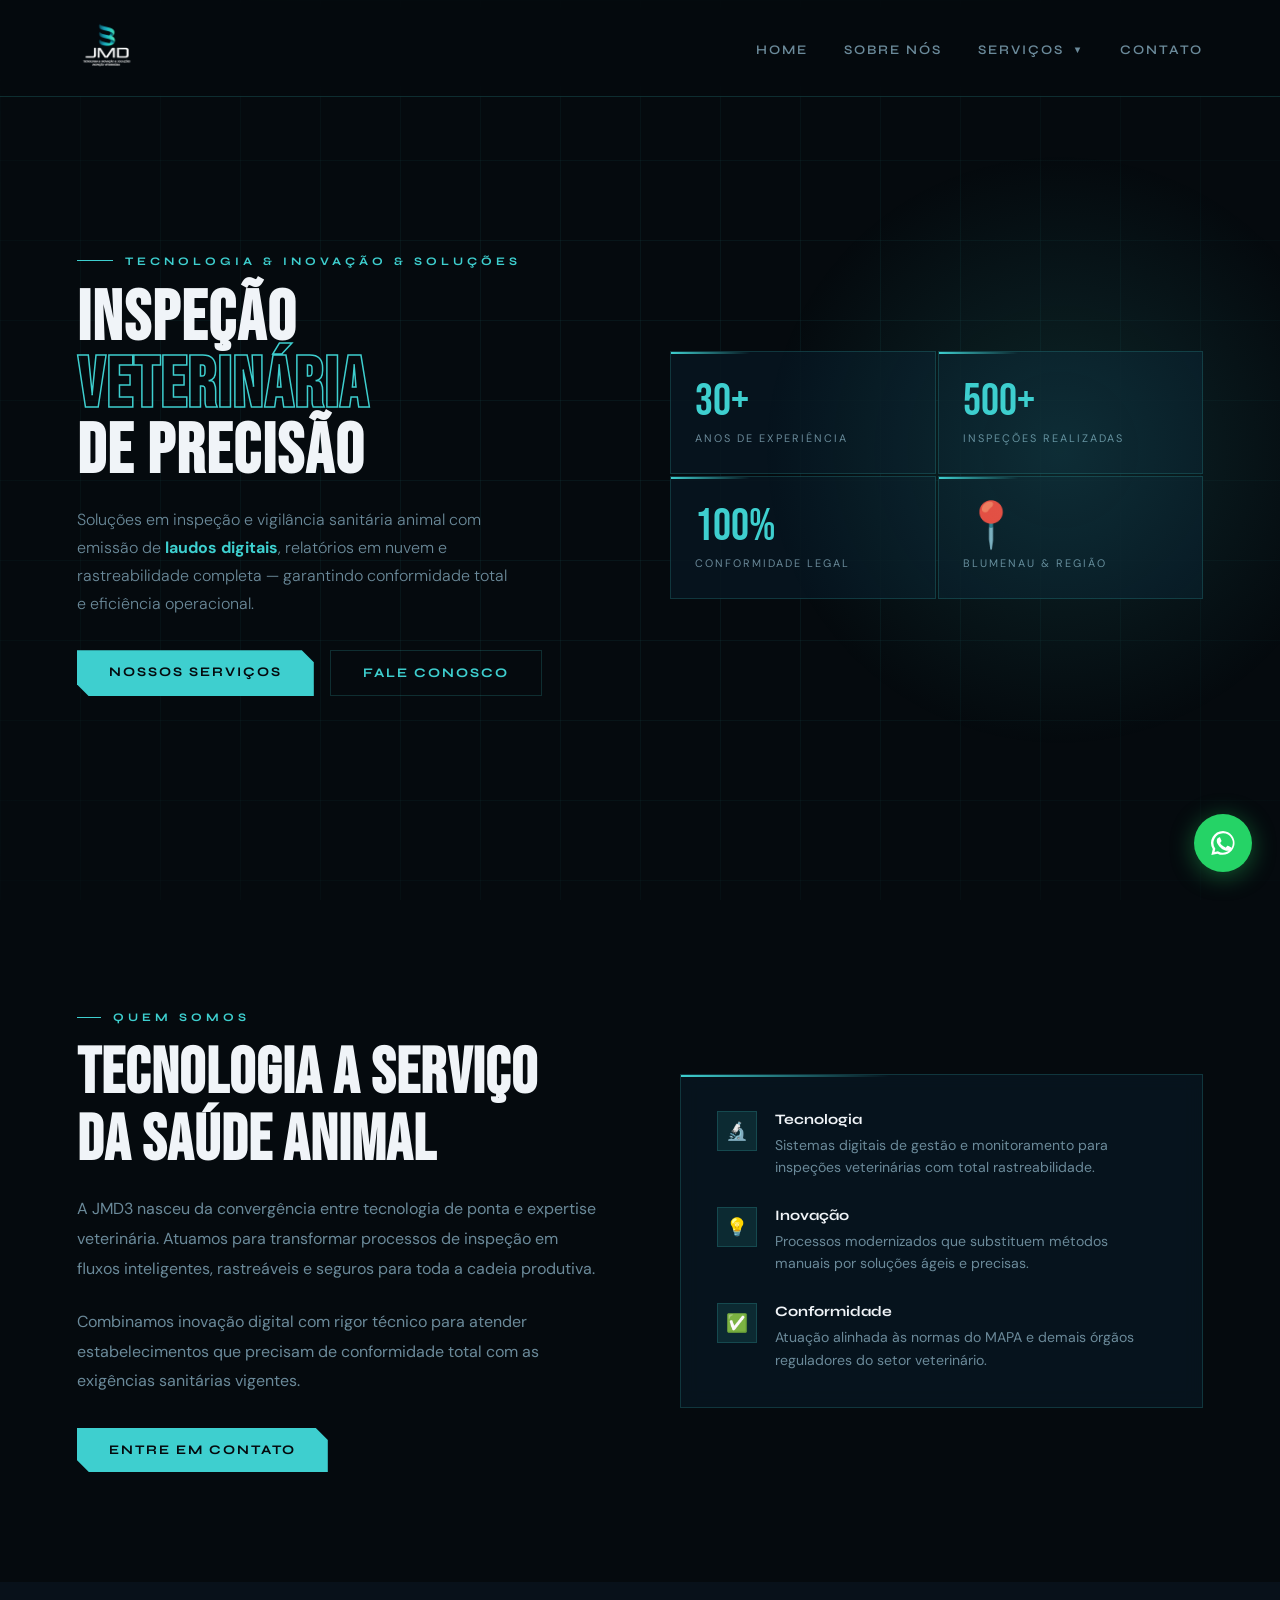
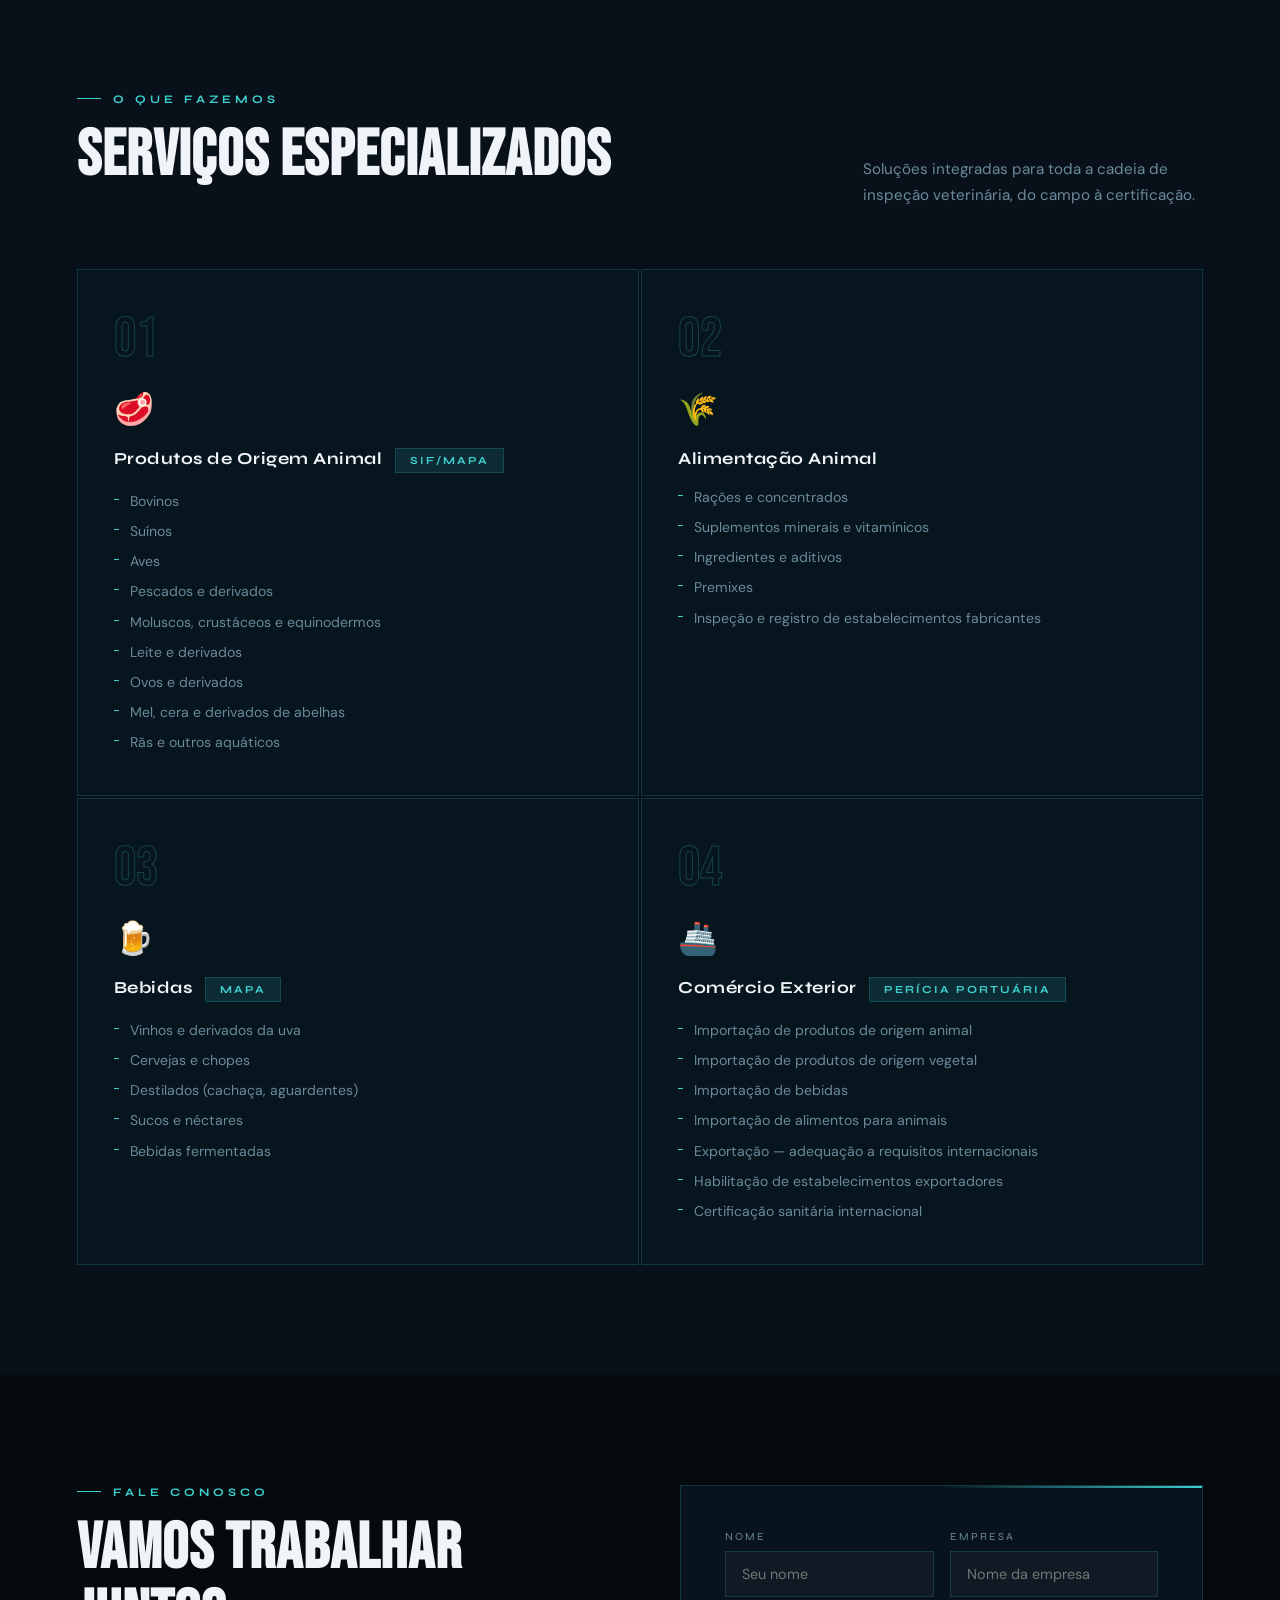
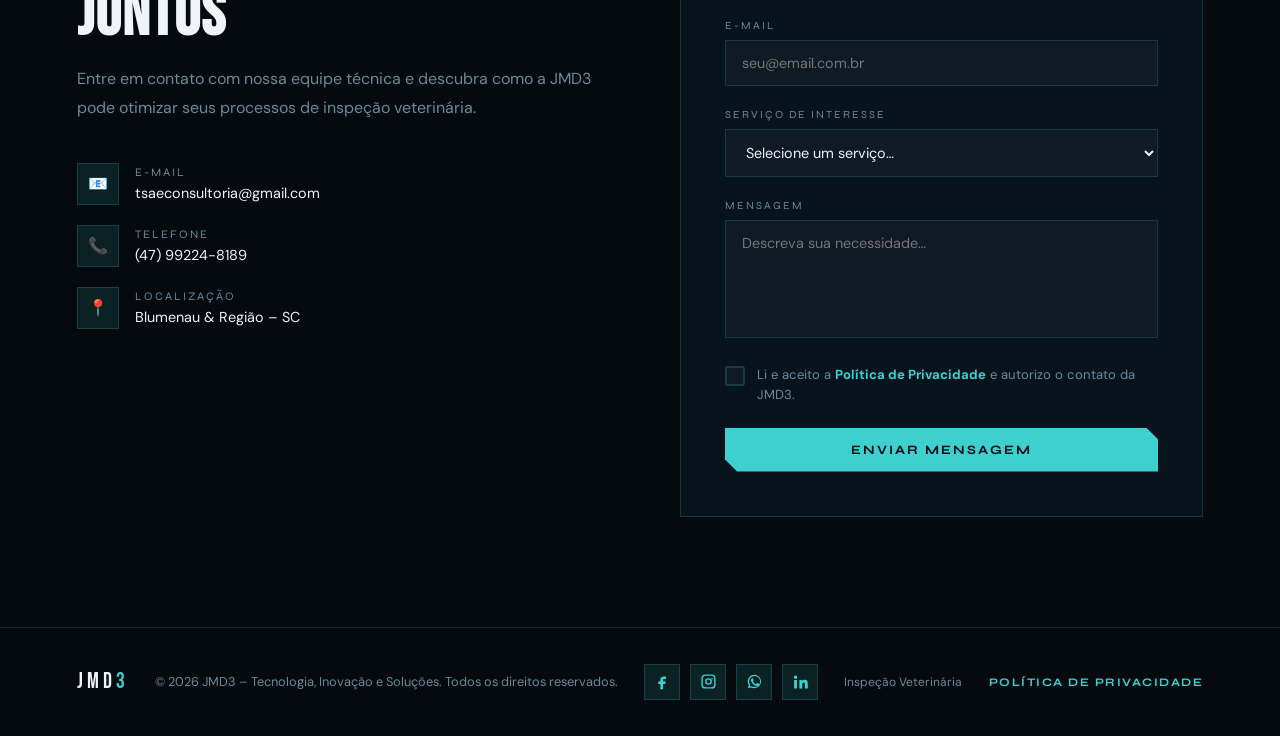
==== index.html @ d53e9da6 "Add files via upload" ====
<!DOCTYPE html>

<html lang="pt-BR">
<head>
  <meta charset="UTF-8" />
  <meta name="description" content="JMD3 em Blumenau/SC: inspeção veterinária, conformidade MAPA/SIF, alimentação animal, bebidas, comércio exterior e laudos técnicos com rastreabilidade."/>
    <meta name="robots" content="index, follow"/>
<meta name="viewport" content="width=device-width, initial-scale=1.0"/>
  <meta property="og:type" content="website"/>
  <meta property="og:title" content="JMD3 – Tecnologia & Inspeção Veterinária | Blumenau/SC"/>
  <meta property="og:description" content="JMD3 em Blumenau/SC: inspeção veterinária, conformidade MAPA/SIF, alimentação animal, bebidas, comércio exterior e laudos técnicos com rastreabilidade."/>
  <meta property="og:locale" content="pt_BR"/>
  <meta property="og:site_name" content="JMD3"/>
  <meta property="og:image" content="https://jmd-3.vercel.app/logo-jmd3.webp"/>
  <meta property="og:url" content="https://jmd-3.vercel.app/"/>
    <link rel="canonical" href="https://jmd-3.vercel.app/"/>
  <link rel="icon" type="image/x-icon" href="ICON.ico">
  <title>JMD3 – Tecnologia & Inspeção Veterinária | Blumenau/SC</title>
  <link href="https://fonts.googleapis.com/css2?family=Bebas+Neue&family=Syne:wght@400;600;700;800&family=DM+Sans:ital,wght@0,300;0,400;0,500;1,300&display=swap" rel="stylesheet"/>
  <style>
    *, *::before, *::after { box-sizing: border-box; margin: 0; padding: 0; }


:root {
  --bg: #050A0E;
  --bg2: #08111A;
  --teal: #3ECFCF;
  --teal2: #2AADB5;
  --teal-dim: rgba(62,207,207,0.12);
  --white: #F0F4F8;
  --muted: #6B8A9A;
  --border: rgba(62,207,207,0.18);
  --card: rgba(8,22,32,0.85);
  --error: #FF6B6B;
  --success: #25D366;
}

html { scroll-behavior: smooth; }

body {
  background: var(--bg);
  color: var(--white);
  font-family: 'DM Sans', sans-serif;
  overflow-x: hidden;
}

/* ── SCROLLBAR ── */
::-webkit-scrollbar { width: 5px; }
::-webkit-scrollbar-track { background: var(--bg); }
::-webkit-scrollbar-thumb { background: var(--teal2); border-radius: 10px; }

/* ── NAV ── */
nav {
  position: fixed; top: 0; width: 100%; z-index: 100;
  display: flex; align-items: center; justify-content: space-between;
  padding: 18px 6vw;
  background: rgba(5,10,14,0.75);
  backdrop-filter: blur(14px);
  border-bottom: 1px solid var(--border);
}

.nav-logo {
  font-family: 'Bebas Neue', sans-serif;
  font-size: 1.9rem;
  letter-spacing: 4px;
  color: var(--white);
}
.nav-logo span { color: var(--teal); }

.nav-links { display: flex; gap: 36px; list-style: none; }
.nav-links a {
  font-family: 'Syne', sans-serif;
  font-size: 0.82rem;
  font-weight: 600;
  letter-spacing: 2px;
  text-transform: uppercase;
  color: var(--muted);
  text-decoration: none;
  transition: color .25s;
}
.nav-links a:hover { color: var(--teal); }

/* ── DROPDOWN ── */
.nav-item { position: relative; }

.nav-item .dropdown {
  display: none;
  position: absolute;
  top: calc(100% + 18px);
  left: 50%;
  transform: translateX(-50%);
  background: rgba(5,10,14,0.97);
  backdrop-filter: blur(16px);
  border: 1px solid var(--border);
  min-width: 280px;
  z-index: 200;
  padding: 8px 0;
}
.nav-item .dropdown::before {
  content: '';
  position: absolute;
  top: -5px; left: 50%;
  transform: translateX(-50%) rotate(45deg);
  width: 10px; height: 10px;
  background: rgba(5,10,14,0.97);
  border-left: 1px solid var(--border);
  border-top: 1px solid var(--border);
}
.nav-item .dropdown.open { display: block; }

.dropdown a {
  display: block;
  padding: 11px 22px;
  font-family: 'DM Sans', sans-serif;
  font-size: 0.88rem;
  font-weight: 400;
  letter-spacing: 0;
  text-transform: none;
  color: var(--muted);
  white-space: nowrap;
  transition: color .2s, background .2s;
  border-left: 2px solid transparent;
}
.dropdown a:hover {
  color: var(--teal);
  background: var(--teal-dim);
  border-left-color: var(--teal);
}

.nav-arrow {
  display: inline-block;
  margin-left: 4px;
  font-size: 0.6rem;
  vertical-align: middle;
  transition: transform .25s;
}
.nav-arrow.open { transform: rotate(180deg); }

.hamburger { display: none; }

/* ── HERO ── */
#hero {
  min-height: 100vh;
  display: grid;
  grid-template-columns: 1fr 1fr;
  align-items: center;
  gap: 60px;
  padding: 110px 6vw 60px;
  position: relative;
  overflow: hidden;
}

.hero-left { display: flex; flex-direction: column; justify-content: center; }
.hero-right {
  display: flex; flex-direction: column; justify-content: center; align-items: flex-start;
  gap: 32px;
}

/* grid lines background */
#hero::before {
  content: '';
  position: absolute; inset: 0;
  background-image:
    linear-gradient(var(--border) 1px, transparent 1px),
    linear-gradient(90deg, var(--border) 1px, transparent 1px);
  background-size: 80px 80px;
  mask-image: radial-gradient(ellipse 80% 80% at 50% 50%, black 30%, transparent 100%);
  opacity: .35;
  pointer-events: none;
}

/* glowing orb */
#hero::after {
  content: '';
  position: absolute;
  width: 600px; height: 600px;
  right: -80px; top: 50%; transform: translateY(-50%);
  background: radial-gradient(circle, rgba(62,207,207,0.14) 0%, transparent 70%);
  border-radius: 50%;
  pointer-events: none;
}

.hero-tag {
  font-family: 'Syne', sans-serif;
  font-size: 0.72rem;
  font-weight: 700;
  letter-spacing: 4px;
  text-transform: uppercase;
  color: var(--teal);
  margin-bottom: 18px;
  display: flex; align-items: center; gap: 12px;
  animation: fadeUp .8s ease both;
}
.hero-tag::before { content: ''; width: 36px; height: 1px; background: var(--teal); }

.hero-title {
  font-family: 'Bebas Neue', sans-serif;
  font-size: clamp(3rem, 5.5vw, 6rem);
  line-height: .95;
  letter-spacing: 2px;
  animation: fadeUp .8s .15s ease both;
}
.hero-title em { font-style: normal; -webkit-text-stroke: 1.5px var(--teal); color: transparent; }

.hero-sub {
  margin-top: 20px;
  font-size: 1rem;
  font-weight: 300;
  color: var(--muted);
  max-width: 440px;
  line-height: 1.75;
  animation: fadeUp .8s .3s ease both;
}

.hero-cta {
  margin-top: 32px;
  display: flex; gap: 16px; flex-wrap: wrap;
  animation: fadeUp .8s .45s ease both;
}

.btn-primary {
  padding: 14px 32px;
  background: var(--teal);
  color: #050A0E;
  font-family: 'Syne', sans-serif;
  font-weight: 700;
  font-size: 0.82rem;
  letter-spacing: 2px;
  text-transform: uppercase;
  text-decoration: none;
  border: none; cursor: pointer;
  clip-path: polygon(0 0, calc(100% - 12px) 0, 100% 12px, 100% 100%, 12px 100%, 0 calc(100% - 12px));
  transition: background .25s, transform .2s;
}
.btn-primary:hover { background: var(--teal2); transform: translateY(-2px); }
.btn-primary:disabled { background: var(--muted); cursor: not-allowed; opacity: 0.6; }

.btn-ghost {
  padding: 14px 32px;
  background: transparent;
  color: var(--teal);
  font-family: 'Syne', sans-serif;
  font-weight: 700;
  font-size: 0.82rem;
  letter-spacing: 2px;
  text-transform: uppercase;
  text-decoration: none;
  border: 1px solid var(--border);
  cursor: pointer;
  transition: border-color .25s, color .25s;
}
.btn-ghost:hover { border-color: var(--teal); }

/* stats grid — right side of hero */
.hero-stats {
  display: grid;
  grid-template-columns: 1fr 1fr;
  gap: 2px;
  width: 100%;
  animation: fadeUp .8s .5s ease both;
}
.stat-item {
  background: var(--card);
  border: 1px solid var(--border);
  padding: 28px 24px;
  position: relative;
}
.stat-item::before {
  content: '';
  position: absolute; top: 0; left: 0;
  width: 30%; height: 2px;
  background: linear-gradient(90deg, var(--teal), transparent);
}
.stat-num {
  font-family: 'Bebas Neue', sans-serif;
  font-size: 2.8rem;
  color: var(--teal);
  line-height: 1;
}
.stat-label {
  font-size: 0.68rem;
  letter-spacing: 2px;
  text-transform: uppercase;
  color: var(--muted);
  margin-top: 6px;
}

/* ── SECTION COMMON ── */
section { padding: 110px 6vw; }
.section-tag {
  font-family: 'Syne', sans-serif;
  font-size: 0.72rem;
  font-weight: 700;
  letter-spacing: 4px;
  text-transform: uppercase;
  color: var(--teal);
  margin-bottom: 16px;
  display: flex; align-items: center; gap: 12px;
}
.section-tag::before {
  content: '';
  width: 24px; height: 1px;
  background: var(--teal);
}
.section-title {
  font-family: 'Bebas Neue', sans-serif;
  font-size: clamp(2.4rem, 5vw, 4rem);
  letter-spacing: 1px;
  line-height: 1.05;
  margin-bottom: 20px;
}

/* ── ABOUT ── */
#sobre {
  display: grid;
  grid-template-columns: 1fr 1fr;
  gap: 80px;
  align-items: center;
}


.about-desc {
  color: var(--muted);
  line-height: 1.85;
  font-size: 1rem;
  margin-bottom: 24px;
}

.about-right {
  position: relative;
}

.about-card {
  background: var(--card);
  border: 1px solid var(--border);
  padding: 36px;
  position: relative;
  backdrop-filter: blur(10px);
}
.about-card::before {
  content: '';
  position: absolute; top: 0; left: 0;
  width: 40%; height: 2px;
  background: linear-gradient(90deg, var(--teal), transparent);
}

.pillar {
  display: flex; gap: 18px; align-items: flex-start;
  margin-bottom: 28px;
}
.pillar:last-child { margin-bottom: 0; }
.pillar-icon {
  width: 40px; height: 40px;
  background: var(--teal-dim);
  border: 1px solid var(--border);
  display: flex; align-items: center; justify-content: center;
  flex-shrink: 0;
  font-size: 1.1rem;
}
.pillar-text h4 {
  font-family: 'Syne', sans-serif;
  font-weight: 700;
  font-size: 0.9rem;
  margin-bottom: 6px;
}
.pillar-text p {
  color: var(--muted);
  font-size: 0.88rem;
  line-height: 1.6;
}

/* ── SERVICES ── */
#servicos { background: var(--bg2); }

.services-header {
  display: flex; justify-content: space-between; align-items: flex-end;
  margin-bottom: 60px; flex-wrap: wrap; gap: 20px;
}

.services-header p {
  color: var(--muted);
  max-width: 360px;
  font-size: 0.95rem;
  line-height: 1.7;
}

.services-grid {
  display: grid;
  grid-template-columns: repeat(2, 1fr);
  gap: 2px;
}

.svc-list {
  list-style: none;
  margin-top: 18px;
  display: flex;
  flex-direction: column;
  gap: 9px;
}
.svc-list li {
  color: var(--muted);
  font-size: 0.88rem;
  line-height: 1.5;
  padding-left: 16px;
  position: relative;
}
.svc-list li::before {
  content: '';
  position: absolute; left: 0; top: 8px;
  width: 5px; height: 1px;
  background: var(--teal);
}

.service-card {
  background: var(--card);
  border: 1px solid var(--border);
  padding: 42px 36px;
  position: relative;
  overflow: hidden;
  transition: border-color .3s, transform .3s;
  cursor: default;
}
.service-card::after {
  content: '';
  position: absolute; bottom: 0; left: 0;
  width: 100%; height: 2px;
  background: linear-gradient(90deg, var(--teal), transparent);
  transform: scaleX(0);
  transform-origin: left;
  transition: transform .4s ease;
}
.service-card:hover { border-color: rgba(62,207,207,0.4); transform: translateY(-4px); }
.service-card:hover::after { transform: scaleX(1); }

.service-num {
  font-family: 'Bebas Neue', sans-serif;
  font-size: 3.5rem;
  color: var(--teal-dim);
  line-height: 1;
  margin-bottom: 20px;
  -webkit-text-stroke: 1px rgba(62,207,207,0.25);
  color: transparent;
}

.service-icon {
  font-size: 2rem;
  margin-bottom: 18px;
}

.service-card h3 {
  font-family: 'Syne', sans-serif;
  font-weight: 700;
  font-size: 1.05rem;
  margin-bottom: 14px;
  letter-spacing: .5px;
}
.service-card p {
  color: var(--muted);
  font-size: 0.88rem;
  line-height: 1.7;
}

.service-tag {
  display: inline-block;
  margin-top: 20px;
  padding: 5px 14px;
  background: var(--teal-dim);
  border: 1px solid var(--border);
  font-family: 'Syne', sans-serif;
  font-size: 0.68rem;
  letter-spacing: 2px;
  text-transform: uppercase;
  color: var(--teal);
}

/* ── CONTACT ── */
#contato {
  display: grid;
  grid-template-columns: 1fr 1fr;
  gap: 80px;
  align-items: start;
}

.contact-info h2 { margin-bottom: 16px; }
.contact-info p {
  color: var(--muted);
  line-height: 1.8;
  margin-bottom: 40px;
}

.contact-item {
  display: flex; gap: 16px; align-items: center;
  margin-bottom: 20px;
}
.contact-icon {
  width: 42px; height: 42px;
  background: var(--teal-dim);
  border: 1px solid var(--border);
  display: flex; align-items: center; justify-content: center;
  font-size: 1rem;
  flex-shrink: 0;
}
.contact-item-text span {
  display: block;
  font-size: 0.72rem;
  letter-spacing: 2px;
  text-transform: uppercase;
  color: var(--muted);
  margin-bottom: 3px;
  font-family: 'Syne', sans-serif;
}
.contact-item-text strong {
  font-size: 0.9rem;
  font-weight: 400;
}

/* form */
.contact-form {
  background: var(--card);
  border: 1px solid var(--border);
  padding: 44px;
  position: relative;
}
.contact-form::before {
  content: '';
  position: absolute; top: 0; right: 0;
  width: 50%; height: 2px;
  background: linear-gradient(270deg, var(--teal), transparent);
}

.form-row { margin-bottom: 22px; }
.form-row label {
  display: block;
  font-family: 'Syne', sans-serif;
  font-size: 0.68rem;
  letter-spacing: 2px;
  text-transform: uppercase;
  color: var(--muted);
  margin-bottom: 8px;
}
.form-row input,
.form-row textarea,
.form-row select {
  width: 100%;
  background: rgba(255,255,255,0.03);
  border: 1px solid var(--border);
  color: var(--white);
  font-family: 'DM Sans', sans-serif;
  font-size: 0.9rem;
  padding: 13px 16px;
  outline: none;
  transition: border-color .25s;
  resize: none;
}
.form-row input:focus,
.form-row textarea:focus,
.form-row select:focus { border-color: var(--teal); }
.form-row select option { background: #0d1f2d; }

.form-grid { display: grid; grid-template-columns: 1fr 1fr; gap: 16px; }

/* ── PRIVACY CONSENT ── */
.privacy-consent { margin: 4px 0 22px; }
.privacy-consent label { 
  display: flex; 
  align-items: flex-start; 
  gap: 12px; 
  color: var(--muted); 
  font-size: 0.82rem; 
  line-height: 1.55; 
  cursor: pointer;
  transition: color .25s;
}
.privacy-consent label:hover { color: var(--white); }

/* Custom checkbox styling */
.privacy-consent input[type="checkbox"] { 
  appearance: none;
  -webkit-appearance: none;
  width: 20px; 
  min-width: 20px; 
  height: 20px; 
  margin-top: 1px;
  background: rgba(255,255,255,0.03);
  border: 2px solid var(--border);
  border-radius: 3px;
  cursor: pointer;
  transition: all .25s ease;
  flex-shrink: 0;
  display: flex;
  align-items: center;
  justify-content: center;
}

.privacy-consent input[type="checkbox"]:hover {
  border-color: var(--teal);
  background: rgba(62,207,207,0.08);
}

.privacy-consent input[type="checkbox"]:checked {
  background: var(--teal);
  border-color: var(--teal);
  box-shadow: inset 0 0 0 3px var(--bg);
}

.privacy-consent input[type="checkbox"]:checked::after {
  content: '✓';
  color: var(--bg);
  font-weight: bold;
  font-size: 0.85rem;
}

.privacy-consent input[type="checkbox"]:focus {
  outline: 2px solid var(--teal);
  outline-offset: 2px;
}

.privacy-consent input[type="checkbox"].error {
  border-color: var(--error);
  background: rgba(255,107,107,0.1);
  animation: shake .4s ease;
}

.privacy-consent a { 
  color: var(--teal); 
  text-decoration: none; 
  font-weight: 700;
  transition: color .25s;
}
.privacy-consent a:hover { 
  color: var(--teal2); 
  text-decoration: underline;
}

/* Privacy error message */
.privacy-error {
  display: flex;
  align-items: center;
  gap: 8px;
  padding: 12px 14px;
  background: rgba(255,107,107,0.15);
  border: 1px solid var(--error);
  border-radius: 4px;
  color: var(--error);
  font-size: 0.82rem;
  margin-top: 8px;
  animation: slideDown .3s ease;
}

.privacy-error::before {
  content: '⚠';
  font-weight: bold;
  font-size: 1rem;
}

.privacy-success {
  display: flex;
  align-items: center;
  gap: 8px;
  padding: 12px 14px;
  background: rgba(37,211,102,0.15);
  border: 1px solid var(--success);
  border-radius: 4px;
  color: var(--success);
  font-size: 0.82rem;
  margin-top: 8px;
  animation: slideDown .3s ease;
}

.privacy-success::before {
  content: '✓';
  font-weight: bold;
  font-size: 1rem;
}

/* Form submit button state */
.btn-primary[type="submit"]:disabled {
  opacity: 0.6;
  cursor: not-allowed;
}

/* ── FOOTER ── */
footer {
  padding: 36px 6vw;
  border-top: 1px solid var(--border);
  display: flex; align-items: center; justify-content: space-between;
  flex-wrap: wrap; gap: 16px;
}
.footer-logo {
  font-family: 'Bebas Neue', sans-serif;
  font-size: 1.4rem;
  letter-spacing: 4px;
}
.footer-logo span { color: var(--teal); }
footer p {
  color: var(--muted);
  font-size: 0.8rem;
}
.footer-links { display: flex; align-items: center; gap: 14px; flex-wrap: wrap; }
.footer-links a { color: var(--teal); font-family: 'Syne', sans-serif; font-size: 0.72rem; font-weight: 700; letter-spacing: 1.5px; text-transform: uppercase; text-decoration: none; transition: color .25s; }
.footer-links a:hover { color: var(--teal2); }

/* ── ANIMATIONS ── */
@keyframes fadeUp {
  from { opacity: 0; transform: translateY(28px); }
  to   { opacity: 1; transform: translateY(0); }
}

@keyframes shake {
  0%, 100% { transform: translateX(0); }
  25% { transform: translateX(-5px); }
  75% { transform: translateX(5px); }
}

@keyframes slideDown {
  from { opacity: 0; transform: translateY(-10px); }
  to { opacity: 1; transform: translateY(0); }
}

.reveal {
  opacity: 0;
  transform: translateY(32px);
  transition: opacity .7s ease, transform .7s ease;
}
.reveal.visible {
  opacity: 1;
  transform: translateY(0);
}

/* ── RESPONSIVE ── */
@media (max-width: 900px) {
  #sobre, #contato { grid-template-columns: 1fr; gap: 48px; }
  .hero-stats { flex-wrap: wrap; gap: 28px; position: static; margin-top: 56px; }
  nav { padding: 16px 5vw; }
  .nav-links { gap: 20px; }
  .form-grid { grid-template-columns: 1fr; }
  .services-grid { grid-template-columns: 1fr; }
}
@media (max-width: 600px) {
  .nav-links { display: none; }
  .nav-links.open {
    display: flex;
    flex-direction: column;
    position: fixed;
    top: 62px; left: 0; right: 0;
    background: rgba(5,10,14,0.97);
    backdrop-filter: blur(16px);
    padding: 28px 6vw 36px;
    gap: 24px;
    border-bottom: 1px solid var(--border);
    z-index: 99;
  }
  .nav-links.open a { font-size: 1rem; }
  /* Mobile dropdown */
  .nav-links.open .dropdown.open {
    display: block;
    position: static;
    transform: none;
    border: none;
    border-top: 1px solid var(--border);
    backdrop-filter: none;
    background: transparent;
    min-width: unset;
    padding: 4px 0 0 16px;
    margin-top: 8px;
  }
  .nav-links.open .dropdown::before { display: none; }
  .nav-links.open .dropdown a { padding: 9px 8px; font-size: 0.88rem; border-left: none; }
  .hamburger {
    display: flex;
    flex-direction: column;
    gap: 5px;
    cursor: pointer;
    padding: 4px;
  }
  .hamburger span {
    display: block;
    width: 24px; height: 2px;
    background: var(--white);
    transition: all .3s;
  }
  .hamburger.open span:nth-child(1) { transform: translateY(7px) rotate(45deg); }
  .hamburger.open span:nth-child(2) { opacity: 0; }
  .hamburger.open span:nth-child(3) { transform: translateY(-7px) rotate(-45deg); }
  section { padding: 80px 5vw; }
  .contact-form { padding: 28px 20px; }
  .services-header { flex-direction: column; }
}
/* ── WHATSAPP BUTTON ── */
.whatsapp-btn {
  position: fixed;
  bottom: 28px; right: 28px;
  z-index: 999;
  width: 58px; height: 58px;
  background: #25D366;
  border-radius: 50%;
  display: flex; align-items: center; justify-content: center;
  box-shadow: 0 4px 24px rgba(37,211,102,0.4);
  cursor: pointer;
  text-decoration: none;
  transition: transform .25s, box-shadow .25s;
  animation: pulse-wa 2.5s infinite;
}
.whatsapp-btn:hover {
  transform: scale(1.1);
  box-shadow: 0 6px 32px rgba(37,211,102,0.6);
}
.whatsapp-btn svg {
  width: 30px; height: 30px;
  fill: #fff;
}
@keyframes pulse-wa {
  0%, 100% { box-shadow: 0 4px 24px rgba(37,211,102,0.4); }
  50%       { box-shadow: 0 4px 36px rgba(37,211,102,0.7); }
}

/* ── DESKTOP ENFORCED ── */
@media (min-width: 901px) {
  #hero { grid-template-columns: 1fr 1fr !important; }
  .hero-stats { grid-template-columns: 1fr 1fr !important; position: static !important; }
  .content-grid { grid-template-columns: 2fr 1fr !important; }
  .items-grid { grid-template-columns: repeat(2, 1fr) !important; }
  .contact-section { grid-template-columns: 1fr 1fr !important; }
  .map-strip { grid-template-columns: 1fr 1fr !important; }
  #sobre { grid-template-columns: 1fr 1fr !important; }
  #contato { grid-template-columns: 1fr 1fr !important; }
  .services-grid { grid-template-columns: repeat(2, 1fr) !important; }
  .nav-links { display: flex !important; }
  .hamburger { display: none !important; }
  .form-grid { grid-template-columns: 1fr 1fr !important; }
  .sidebar { position: sticky !important; top: 100px !important; }
}

/* ── NAV CLEARANCE ── */
html { scroll-padding-top: 80px; }
body { padding-top: 0; }

@media (max-width: 600px) {
  #hero {
    grid-template-columns: 1fr !important;
    padding-top: 100px !important;
    padding-bottom: 60px !important;
    gap: 40px !important;
  }
  .hero-stats {
    grid-template-columns: 1fr 1fr !important;
    position: static !important;
    margin-top: 0 !important;
  }
  .page-hero {
    padding-top: 100px !important;
    min-height: auto !important;
  }
}

/* Logo image fix */
.nav-logo img {
  height: 48px;
  width: auto;
  object-fit: contain;
  display: block;
}

  
/* SOCIAL LINKS */
.social-links { display: flex; align-items: center; gap: 10px; flex-wrap: wrap; }
.social-links a { width: 36px; height: 36px; display: inline-flex; align-items: center; justify-content: center; background: var(--teal-dim); border: 1px solid var(--border); color: var(--teal); text-decoration: none; transition: border-color .25s, color .25s, transform .2s; }
.social-links a:hover { border-color: var(--teal); color: var(--white); transform: translateY(-2px); }
.social-links svg { width: 17px; height: 17px; fill: currentColor; }
.social-panel { margin-top: 28px; }
.social-panel-title { display: block; font-family: 'Syne', sans-serif; font-size: 0.68rem; letter-spacing: 2px; text-transform: uppercase; color: var(--muted); margin-bottom: 12px; }
.social-links-large a { width: 42px; height: 42px; }
.social-links-large svg { width: 19px; height: 19px; }

</style>
</head>
<body>

<!-- NAV -->

<nav>
  <a href="index.html" class="nav-logo"><img src="logo-jmd3.webp" alt="JMD3" style="height: 60px; width: auto; object-fit: contain; display: block;"/></a>
  <ul class="nav-links" id="navLinks">
    <li class="nav-item"><a href="#hero" onclick="closeMenu()">Home</a></li>
    <li class="nav-item"><a href="sobre.html" onclick="closeMenu()">Sobre Nós</a></li>
    <li class="nav-item">
      <a href="#servicos" onclick="toggleDropdown(event)">Serviços <span class="nav-arrow" id="navArrow">▼</span></a>
      <div class="dropdown" id="servDropdown">
        <a href="servico-produtos-origem-animal.html">Produtos de Origem Animal</a>
        <a href="servico-alimentacao-animal.html">Alimentação Animal</a>
        <a href="servico-bebidas.html">Bebidas (MAPA)</a>
        <a href="servico-comercio-exterior.html">Comércio Exterior — Perícia Portuária</a>
      </div>
    </li>
    <li class="nav-item"><a href="contato.html" onclick="closeMenu()">Contato</a></li>
  </ul>
  <button class="hamburger" id="hamburger" type="button" aria-label="Abrir menu" aria-expanded="false" aria-controls="navLinks" onclick="toggleMenu()">
    <span></span><span></span><span></span>
  </button>
</nav>

<!-- HERO -->

<section id="hero">
  <div class="hero-left">
    <div class="hero-tag">Tecnologia &amp; Inovação &amp; Soluções</div>
    <h1 class="hero-title">
      Inspeção<br><em>Veterinária</em><br>de Precisão
    </h1>
    <p class="hero-sub">
      Soluções em inspeção e vigilância sanitária animal com emissão de <strong style="color:var(--teal)">laudos digitais</strong>, relatórios em nuvem e rastreabilidade completa — garantindo conformidade total e eficiência operacional.
    </p>
    <div class="hero-cta">
      <a href="#servicos" class="btn-primary">Nossos Serviços</a>
      <a href="contato.html" class="btn-ghost">Fale Conosco</a>
    </div>
  </div>

  <div class="hero-right">
    <div class="hero-stats">
      <div class="stat-item">
        <div class="stat-num">30+</div>
        <div class="stat-label">Anos de Experiência</div>
      </div>
      <div class="stat-item">
        <div class="stat-num">500+</div>
        <div class="stat-label">Inspeções Realizadas</div>
      </div>
      <div class="stat-item">
        <div class="stat-num">100%</div>
        <div class="stat-label">Conformidade Legal</div>
      </div>
      <div class="stat-item">
        <div class="stat-num">📍</div>
        <div class="stat-label">Blumenau & Região</div>
      </div>
    </div>
  </div>
</section>

<!-- SOBRE -->

<section id="sobre">
  <div class="about-left reveal">
    <div class="section-tag">Quem Somos</div>
    <h2 class="section-title">Tecnologia a Serviço da Saúde Animal</h2>
    <p class="about-desc">
      A JMD3 nasceu da convergência entre tecnologia de ponta e expertise veterinária. Atuamos para transformar processos de inspeção em fluxos inteligentes, rastreáveis e seguros para toda a cadeia produtiva.
    </p>
    <p class="about-desc">
      Combinamos inovação digital com rigor técnico para atender estabelecimentos que precisam de conformidade total com as exigências sanitárias vigentes.
    </p>
    <a href="#contato" class="btn-primary" style="display:inline-block; margin-top: 8px;">Entre em Contato</a>
  </div>

  <div class="about-right reveal">
    <div class="about-card">
      <div class="pillar">
        <div class="pillar-icon">🔬</div>
        <div class="pillar-text">
          <h4>Tecnologia</h4>
          <p>Sistemas digitais de gestão e monitoramento para inspeções veterinárias com total rastreabilidade.</p>
        </div>
      </div>
      <div class="pillar">
        <div class="pillar-icon">💡</div>
        <div class="pillar-text">
          <h4>Inovação</h4>
          <p>Processos modernizados que substituem métodos manuais por soluções ágeis e precisas.</p>
        </div>
      </div>
      <div class="pillar">
        <div class="pillar-icon">✅</div>
        <div class="pillar-text">
          <h4>Conformidade</h4>
          <p>Atuação alinhada às normas do MAPA e demais órgãos reguladores do setor veterinário.</p>
        </div>
      </div>
    </div>
  </div>
</section>

<!-- SERVIÇOS -->

<section id="servicos">
  <div class="services-header">
    <div class="services-header-left reveal">
      <div class="section-tag">O Que Fazemos</div>
      <h2 class="section-title">Serviços Especializados</h2>
    </div>
    <p class="reveal" style="color: var(--muted); max-width: 340px; font-size: .95rem; line-height: 1.7;">
      Soluções integradas para toda a cadeia de inspeção veterinária, do campo à certificação.
    </p>
  </div>

  <div class="services-grid">


<!-- 01 -->
<div class="service-card reveal">
  <div class="service-num">01</div>
  <div class="service-icon">🥩</div>
  <h3>Produtos de Origem Animal <span class="service-tag" style="margin:0 0 0 8px;">SIF/MAPA</span></h3>
  <ul class="svc-list">
    <li>Bovinos</li>
    <li>Suínos</li>
    <li>Aves</li>
    <li>Pescados e derivados</li>
    <li>Moluscos, crustáceos e equinodermos</li>
    <li>Leite e derivados</li>
    <li>Ovos e derivados</li>
    <li>Mel, cera e derivados de abelhas</li>
    <li>Rãs e outros aquáticos</li>
  </ul>
</div>

<!-- 02 -->
<div class="service-card reveal">
  <div class="service-num">02</div>
  <div class="service-icon">🌾</div>
  <h3>Alimentação Animal</h3>
  <ul class="svc-list">
    <li>Rações e concentrados</li>
    <li>Suplementos minerais e vitamínicos</li>
    <li>Ingredientes e aditivos</li>
    <li>Premixes</li>
    <li>Inspeção e registro de estabelecimentos fabricantes</li>
  </ul>
</div>

<!-- 03 -->
<div class="service-card reveal">
  <div class="service-num">03</div>
  <div class="service-icon">🍺</div>
  <h3>Bebidas <span class="service-tag" style="margin:0 0 0 8px;">MAPA</span></h3>
  <ul class="svc-list">
    <li>Vinhos e derivados da uva</li>
    <li>Cervejas e chopes</li>
    <li>Destilados (cachaça, aguardentes)</li>
    <li>Sucos e néctares</li>
    <li>Bebidas fermentadas</li>
  </ul>
</div>

<!-- 04 -->
<div class="service-card reveal">
  <div class="service-num">04</div>
  <div class="service-icon">🚢</div>
  <h3>Comércio Exterior <span class="service-tag" style="margin:0 0 0 8px;">Perícia Portuária</span></h3>
  <ul class="svc-list">
    <li>Importação de produtos de origem animal</li>
    <li>Importação de produtos de origem vegetal</li>
    <li>Importação de bebidas</li>
    <li>Importação de alimentos para animais</li>
    <li>Exportação — adequação a requisitos internacionais</li>
    <li>Habilitação de estabelecimentos exportadores</li>
    <li>Certificação sanitária internacional</li>
  </ul>
</div>


  </div>
</section>

<!-- CONTATO -->

<section id="contato">
  <div class="contact-info reveal">
    <div class="section-tag">Fale Conosco</div>
    <h2 class="section-title">Vamos Trabalhar Juntos</h2>
    <p>Entre em contato com nossa equipe técnica e descubra como a JMD3 pode otimizar seus processos de inspeção veterinária.</p>


<div class="contact-item">
  <div class="contact-icon">📧</div>
  <div class="contact-item-text">
    <span>E-mail</span>
    <strong>tsaeconsultoria@gmail.com</strong>
  </div>
</div>
<div class="contact-item">
  <div class="contact-icon">📞</div>
  <div class="contact-item-text">
    <span>Telefone</span>
    <strong>(47) 99224-8189</strong>
  </div>
</div>
<div class="contact-item">
  <div class="contact-icon">📍</div>
  <div class="contact-item-text">
    <span>Localização</span>
    <strong>Blumenau &amp; Região – SC</strong>
  </div>
</div>


  </div>

  <div class="contact-form reveal">
    <form id="formHome" onsubmit="enviarFormularioHome(event)">
      <div class="form-grid">
        <div class="form-row">
          <label for="nomeHome">Nome</label>
          <input type="text" id="nomeHome" name="nome" placeholder="Seu nome" required />
        </div>
        <div class="form-row">
          <label for="empresaHome">Empresa</label>
          <input type="text" id="empresaHome" name="empresa" placeholder="Nome da empresa" required />
        </div>
      </div>
      <div class="form-row">
        <label for="emailHome">E-mail</label>
        <input type="email" id="emailHome" name="email" placeholder="seu@email.com.br" required />
      </div>
      <div class="form-row">
        <label for="servicoHome">Serviço de Interesse</label>
        <select id="servicoHome" name="servico" required>
          <option value="">Selecione um serviço…</option>
          <option>Produtos de Origem Animal (SIF/MAPA)</option>
          <option>Alimentação Animal</option>
          <option>Bebidas (MAPA)</option>
          <option>Comércio Exterior — Perícia Portuária</option>
        </select>
      </div>
      <div class="form-row">
        <label for="mensagemHome">Mensagem</label>
        <textarea id="mensagemHome" name="mensagem" rows="5" placeholder="Descreva sua necessidade…" required></textarea>
      </div>
      <div class="privacy-consent">
        <label for="aceitePrivacidadeHome">
          <input type="checkbox" id="aceitePrivacidadeHome" name="aceite" required />
          <span>Li e aceito a <a href="privacidade.html" target="_blank" rel="noopener">Política de Privacidade</a> e autorizo o contato da JMD3.</span>
        </label>
        <div id="privacyErrorHome"></div>
      </div>
      <button type="submit" class="btn-primary" style="width:100%; text-align:center; font-size:.8rem;">Enviar Mensagem</button>
    </form>
  </div>
</section>

<!-- FOOTER -->

<footer>
  <div class="footer-logo">JMD<span>3</span></div>
  <p>© 2026 JMD3 – Tecnologia, Inovação e Soluções. Todos os direitos reservados.</p>
  <div class="social-links" aria-label="Redes sociais da JMD3">
  <a href="#" aria-label="Facebook da JMD3" title="Facebook"><svg viewBox="0 0 24 24"><path d="M14 8.5h3V5h-3c-3.1 0-5 1.9-5 5v2H6v3.6h3V23h3.8v-7.4H16l.6-3.6h-3.8v-1.7c0-1 .4-1.8 1.2-1.8Z"/></svg></a>
  <a href="#" aria-label="Instagram da JMD3" title="Instagram"><svg viewBox="0 0 24 24"><path d="M7.5 2h9A5.5 5.5 0 0 1 22 7.5v9a5.5 5.5 0 0 1-5.5 5.5h-9A5.5 5.5 0 0 1 2 16.5v-9A5.5 5.5 0 0 1 7.5 2Zm0 2A3.5 3.5 0 0 0 4 7.5v9A3.5 3.5 0 0 0 7.5 20h9a3.5 3.5 0 0 0 3.5-3.5v-9A3.5 3.5 0 0 0 16.5 4h-9Zm4.5 3.3a4.7 4.7 0 1 1 0 9.4 4.7 4.7 0 0 1 0-9.4Zm0 2A2.7 2.7 0 1 0 12 14.7 2.7 2.7 0 0 0 12 9.3Zm5-2.5a1.1 1.1 0 1 1 0 2.2 1.1 1.1 0 0 1 0-2.2Z"/></svg></a>
  <a href="https://wa.me/5547992248189" target="_blank" rel="noopener" aria-label="WhatsApp da JMD3" title="WhatsApp"><svg viewBox="0 0 32 32"><path d="M16.02 3.2A12.73 12.73 0 0 0 5.1 22.48L3.6 28.8l6.45-1.43A12.72 12.72 0 1 0 16.02 3.2Zm0 2.34a10.38 10.38 0 0 1 8.8 15.9 10.39 10.39 0 0 1-13.76 3.6l-.45-.24-3.62.8.83-3.55-.27-.47A10.39 10.39 0 0 1 16.02 5.54Zm-4.4 4.73c-.25 0-.66.1-1 .47-.35.37-1.32 1.29-1.32 3.14 0 1.85 1.35 3.64 1.54 3.89.19.25 2.6 4.16 6.43 5.66 3.18 1.25 3.83.8 4.52.75.7-.06 2.24-.92 2.55-1.8.32-.88.32-1.64.22-1.8-.1-.16-.35-.25-.73-.44-.38-.19-2.24-1.1-2.58-1.23-.35-.13-.6-.19-.85.19-.25.38-.97 1.23-1.2 1.48-.22.25-.44.28-.82.1-.38-.2-1.6-.6-3.05-1.9-1.13-1-1.9-2.25-2.12-2.63-.22-.38-.02-.58.17-.77.17-.17.38-.44.57-.66.19-.22.25-.38.38-.63.13-.25.06-.47-.03-.66-.1-.19-.85-2.05-1.16-2.8-.31-.74-.62-.64-.85-.65h-.73Z"/></svg></a>
  <a href="#" aria-label="LinkedIn da JMD3" title="LinkedIn"><svg viewBox="0 0 24 24"><path d="M4.98 3.5A2.5 2.5 0 1 1 5 8.5a2.5 2.5 0 0 1-.02-5ZM3 10h4v12H3V10Zm7 0h3.8v1.6h.1c.5-1 1.8-1.9 3.7-1.9 4 0 4.7 2.6 4.7 6V22h-4v-5.6c0-1.3 0-3-1.8-3s-2.1 1.4-2.1 2.9V22h-4V10Z"/></svg></a>
</div>
  <p style="color: var(--muted); font-size: .75rem;">Inspeção Veterinária</p>
  <div class="footer-links"><a href="privacidade.html">Política de Privacidade</a></div>
</footer>

<!-- WHATSAPP -->

<a class="whatsapp-btn" href="https://wa.me/5547992248189" target="_blank" rel="noopener" title="Fale conosco no WhatsApp" aria-label="Fale conosco no WhatsApp">
  <svg viewBox="0 0 32 32" aria-hidden="true" xmlns="http://www.w3.org/2000/svg">
    <path d="M16.02 3.2A12.73 12.73 0 0 0 5.1 22.48L3.6 28.8l6.45-1.43A12.72 12.72 0 1 0 16.02 3.2Zm0 2.34a10.38 10.38 0 0 1 8.8 15.9 10.39 10.39 0 0 1-13.76 3.6l-.45-.24-3.62.8.83-3.55-.27-.47A10.39 10.39 0 0 1 16.02 5.54Zm-4.4 4.73c-.25 0-.66.1-1 .47-.35.37-1.32 1.29-1.32 3.14 0 1.85 1.35 3.64 1.54 3.89.19.25 2.6 4.16 6.43 5.66 3.18 1.25 3.83.8 4.52.75.7-.06 2.24-.92 2.55-1.8.32-.88.32-1.64.22-1.8-.1-.16-.35-.25-.73-.44-.38-.19-2.24-1.1-2.58-1.23-.35-.13-.6-.19-.85.19-.25.38-.97 1.23-1.2 1.48-.22.25-.44.28-.82.1-.38-.2-1.6-.6-3.05-1.9-1.13-1-1.9-2.25-2.12-2.63-.22-.38-.02-.58.17-.77.17-.17.38-.44.57-.66.19-.22.25-.38.38-.63.13-.25.06-.47-.03-.66-.1-.19-.85-2.05-1.16-2.8-.31-.74-.62-.64-.85-.65h-.73Z"/>
  </svg>
</a>

<!-- SCRIPTS -->

<script>
function toggleMenu() {
  const navLinks = document.getElementById('navLinks');
  const hamburger = document.getElementById('hamburger');
  navLinks.classList.toggle('open');
  hamburger.classList.toggle('open');
  hamburger.setAttribute('aria-expanded', navLinks.classList.contains('open') ? 'true' : 'false');
}

function closeMenu() {
  const navLinks = document.getElementById('navLinks');
  const hamburger = document.getElementById('hamburger');
  navLinks.classList.remove('open');
  hamburger.classList.remove('open');
  hamburger.setAttribute('aria-expanded', 'false');
}

function toggleDropdown(event) {
  event.preventDefault();
  const item = event.target.closest('.nav-item');
  const dropdown = item.querySelector('.dropdown');
  const arrow = item.querySelector('.nav-arrow');
  dropdown.classList.toggle('open');
  arrow.classList.toggle('open');
}

document.addEventListener('click', function(event) {
  if (!event.target.closest('.nav-item')) {
    const dropdown = document.getElementById('servDropdown');
    const arrow = document.getElementById('navArrow');
    if (dropdown) dropdown.classList.remove('open');
    if (arrow) arrow.classList.remove('open');
  }
});

const observerOptions = { threshold: 0.1, rootMargin: '0px 0px -50px 0px' };
const observer = new IntersectionObserver(function(entries) {
  entries.forEach(entry => {
    if (entry.isIntersecting) {
      entry.target.classList.add('visible');
      observer.unobserve(entry.target);
    }
  });
}, observerOptions);

document.querySelectorAll('.reveal').forEach(el => observer.observe(el));

function enviarFormularioHome(event) {
  event.preventDefault();
  const checkbox = document.getElementById('aceitePrivacidadeHome');
  const errorDiv = document.getElementById('privacyErrorHome');
  const form = document.getElementById('formHome');
  errorDiv.innerHTML = '';
  checkbox.classList.remove('error');

  if (!checkbox.checked) {
    errorDiv.innerHTML = '<div class="privacy-error">Você deve aceitar a Política de Privacidade para enviar o formulário.</div>';
    checkbox.classList.add('error');
    checkbox.focus();
    return false;
  }

  const mensagem = [
    'Olá, equipe JMD3. Gostaria de solicitar atendimento.',
    '',
    'Nome: ' + document.getElementById('nomeHome').value,
    'Empresa: ' + document.getElementById('empresaHome').value,
    'E-mail: ' + document.getElementById('emailHome').value,
    'Serviço: ' + document.getElementById('servicoHome').value,
    'Mensagem: ' + document.getElementById('mensagemHome').value
  ].join('\n');

  errorDiv.innerHTML = '<div class="privacy-success">Abrindo WhatsApp com sua mensagem pronta...</div>';
  window.open('https://wa.me/5547992248189?text=' + encodeURIComponent(mensagem), '_blank', 'noopener');
  setTimeout(() => form.reset(), 500);
  return false;
}

document.addEventListener('DOMContentLoaded', function() {
  const checkbox = document.getElementById('aceitePrivacidadeHome');
  const errorDiv = document.getElementById('privacyErrorHome');
  if (!checkbox) return;
  checkbox.addEventListener('change', function() {
    if (this.checked) {
      this.classList.remove('error');
      errorDiv.innerHTML = '';
    }
  });
});
</script>

</body>
</html>
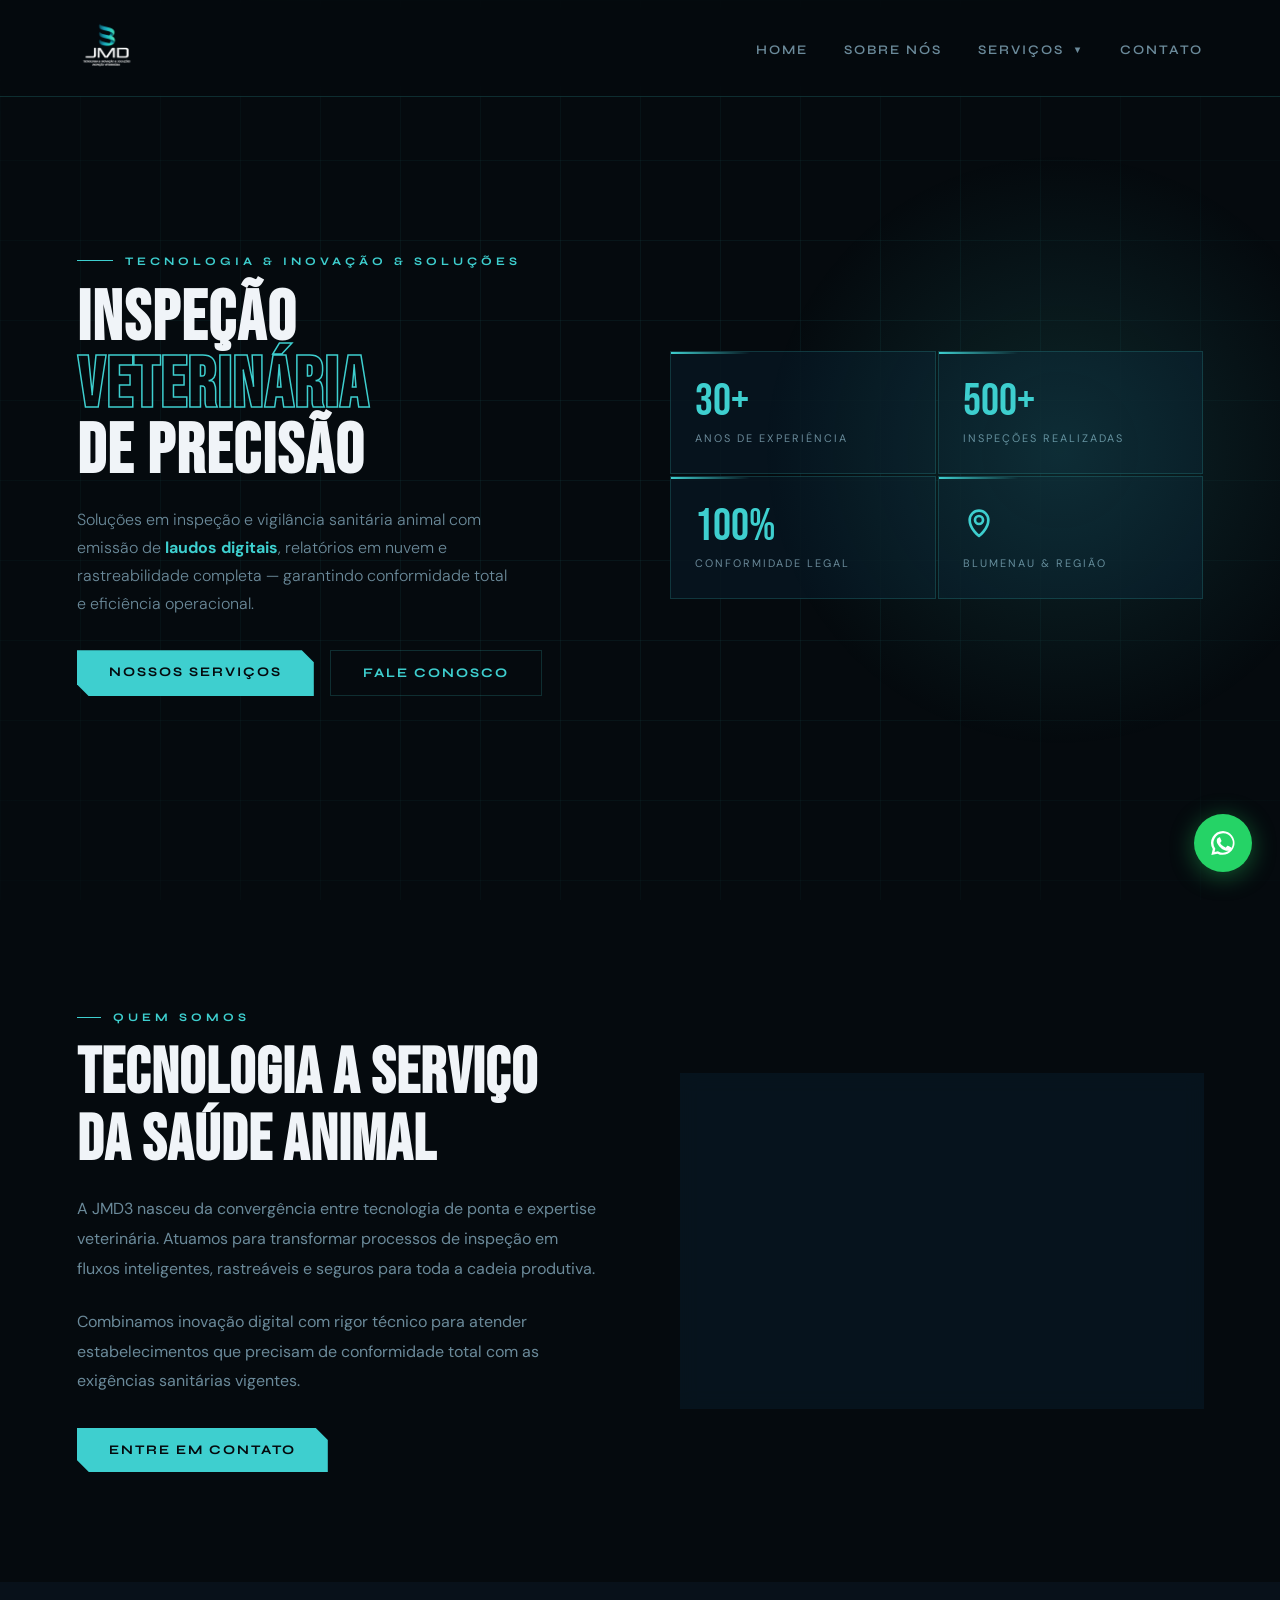
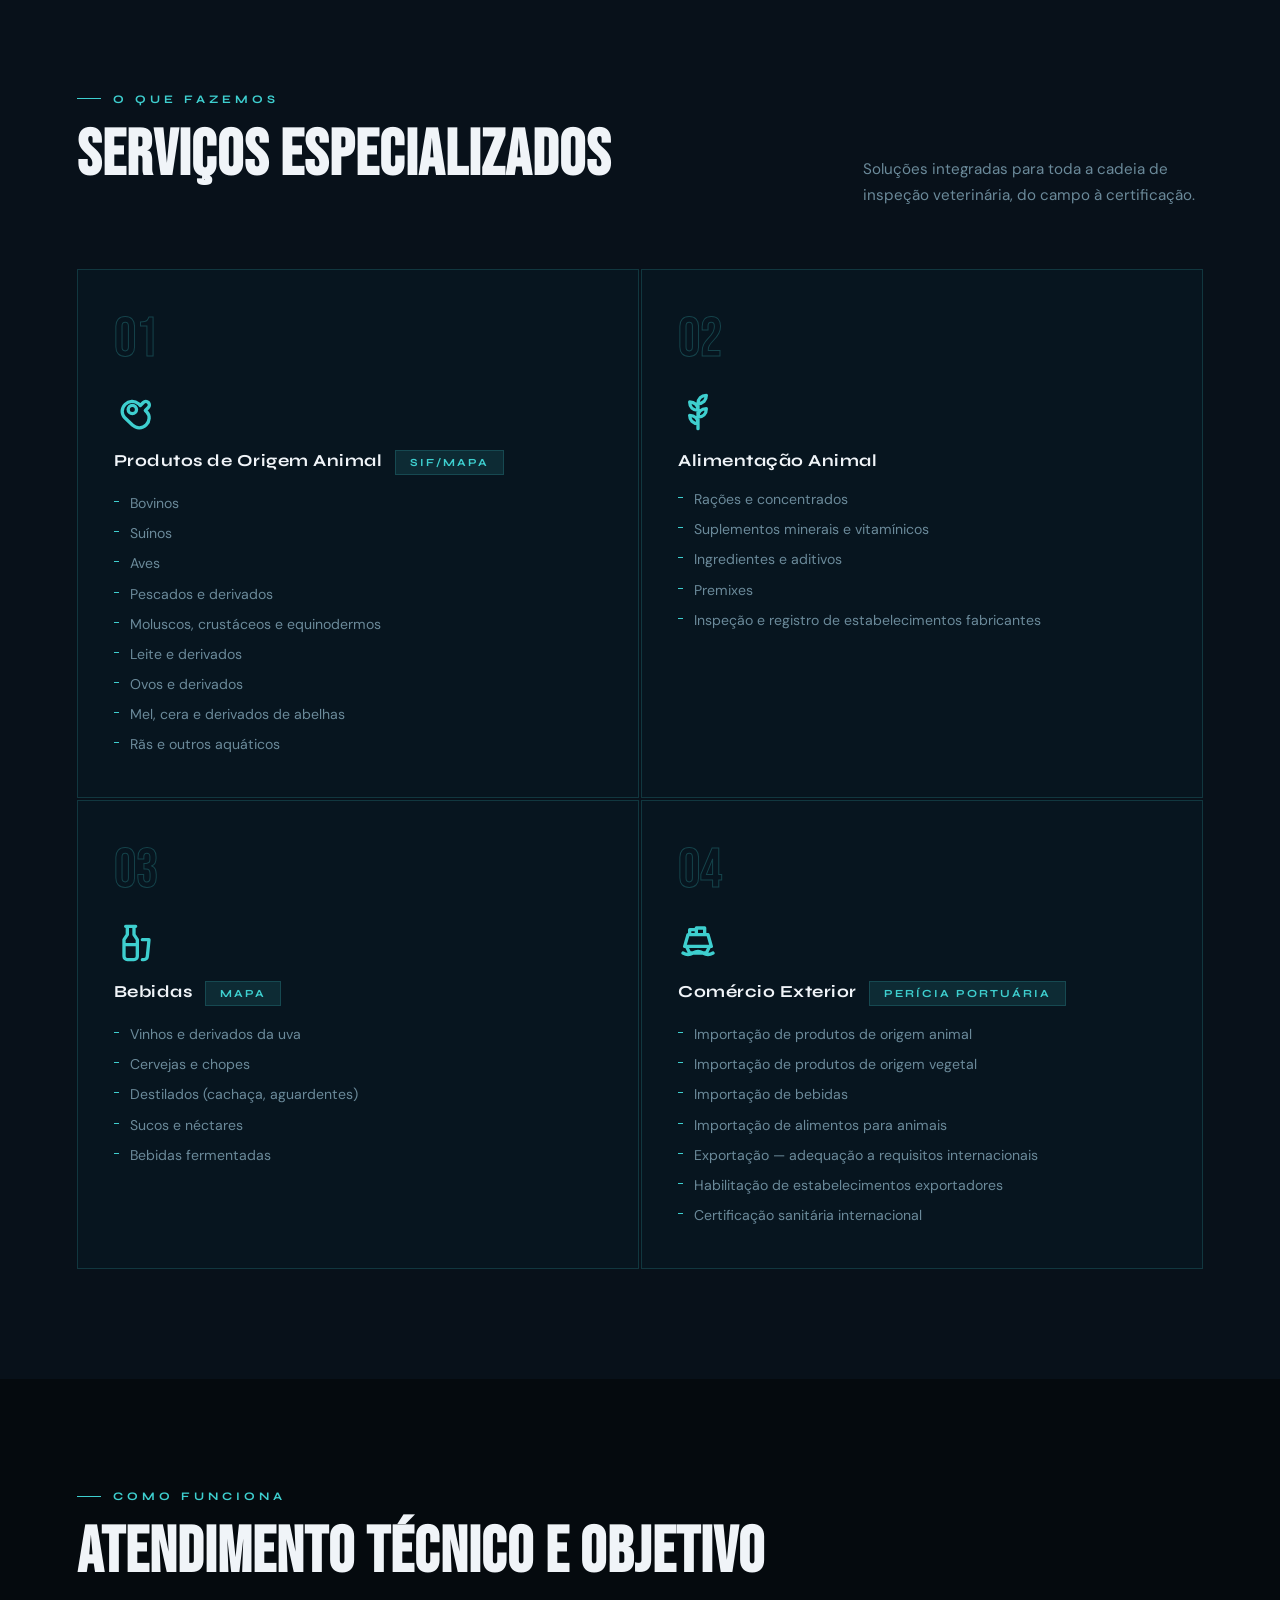
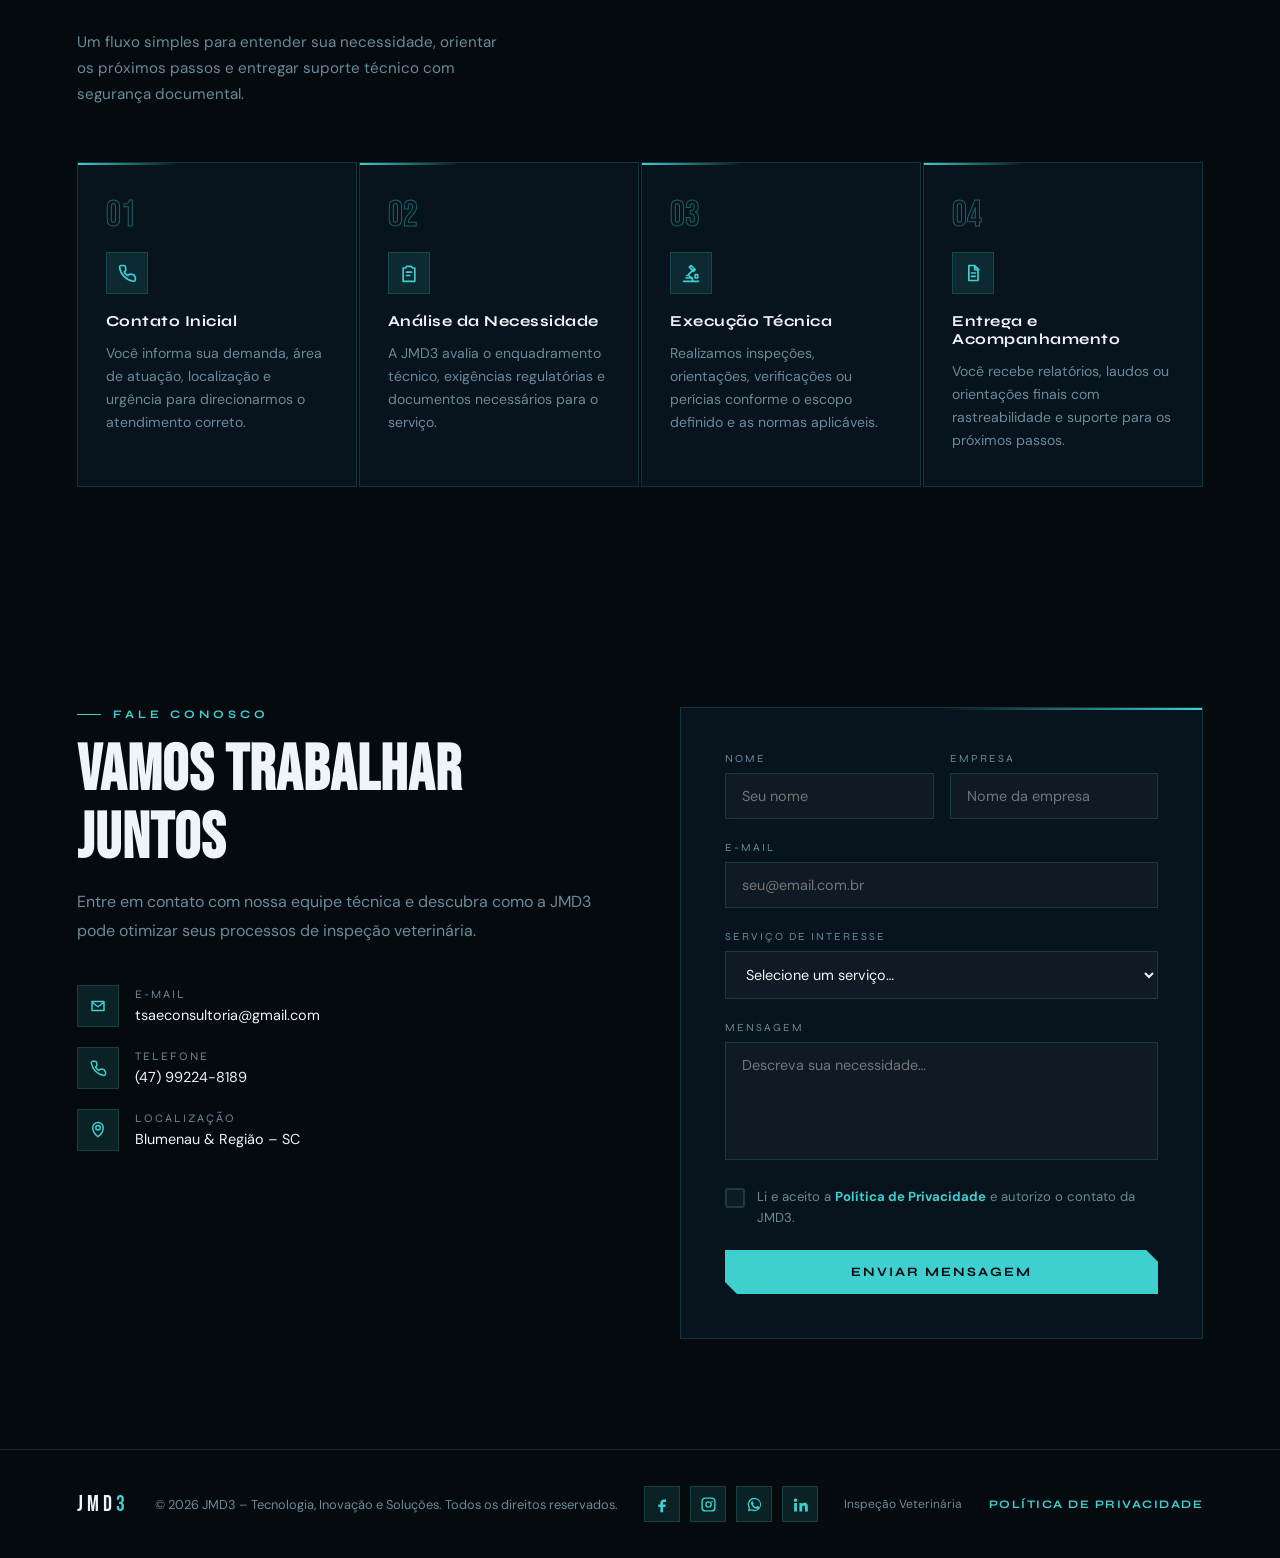
==== commit f2028087: "Add files via upload" ====
--- a/index.html
+++ b/index.html
@@ -17,6 +17,7 @@
   <link rel="icon" type="image/x-icon" href="ICON.ico">
   <title>JMD3 – Tecnologia & Inspeção Veterinária | Blumenau/SC</title>
   <link href="https://fonts.googleapis.com/css2?family=Bebas+Neue&family=Syne:wght@400;600;700;800&family=DM+Sans:ital,wght@0,300;0,400;0,500;1,300&display=swap" rel="stylesheet"/>
+  <link rel="stylesheet" href="jmd3-icons.css"/>
   <style>
     *, *::before, *::after { box-sizing: border-box; margin: 0; padding: 0; }
 
@@ -136,7 +137,7 @@
 }
 .nav-arrow.open { transform: rotate(180deg); }
 
-.hamburger { display: none; }
+.hamburger { display: none; background: transparent; border: 0; color: inherit; }
 
 /* ── HERO ── */
 #hero {
@@ -471,6 +472,90 @@
   letter-spacing: 2px;
   text-transform: uppercase;
   color: var(--teal);
+}
+
+/* ── PROCESS ── */
+#atendimento {
+  background: var(--bg);
+}
+
+.process-header {
+  display: flex;
+  justify-content: space-between;
+  align-items: flex-end;
+  gap: 24px;
+  margin-bottom: 54px;
+  flex-wrap: wrap;
+}
+
+.process-header p {
+  color: var(--muted);
+  max-width: 420px;
+  font-size: 0.95rem;
+  line-height: 1.7;
+}
+
+.process-grid {
+  display: grid;
+  grid-template-columns: repeat(4, 1fr);
+  gap: 2px;
+}
+
+.process-step {
+  background: var(--card);
+  border: 1px solid var(--border);
+  padding: 34px 28px;
+  position: relative;
+  min-height: 235px;
+}
+
+.process-step::before {
+  content: '';
+  position: absolute;
+  top: 0;
+  left: 0;
+  width: 36%;
+  height: 2px;
+  background: linear-gradient(90deg, var(--teal), transparent);
+}
+
+.process-num {
+  font-family: 'Bebas Neue', sans-serif;
+  font-size: 2.3rem;
+  line-height: 1;
+  color: transparent;
+  -webkit-text-stroke: 1px rgba(62,207,207,0.42);
+  margin-bottom: 18px;
+}
+
+.process-icon {
+  width: 42px;
+  height: 42px;
+  background: var(--teal-dim);
+  border: 1px solid var(--border);
+  display: flex;
+  align-items: center;
+  justify-content: center;
+  margin-bottom: 18px;
+  color: var(--teal);
+}
+
+.process-icon .svg-symbol {
+  width: 20px;
+  height: 20px;
+}
+
+.process-step h3 {
+  font-family: 'Syne', sans-serif;
+  font-size: 0.95rem;
+  letter-spacing: .5px;
+  margin-bottom: 12px;
+}
+
+.process-step p {
+  color: var(--muted);
+  font-size: 0.88rem;
+  line-height: 1.65;
 }
 
 /* ── CONTACT ── */
@@ -735,20 +820,25 @@
   .nav-links { gap: 20px; }
   .form-grid { grid-template-columns: 1fr; }
   .services-grid { grid-template-columns: 1fr; }
+  .process-grid { grid-template-columns: repeat(2, 1fr); }
 }
 @media (max-width: 600px) {
+  nav { padding: 16px 5vw; }
+  .nav-logo img { height: 48px !important; }
   .nav-links { display: none; }
   .nav-links.open {
     display: flex;
     flex-direction: column;
     position: fixed;
-    top: 62px; left: 0; right: 0;
+    top: 80px; left: 0; right: 0;
     background: rgba(5,10,14,0.97);
     backdrop-filter: blur(16px);
     padding: 28px 6vw 36px;
     gap: 24px;
     border-bottom: 1px solid var(--border);
     z-index: 99;
+    max-height: calc(100vh - 80px);
+    overflow-y: auto;
   }
   .nav-links.open a { font-size: 1rem; }
   /* Mobile dropdown */
@@ -785,6 +875,9 @@
   section { padding: 80px 5vw; }
   .contact-form { padding: 28px 20px; }
   .services-header { flex-direction: column; }
+  .process-header { align-items: flex-start; margin-bottom: 36px; }
+  .process-grid { grid-template-columns: 1fr; }
+  .process-step { min-height: auto; padding: 28px 22px; }
 }
 /* ── WHATSAPP BUTTON ── */
 .whatsapp-btn {
@@ -871,6 +964,10 @@
 .social-panel-title { display: block; font-family: 'Syne', sans-serif; font-size: 0.68rem; letter-spacing: 2px; text-transform: uppercase; color: var(--muted); margin-bottom: 12px; }
 .social-links-large a { width: 42px; height: 42px; }
 .social-links-large svg { width: 19px; height: 19px; }
+@media (max-width: 600px) {
+  .whatsapp-btn { width: 52px; height: 52px; right: 18px; bottom: 18px; }
+  .whatsapp-btn svg { width: 27px; height: 27px; }
+}
 
 </style>
 </head>
@@ -931,7 +1028,7 @@
         <div class="stat-label">Conformidade Legal</div>
       </div>
       <div class="stat-item">
-        <div class="stat-num">📍</div>
+        <div class="stat-num"><span class="svg-symbol icon-pin" aria-hidden="true"></span></div>
         <div class="stat-label">Blumenau & Região</div>
       </div>
     </div>
@@ -956,21 +1053,21 @@
   <div class="about-right reveal">
     <div class="about-card">
       <div class="pillar">
-        <div class="pillar-icon">🔬</div>
+        <div class="pillar-icon"><span class="svg-symbol icon-microscope" aria-hidden="true"></span></div>
         <div class="pillar-text">
           <h4>Tecnologia</h4>
           <p>Sistemas digitais de gestão e monitoramento para inspeções veterinárias com total rastreabilidade.</p>
         </div>
       </div>
       <div class="pillar">
-        <div class="pillar-icon">💡</div>
+        <div class="pillar-icon"><span class="svg-symbol icon-bulb" aria-hidden="true"></span></div>
         <div class="pillar-text">
           <h4>Inovação</h4>
           <p>Processos modernizados que substituem métodos manuais por soluções ágeis e precisas.</p>
         </div>
       </div>
       <div class="pillar">
-        <div class="pillar-icon">✅</div>
+        <div class="pillar-icon"><span class="svg-symbol icon-shield-check" aria-hidden="true"></span></div>
         <div class="pillar-text">
           <h4>Conformidade</h4>
           <p>Atuação alinhada às normas do MAPA e demais órgãos reguladores do setor veterinário.</p>
@@ -999,7 +1096,7 @@
 <!-- 01 -->
 <div class="service-card reveal">
   <div class="service-num">01</div>
-  <div class="service-icon">🥩</div>
+  <div class="service-icon"><span class="svg-symbol icon-meat" aria-hidden="true"></span></div>
   <h3>Produtos de Origem Animal <span class="service-tag" style="margin:0 0 0 8px;">SIF/MAPA</span></h3>
   <ul class="svc-list">
     <li>Bovinos</li>
@@ -1017,7 +1114,7 @@
 <!-- 02 -->
 <div class="service-card reveal">
   <div class="service-num">02</div>
-  <div class="service-icon">🌾</div>
+  <div class="service-icon"><span class="svg-symbol icon-grain" aria-hidden="true"></span></div>
   <h3>Alimentação Animal</h3>
   <ul class="svc-list">
     <li>Rações e concentrados</li>
@@ -1031,7 +1128,7 @@
 <!-- 03 -->
 <div class="service-card reveal">
   <div class="service-num">03</div>
-  <div class="service-icon">🍺</div>
+  <div class="service-icon"><span class="svg-symbol icon-beverage" aria-hidden="true"></span></div>
   <h3>Bebidas <span class="service-tag" style="margin:0 0 0 8px;">MAPA</span></h3>
   <ul class="svc-list">
     <li>Vinhos e derivados da uva</li>
@@ -1045,7 +1142,7 @@
 <!-- 04 -->
 <div class="service-card reveal">
   <div class="service-num">04</div>
-  <div class="service-icon">🚢</div>
+  <div class="service-icon"><span class="svg-symbol icon-ship" aria-hidden="true"></span></div>
   <h3>Comércio Exterior <span class="service-tag" style="margin:0 0 0 8px;">Perícia Portuária</span></h3>
   <ul class="svc-list">
     <li>Importação de produtos de origem animal</li>
@@ -1062,6 +1159,50 @@
   </div>
 </section>
 
+<!-- ATENDIMENTO -->
+
+<section id="atendimento">
+  <div class="process-header">
+    <div class="process-header-left reveal">
+      <div class="section-tag">Como Funciona</div>
+      <h2 class="section-title">Atendimento Técnico e Objetivo</h2>
+    </div>
+    <p class="reveal">
+      Um fluxo simples para entender sua necessidade, orientar os próximos passos e entregar suporte técnico com segurança documental.
+    </p>
+  </div>
+
+  <div class="process-grid">
+    <div class="process-step reveal">
+      <div class="process-num">01</div>
+      <div class="process-icon"><span class="svg-symbol icon-phone" aria-hidden="true"></span></div>
+      <h3>Contato Inicial</h3>
+      <p>Você informa sua demanda, área de atuação, localização e urgência para direcionarmos o atendimento correto.</p>
+    </div>
+
+    <div class="process-step reveal">
+      <div class="process-num">02</div>
+      <div class="process-icon"><span class="svg-symbol icon-clipboard" aria-hidden="true"></span></div>
+      <h3>Análise da Necessidade</h3>
+      <p>A JMD3 avalia o enquadramento técnico, exigências regulatórias e documentos necessários para o serviço.</p>
+    </div>
+
+    <div class="process-step reveal">
+      <div class="process-num">03</div>
+      <div class="process-icon"><span class="svg-symbol icon-microscope" aria-hidden="true"></span></div>
+      <h3>Execução Técnica</h3>
+      <p>Realizamos inspeções, orientações, verificações ou perícias conforme o escopo definido e as normas aplicáveis.</p>
+    </div>
+
+    <div class="process-step reveal">
+      <div class="process-num">04</div>
+      <div class="process-icon"><span class="svg-symbol icon-document" aria-hidden="true"></span></div>
+      <h3>Entrega e Acompanhamento</h3>
+      <p>Você recebe relatórios, laudos ou orientações finais com rastreabilidade e suporte para os próximos passos.</p>
+    </div>
+  </div>
+</section>
+
 <!-- CONTATO -->
 
 <section id="contato">
@@ -1072,21 +1213,21 @@
 
 
 <div class="contact-item">
-  <div class="contact-icon">📧</div>
+  <div class="contact-icon"><span class="svg-symbol icon-mail" aria-hidden="true"></span></div>
   <div class="contact-item-text">
     <span>E-mail</span>
     <strong>tsaeconsultoria@gmail.com</strong>
   </div>
 </div>
 <div class="contact-item">
-  <div class="contact-icon">📞</div>
+  <div class="contact-icon"><span class="svg-symbol icon-phone" aria-hidden="true"></span></div>
   <div class="contact-item-text">
     <span>Telefone</span>
     <strong>(47) 99224-8189</strong>
   </div>
 </div>
 <div class="contact-item">
-  <div class="contact-icon">📍</div>
+  <div class="contact-icon"><span class="svg-symbol icon-pin" aria-hidden="true"></span></div>
   <div class="contact-item-text">
     <span>Localização</span>
     <strong>Blumenau &amp; Região – SC</strong>
@@ -1144,10 +1285,10 @@
   <div class="footer-logo">JMD<span>3</span></div>
   <p>© 2026 JMD3 – Tecnologia, Inovação e Soluções. Todos os direitos reservados.</p>
   <div class="social-links" aria-label="Redes sociais da JMD3">
-  <a href="#" aria-label="Facebook da JMD3" title="Facebook"><svg viewBox="0 0 24 24"><path d="M14 8.5h3V5h-3c-3.1 0-5 1.9-5 5v2H6v3.6h3V23h3.8v-7.4H16l.6-3.6h-3.8v-1.7c0-1 .4-1.8 1.2-1.8Z"/></svg></a>
-  <a href="#" aria-label="Instagram da JMD3" title="Instagram"><svg viewBox="0 0 24 24"><path d="M7.5 2h9A5.5 5.5 0 0 1 22 7.5v9a5.5 5.5 0 0 1-5.5 5.5h-9A5.5 5.5 0 0 1 2 16.5v-9A5.5 5.5 0 0 1 7.5 2Zm0 2A3.5 3.5 0 0 0 4 7.5v9A3.5 3.5 0 0 0 7.5 20h9a3.5 3.5 0 0 0 3.5-3.5v-9A3.5 3.5 0 0 0 16.5 4h-9Zm4.5 3.3a4.7 4.7 0 1 1 0 9.4 4.7 4.7 0 0 1 0-9.4Zm0 2A2.7 2.7 0 1 0 12 14.7 2.7 2.7 0 0 0 12 9.3Zm5-2.5a1.1 1.1 0 1 1 0 2.2 1.1 1.1 0 0 1 0-2.2Z"/></svg></a>
+  <a href="https://www.facebook.com/p/JMD3-Inspe%C3%A7%C3%A3o-Veterin%C3%A1ria-100088308552055/" target="_blank" rel="noopener" aria-label="Facebook da JMD3" title="Facebook"><svg viewBox="0 0 24 24"><path d="M14 8.5h3V5h-3c-3.1 0-5 1.9-5 5v2H6v3.6h3V23h3.8v-7.4H16l.6-3.6h-3.8v-1.7c0-1 .4-1.8 1.2-1.8Z"/></svg></a>
+  <a href="https://www.instagram.com/jmd3insp/" target="_blank" rel="noopener" aria-label="Instagram da JMD3" title="Instagram"><svg viewBox="0 0 24 24"><path d="M7.5 2h9A5.5 5.5 0 0 1 22 7.5v9a5.5 5.5 0 0 1-5.5 5.5h-9A5.5 5.5 0 0 1 2 16.5v-9A5.5 5.5 0 0 1 7.5 2Zm0 2A3.5 3.5 0 0 0 4 7.5v9A3.5 3.5 0 0 0 7.5 20h9a3.5 3.5 0 0 0 3.5-3.5v-9A3.5 3.5 0 0 0 16.5 4h-9Zm4.5 3.3a4.7 4.7 0 1 1 0 9.4 4.7 4.7 0 0 1 0-9.4Zm0 2A2.7 2.7 0 1 0 12 14.7 2.7 2.7 0 0 0 12 9.3Zm5-2.5a1.1 1.1 0 1 1 0 2.2 1.1 1.1 0 0 1 0-2.2Z"/></svg></a>
   <a href="https://wa.me/5547992248189" target="_blank" rel="noopener" aria-label="WhatsApp da JMD3" title="WhatsApp"><svg viewBox="0 0 32 32"><path d="M16.02 3.2A12.73 12.73 0 0 0 5.1 22.48L3.6 28.8l6.45-1.43A12.72 12.72 0 1 0 16.02 3.2Zm0 2.34a10.38 10.38 0 0 1 8.8 15.9 10.39 10.39 0 0 1-13.76 3.6l-.45-.24-3.62.8.83-3.55-.27-.47A10.39 10.39 0 0 1 16.02 5.54Zm-4.4 4.73c-.25 0-.66.1-1 .47-.35.37-1.32 1.29-1.32 3.14 0 1.85 1.35 3.64 1.54 3.89.19.25 2.6 4.16 6.43 5.66 3.18 1.25 3.83.8 4.52.75.7-.06 2.24-.92 2.55-1.8.32-.88.32-1.64.22-1.8-.1-.16-.35-.25-.73-.44-.38-.19-2.24-1.1-2.58-1.23-.35-.13-.6-.19-.85.19-.25.38-.97 1.23-1.2 1.48-.22.25-.44.28-.82.1-.38-.2-1.6-.6-3.05-1.9-1.13-1-1.9-2.25-2.12-2.63-.22-.38-.02-.58.17-.77.17-.17.38-.44.57-.66.19-.22.25-.38.38-.63.13-.25.06-.47-.03-.66-.1-.19-.85-2.05-1.16-2.8-.31-.74-.62-.64-.85-.65h-.73Z"/></svg></a>
-  <a href="#" aria-label="LinkedIn da JMD3" title="LinkedIn"><svg viewBox="0 0 24 24"><path d="M4.98 3.5A2.5 2.5 0 1 1 5 8.5a2.5 2.5 0 0 1-.02-5ZM3 10h4v12H3V10Zm7 0h3.8v1.6h.1c.5-1 1.8-1.9 3.7-1.9 4 0 4.7 2.6 4.7 6V22h-4v-5.6c0-1.3 0-3-1.8-3s-2.1 1.4-2.1 2.9V22h-4V10Z"/></svg></a>
+  <a href="https://www.linkedin.com/in/airson-junior-a565262a3/?originalSubdomain=br" target="_blank" rel="noopener" aria-label="LinkedIn da JMD3" title="LinkedIn"><svg viewBox="0 0 24 24"><path d="M4.98 3.5A2.5 2.5 0 1 1 5 8.5a2.5 2.5 0 0 1-.02-5ZM3 10h4v12H3V10Zm7 0h3.8v1.6h.1c.5-1 1.8-1.9 3.7-1.9 4 0 4.7 2.6 4.7 6V22h-4v-5.6c0-1.3 0-3-1.8-3s-2.1 1.4-2.1 2.9V22h-4V10Z"/></svg></a>
 </div>
   <p style="color: var(--muted); font-size: .75rem;">Inspeção Veterinária</p>
   <div class="footer-links"><a href="privacidade.html">Política de Privacidade</a></div>
@@ -1255,4 +1396,4 @@
 </script>
 
 </body>
-</html>+</html>
--- a/jmd3-icons.css
+++ b/jmd3-icons.css
@@ -0,0 +1,63 @@
+.svg-symbol {
+  display: inline-block;
+  width: 1.15em;
+  height: 1.15em;
+  background: currentColor;
+  color: var(--teal);
+  flex-shrink: 0;
+  vertical-align: middle;
+  -webkit-mask: var(--icon) center / contain no-repeat;
+  mask: var(--icon) center / contain no-repeat;
+}
+
+.service-icon,
+.pillar-icon,
+.contact-icon,
+.pillar-icon-box,
+.cert-icon,
+.mvv-icon {
+  color: var(--teal);
+}
+
+.service-icon .svg-symbol { width: 1.25em; height: 1.25em; }
+.pillar-icon .svg-symbol,
+.pillar-icon-box .svg-symbol,
+.contact-icon .svg-symbol { width: 1.15em; height: 1.15em; }
+.cert-icon .svg-symbol { width: 1.05em; height: 1.05em; }
+.mvv-icon .svg-symbol { width: 1.05em; height: 1.05em; }
+.stat-num .svg-symbol { width: .72em; height: .72em; color: var(--teal); }
+
+.icon-pin { --icon: url("data:image/svg+xml,%3Csvg xmlns='http://www.w3.org/2000/svg' viewBox='0 0 24 24'%3E%3Cpath fill='none' stroke='black' stroke-width='2' stroke-linecap='round' stroke-linejoin='round' d='M12 21s7-5.2 7-12a7 7 0 1 0-14 0c0 6.8 7 12 7 12Z M12 12a3 3 0 1 0 0-6 3 3 0 0 0 0 6Z'/%3E%3C/svg%3E"); }
+.icon-microscope { --icon: url("data:image/svg+xml,%3Csvg xmlns='http://www.w3.org/2000/svg' viewBox='0 0 24 24'%3E%3Cpath fill='none' stroke='black' stroke-width='2' stroke-linecap='round' stroke-linejoin='round' d='M6 18h8 M3 22h18 M14 22a7 7 0 0 0-7-7 M9 14l6-6 M10 5l4 4 M12 3l5 5-2 2-5-5 2-2Z M17 14h3v4h-3z'/%3E%3C/svg%3E"); }
+.icon-bulb { --icon: url("data:image/svg+xml,%3Csvg xmlns='http://www.w3.org/2000/svg' viewBox='0 0 24 24'%3E%3Cpath fill='none' stroke='black' stroke-width='2' stroke-linecap='round' stroke-linejoin='round' d='M9 18h6 M10 22h4 M8 14a6 6 0 1 1 8 0c-1.2 1-1.5 2-1.5 3h-5c0-1-.3-2-1.5-3Z M12 2v2 M4.9 4.9l1.4 1.4 M19.1 4.9l-1.4 1.4'/%3E%3C/svg%3E"); }
+.icon-shield-check { --icon: url("data:image/svg+xml,%3Csvg xmlns='http://www.w3.org/2000/svg' viewBox='0 0 24 24'%3E%3Cpath fill='none' stroke='black' stroke-width='2' stroke-linecap='round' stroke-linejoin='round' d='M12 22s8-4 8-10V5l-8-3-8 3v7c0 6 8 10 8 10Z M8.8 12l2.1 2.1 4.5-4.7'/%3E%3C/svg%3E"); }
+.icon-meat { --icon: url("data:image/svg+xml,%3Csvg xmlns='http://www.w3.org/2000/svg' viewBox='0 0 24 24'%3E%3Cpath fill='none' stroke='black' stroke-width='2' stroke-linecap='round' stroke-linejoin='round' d='M6.5 15.5c-2.2-2.2-2.1-5.8.2-8.1 2.2-2.2 5.6-2.4 8-.4l1.1 1.1 1.8-1.8a2.1 2.1 0 0 1 3 3l-1.8 1.8.9.9c2 2.1 1.8 5.5-.4 7.7-2.3 2.3-5.9 2.4-8.1.2l-4.7-4.4Z M8.5 10.5a2.5 2.5 0 1 0 5 0 2.5 2.5 0 0 0-5 0Z'/%3E%3C/svg%3E"); }
+.icon-grain { --icon: url("data:image/svg+xml,%3Csvg xmlns='http://www.w3.org/2000/svg' viewBox='0 0 24 24'%3E%3Cpath fill='none' stroke='black' stroke-width='2' stroke-linecap='round' stroke-linejoin='round' d='M12 22V7 M12 7c0-3 2-5 5-5 0 3-2 5-5 5Z M12 11c-3 0-5-2-5-5 3 0 5 2 5 5Z M12 15c3 0 5-2 5-5-3 0-5 2-5 5Z M12 19c-3 0-5-2-5-5 3 0 5 2 5 5Z'/%3E%3C/svg%3E"); }
+.icon-beverage { --icon: url("data:image/svg+xml,%3Csvg xmlns='http://www.w3.org/2000/svg' viewBox='0 0 24 24'%3E%3Cpath fill='none' stroke='black' stroke-width='2' stroke-linecap='round' stroke-linejoin='round' d='M7 2h6 M8 2v5l-2 3v10a2 2 0 0 0 2 2h4a2 2 0 0 0 2-2V10l-2-3V2 M6 13h8 M17 10h4l-1 10a2 2 0 0 1-2 2h-1'/%3E%3C/svg%3E"); }
+.icon-ship { --icon: url("data:image/svg+xml,%3Csvg xmlns='http://www.w3.org/2000/svg' viewBox='0 0 24 24'%3E%3Cpath fill='none' stroke='black' stroke-width='2' stroke-linecap='round' stroke-linejoin='round' d='M3 18c2 1.2 4 1.2 6 0s4-1.2 6 0 4 1.2 6 0 M4 14l2-7h12l2 7 M7 7V4h4v3 M11 7V3h5v4 M5 14h14l-2 4H7l-2-4Z'/%3E%3C/svg%3E"); }
+.icon-mail { --icon: url("data:image/svg+xml,%3Csvg xmlns='http://www.w3.org/2000/svg' viewBox='0 0 24 24'%3E%3Cpath fill='none' stroke='black' stroke-width='2' stroke-linecap='round' stroke-linejoin='round' d='M4 6h16v12H4z M4 7l8 6 8-6'/%3E%3C/svg%3E"); }
+.icon-phone { --icon: url("data:image/svg+xml,%3Csvg xmlns='http://www.w3.org/2000/svg' viewBox='0 0 24 24'%3E%3Cpath fill='none' stroke='black' stroke-width='2' stroke-linecap='round' stroke-linejoin='round' d='M22 16.9v3a2 2 0 0 1-2.2 2A19.8 19.8 0 0 1 3.1 5.2 2 2 0 0 1 5.1 3h3a2 2 0 0 1 2 1.7l.5 3a2 2 0 0 1-.6 1.8L8.7 10.8a14 14 0 0 0 4.5 4.5l1.3-1.3a2 2 0 0 1 1.8-.6l3 .5a2 2 0 0 1 1.7 2Z'/%3E%3C/svg%3E"); }
+.icon-globe { --icon: url("data:image/svg+xml,%3Csvg xmlns='http://www.w3.org/2000/svg' viewBox='0 0 24 24'%3E%3Cpath fill='none' stroke='black' stroke-width='2' stroke-linecap='round' stroke-linejoin='round' d='M12 22a10 10 0 1 0 0-20 10 10 0 0 0 0 20Z M2 12h20 M12 2c3 3 3 17 0 20 M12 2c-3 3-3 17 0 20'/%3E%3C/svg%3E"); }
+.icon-clipboard { --icon: url("data:image/svg+xml,%3Csvg xmlns='http://www.w3.org/2000/svg' viewBox='0 0 24 24'%3E%3Cpath fill='none' stroke='black' stroke-width='2' stroke-linecap='round' stroke-linejoin='round' d='M9 4h6l1 2h3v16H5V6h3l1-2Z M9 11h6 M9 15h4'/%3E%3C/svg%3E"); }
+.icon-bolt { --icon: url("data:image/svg+xml,%3Csvg xmlns='http://www.w3.org/2000/svg' viewBox='0 0 24 24'%3E%3Cpath fill='none' stroke='black' stroke-width='2' stroke-linecap='round' stroke-linejoin='round' d='M13 2 4 14h7l-1 8 10-13h-7l0-7Z'/%3E%3C/svg%3E"); }
+.icon-handshake { --icon: url("data:image/svg+xml,%3Csvg xmlns='http://www.w3.org/2000/svg' viewBox='0 0 24 24'%3E%3Cpath fill='none' stroke='black' stroke-width='2' stroke-linecap='round' stroke-linejoin='round' d='M7 12 4 9l4-4 4 4 M17 12l3-3-4-4-4 4 M8 13l3 3c1 1 2 1 3 0l2-2 M10 15l-2 2a2 2 0 0 0 3 3l2-2'/%3E%3C/svg%3E"); }
+.icon-factory { --icon: url("data:image/svg+xml,%3Csvg xmlns='http://www.w3.org/2000/svg' viewBox='0 0 24 24'%3E%3Cpath fill='none' stroke='black' stroke-width='2' stroke-linecap='round' stroke-linejoin='round' d='M3 21h18V9l-6 3V9l-6 3V5H3v16Z M7 17h2 M12 17h2 M17 17h2'/%3E%3C/svg%3E"); }
+.icon-flask { --icon: url("data:image/svg+xml,%3Csvg xmlns='http://www.w3.org/2000/svg' viewBox='0 0 24 24'%3E%3Cpath fill='none' stroke='black' stroke-width='2' stroke-linecap='round' stroke-linejoin='round' d='M9 3h6 M10 3v6l-5 9a3 3 0 0 0 2.6 4h8.8a3 3 0 0 0 2.6-4l-5-9V3 M8 16h8'/%3E%3C/svg%3E"); }
+.icon-pill { --icon: url("data:image/svg+xml,%3Csvg xmlns='http://www.w3.org/2000/svg' viewBox='0 0 24 24'%3E%3Cpath fill='none' stroke='black' stroke-width='2' stroke-linecap='round' stroke-linejoin='round' d='M10 21 3 14a4.2 4.2 0 0 1 6-6l7 7a4.2 4.2 0 0 1-6 6Z M8 9l7 7 M14 3h7 M17.5 3v7'/%3E%3C/svg%3E"); }
+.icon-document { --icon: url("data:image/svg+xml,%3Csvg xmlns='http://www.w3.org/2000/svg' viewBox='0 0 24 24'%3E%3Cpath fill='none' stroke='black' stroke-width='2' stroke-linecap='round' stroke-linejoin='round' d='M7 3h7l4 4v14H7V3Z M14 3v5h5 M10 12h5 M10 16h5'/%3E%3C/svg%3E"); }
+.icon-scale { --icon: url("data:image/svg+xml,%3Csvg xmlns='http://www.w3.org/2000/svg' viewBox='0 0 24 24'%3E%3Cpath fill='none' stroke='black' stroke-width='2' stroke-linecap='round' stroke-linejoin='round' d='M12 3v18 M6 7h12 M5 7l-3 6h6L5 7Z M19 7l-3 6h6l-3-6Z M8 21h8'/%3E%3C/svg%3E"); }
+.icon-building { --icon: url("data:image/svg+xml,%3Csvg xmlns='http://www.w3.org/2000/svg' viewBox='0 0 24 24'%3E%3Cpath fill='none' stroke='black' stroke-width='2' stroke-linecap='round' stroke-linejoin='round' d='M4 21h16 M6 21V8l6-5 6 5v13 M9 21v-6h6v6 M9 10h.1 M12 10h.1 M15 10h.1'/%3E%3C/svg%3E"); }
+.icon-customs { --icon: url("data:image/svg+xml,%3Csvg xmlns='http://www.w3.org/2000/svg' viewBox='0 0 24 24'%3E%3Cpath fill='none' stroke='black' stroke-width='2' stroke-linecap='round' stroke-linejoin='round' d='M4 7h16 M6 7V5h12v2 M7 7v14 M17 7v14 M4 21h16 M10 11h4 M10 15h4'/%3E%3C/svg%3E"); }
+.icon-plane { --icon: url("data:image/svg+xml,%3Csvg xmlns='http://www.w3.org/2000/svg' viewBox='0 0 24 24'%3E%3Cpath fill='none' stroke='black' stroke-width='2' stroke-linecap='round' stroke-linejoin='round' d='M2 16 22 4l-5 17-5-7-7 5 3-8-6-3Z'/%3E%3C/svg%3E"); }
+.icon-leaf { --icon: url("data:image/svg+xml,%3Csvg xmlns='http://www.w3.org/2000/svg' viewBox='0 0 24 24'%3E%3Cpath fill='none' stroke='black' stroke-width='2' stroke-linecap='round' stroke-linejoin='round' d='M4 20c8 0 16-6 16-16-10 0-16 6-16 16Z M4 20 14 10'/%3E%3C/svg%3E"); }
+.icon-cow { --icon: url("data:image/svg+xml,%3Csvg xmlns='http://www.w3.org/2000/svg' viewBox='0 0 24 24'%3E%3Cpath fill='none' stroke='black' stroke-width='2' stroke-linecap='round' stroke-linejoin='round' d='M5 9 3 5 M19 9l2-4 M7 8h10l2 4v6a3 3 0 0 1-3 3H8a3 3 0 0 1-3-3v-6l2-4Z M9 14h.1 M15 14h.1 M10 18h4'/%3E%3C/svg%3E"); }
+.icon-pig { --icon: url("data:image/svg+xml,%3Csvg xmlns='http://www.w3.org/2000/svg' viewBox='0 0 24 24'%3E%3Cpath fill='none' stroke='black' stroke-width='2' stroke-linecap='round' stroke-linejoin='round' d='M6 9 4 5l4 2 M18 9l2-4-4 2 M6 10h12a4 4 0 0 1 4 4v1a5 5 0 0 1-5 5H7a5 5 0 0 1-5-5v-1a4 4 0 0 1 4-4Z M9 14h.1 M15 14h.1 M10 17h4'/%3E%3C/svg%3E"); }
+.icon-bird { --icon: url("data:image/svg+xml,%3Csvg xmlns='http://www.w3.org/2000/svg' viewBox='0 0 24 24'%3E%3Cpath fill='none' stroke='black' stroke-width='2' stroke-linecap='round' stroke-linejoin='round' d='M4 12c4-6 12-6 16 0-3 6-12 8-16 0Z M14 9l5-4 M9 16l-2 4 M13 16l2 4 M19 12h3'/%3E%3C/svg%3E"); }
+.icon-fish { --icon: url("data:image/svg+xml,%3Csvg xmlns='http://www.w3.org/2000/svg' viewBox='0 0 24 24'%3E%3Cpath fill='none' stroke='black' stroke-width='2' stroke-linecap='round' stroke-linejoin='round' d='M3 12s4-6 10-6c4 0 8 6 8 6s-4 6-8 6C7 18 3 12 3 12Z M21 12l-4-3v6l4-3Z M8 12h.1'/%3E%3C/svg%3E"); }
+.icon-shrimp { --icon: url("data:image/svg+xml,%3Csvg xmlns='http://www.w3.org/2000/svg' viewBox='0 0 24 24'%3E%3Cpath fill='none' stroke='black' stroke-width='2' stroke-linecap='round' stroke-linejoin='round' d='M5 14c3 5 12 4 14-2 1-4-3-8-7-7-4 1-5 5-2 7 M7 17l-3 3 M10 18l-1 3 M15 17l2 3 M12 9h.1'/%3E%3C/svg%3E"); }
+.icon-milk { --icon: url("data:image/svg+xml,%3Csvg xmlns='http://www.w3.org/2000/svg' viewBox='0 0 24 24'%3E%3Cpath fill='none' stroke='black' stroke-width='2' stroke-linecap='round' stroke-linejoin='round' d='M8 2h8v5l2 3v11H6V10l2-3V2Z M8 7h8 M6 13h12'/%3E%3C/svg%3E"); }
+.icon-egg { --icon: url("data:image/svg+xml,%3Csvg xmlns='http://www.w3.org/2000/svg' viewBox='0 0 24 24'%3E%3Cpath fill='none' stroke='black' stroke-width='2' stroke-linecap='round' stroke-linejoin='round' d='M12 22c4 0 7-3 7-7 0-5-3-13-7-13S5 10 5 15c0 4 3 7 7 7Z'/%3E%3C/svg%3E"); }
+.icon-honey { --icon: url("data:image/svg+xml,%3Csvg xmlns='http://www.w3.org/2000/svg' viewBox='0 0 24 24'%3E%3Cpath fill='none' stroke='black' stroke-width='2' stroke-linecap='round' stroke-linejoin='round' d='M8 3h8v4H8z M7 7h10l1 14H6L7 7Z M8 13h8 M10 17h4'/%3E%3C/svg%3E"); }
+.icon-frog { --icon: url("data:image/svg+xml,%3Csvg xmlns='http://www.w3.org/2000/svg' viewBox='0 0 24 24'%3E%3Cpath fill='none' stroke='black' stroke-width='2' stroke-linecap='round' stroke-linejoin='round' d='M7 9a2 2 0 1 1 4 0 M13 9a2 2 0 1 1 4 0 M5 12c0 5 3 8 7 8s7-3 7-8H5Z M9 15h6'/%3E%3C/svg%3E"); }
+.icon-target { --icon: url("data:image/svg+xml,%3Csvg xmlns='http://www.w3.org/2000/svg' viewBox='0 0 24 24'%3E%3Cpath fill='none' stroke='black' stroke-width='2' stroke-linecap='round' stroke-linejoin='round' d='M12 22a10 10 0 1 0 0-20 10 10 0 0 0 0 20Z M12 18a6 6 0 1 0 0-12 6 6 0 0 0 0 12Z M12 14a2 2 0 1 0 0-4 2 2 0 0 0 0 4Z'/%3E%3C/svg%3E"); }
+.icon-telescope { --icon: url("data:image/svg+xml,%3Csvg xmlns='http://www.w3.org/2000/svg' viewBox='0 0 24 24'%3E%3Cpath fill='none' stroke='black' stroke-width='2' stroke-linecap='round' stroke-linejoin='round' d='M4 11 14 6l2 4-10 5-2-4Z M14 6l4-2 2 4-4 2 M10 13l3 8 M8 21h8 M6 15l-2 4'/%3E%3C/svg%3E"); }
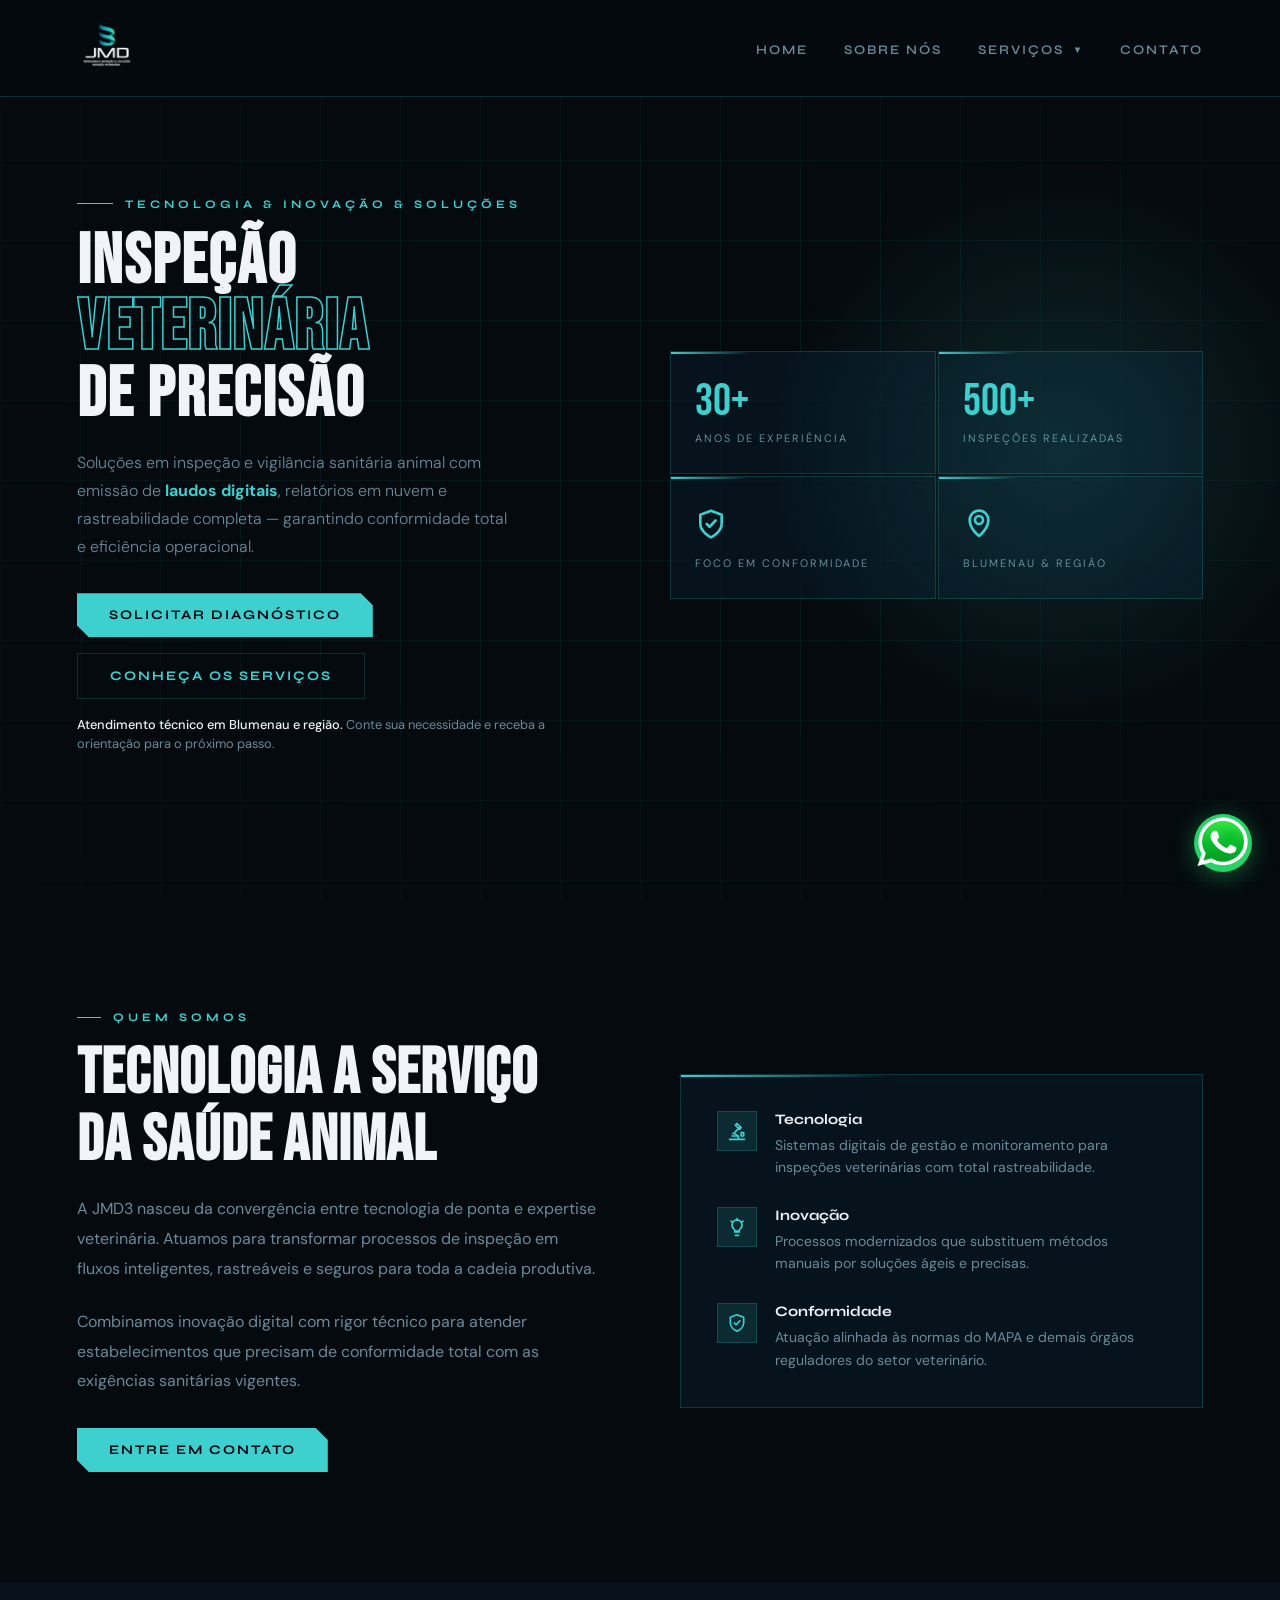
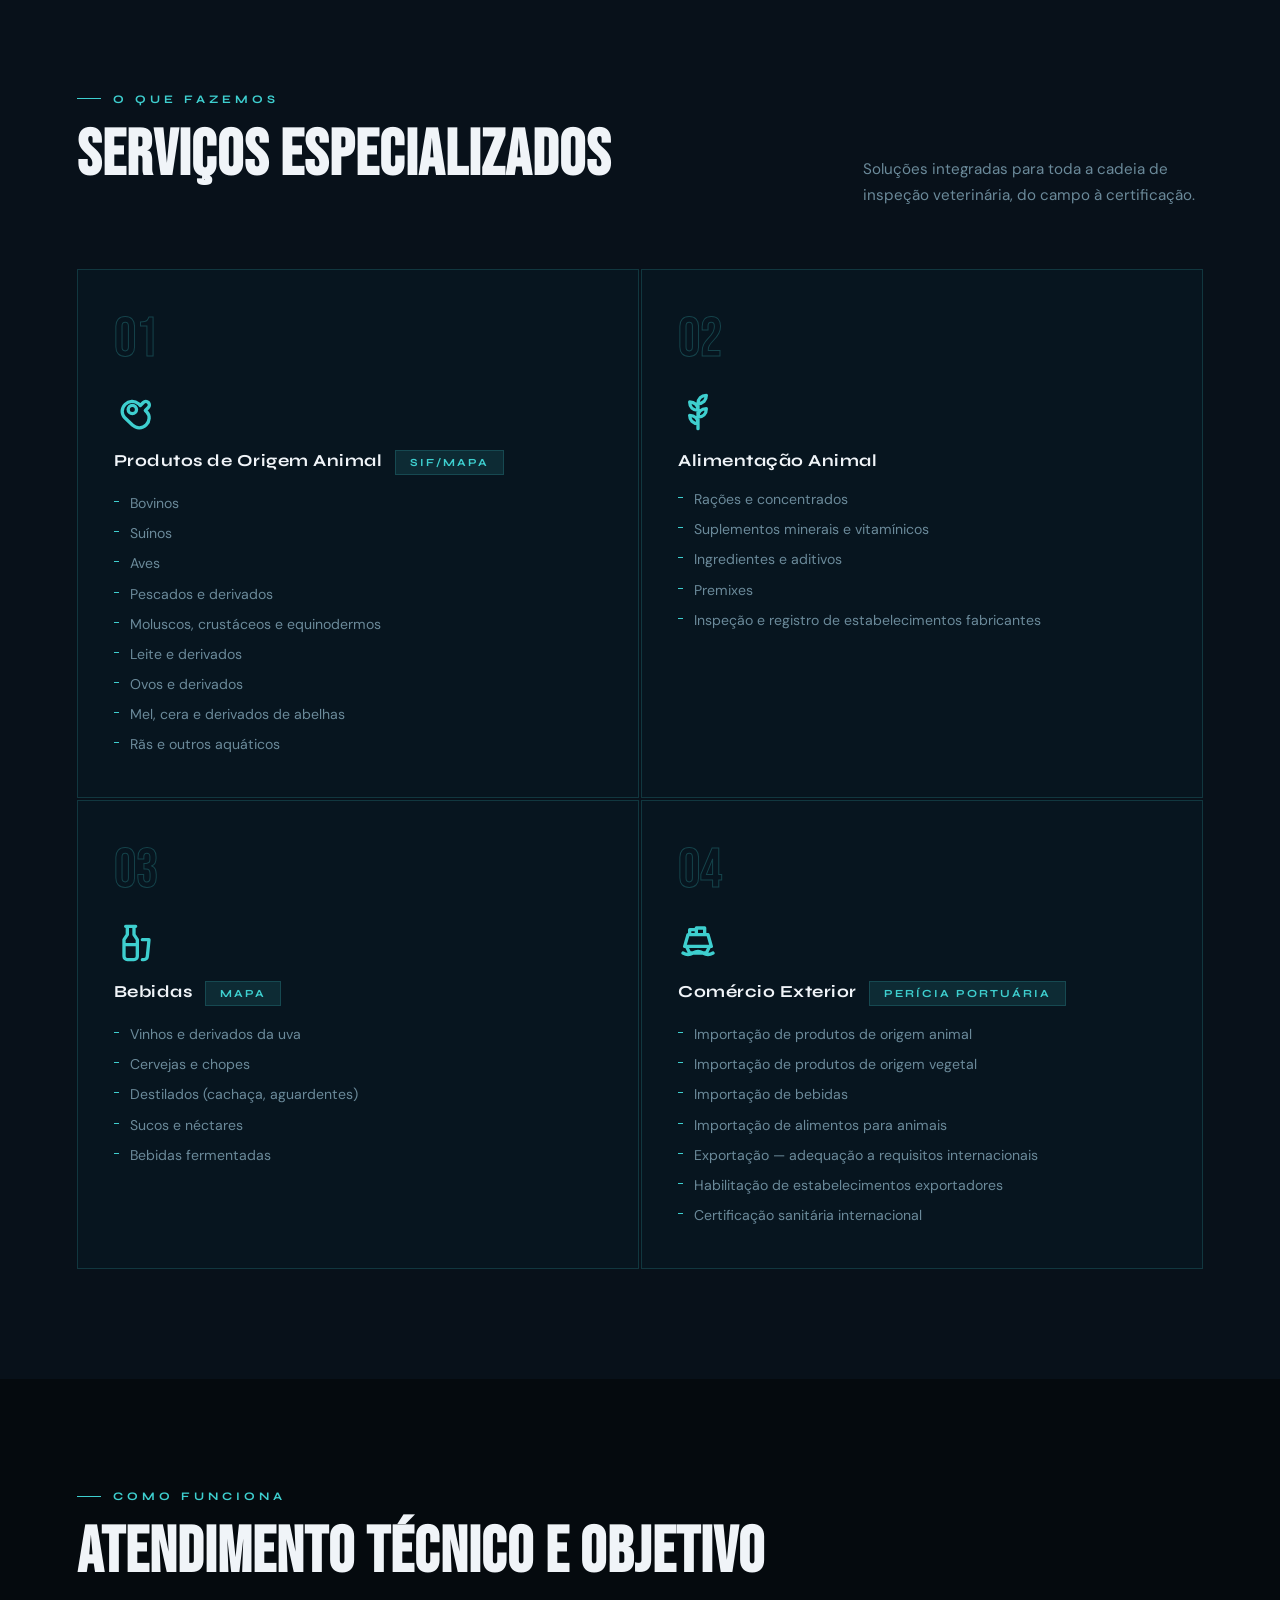
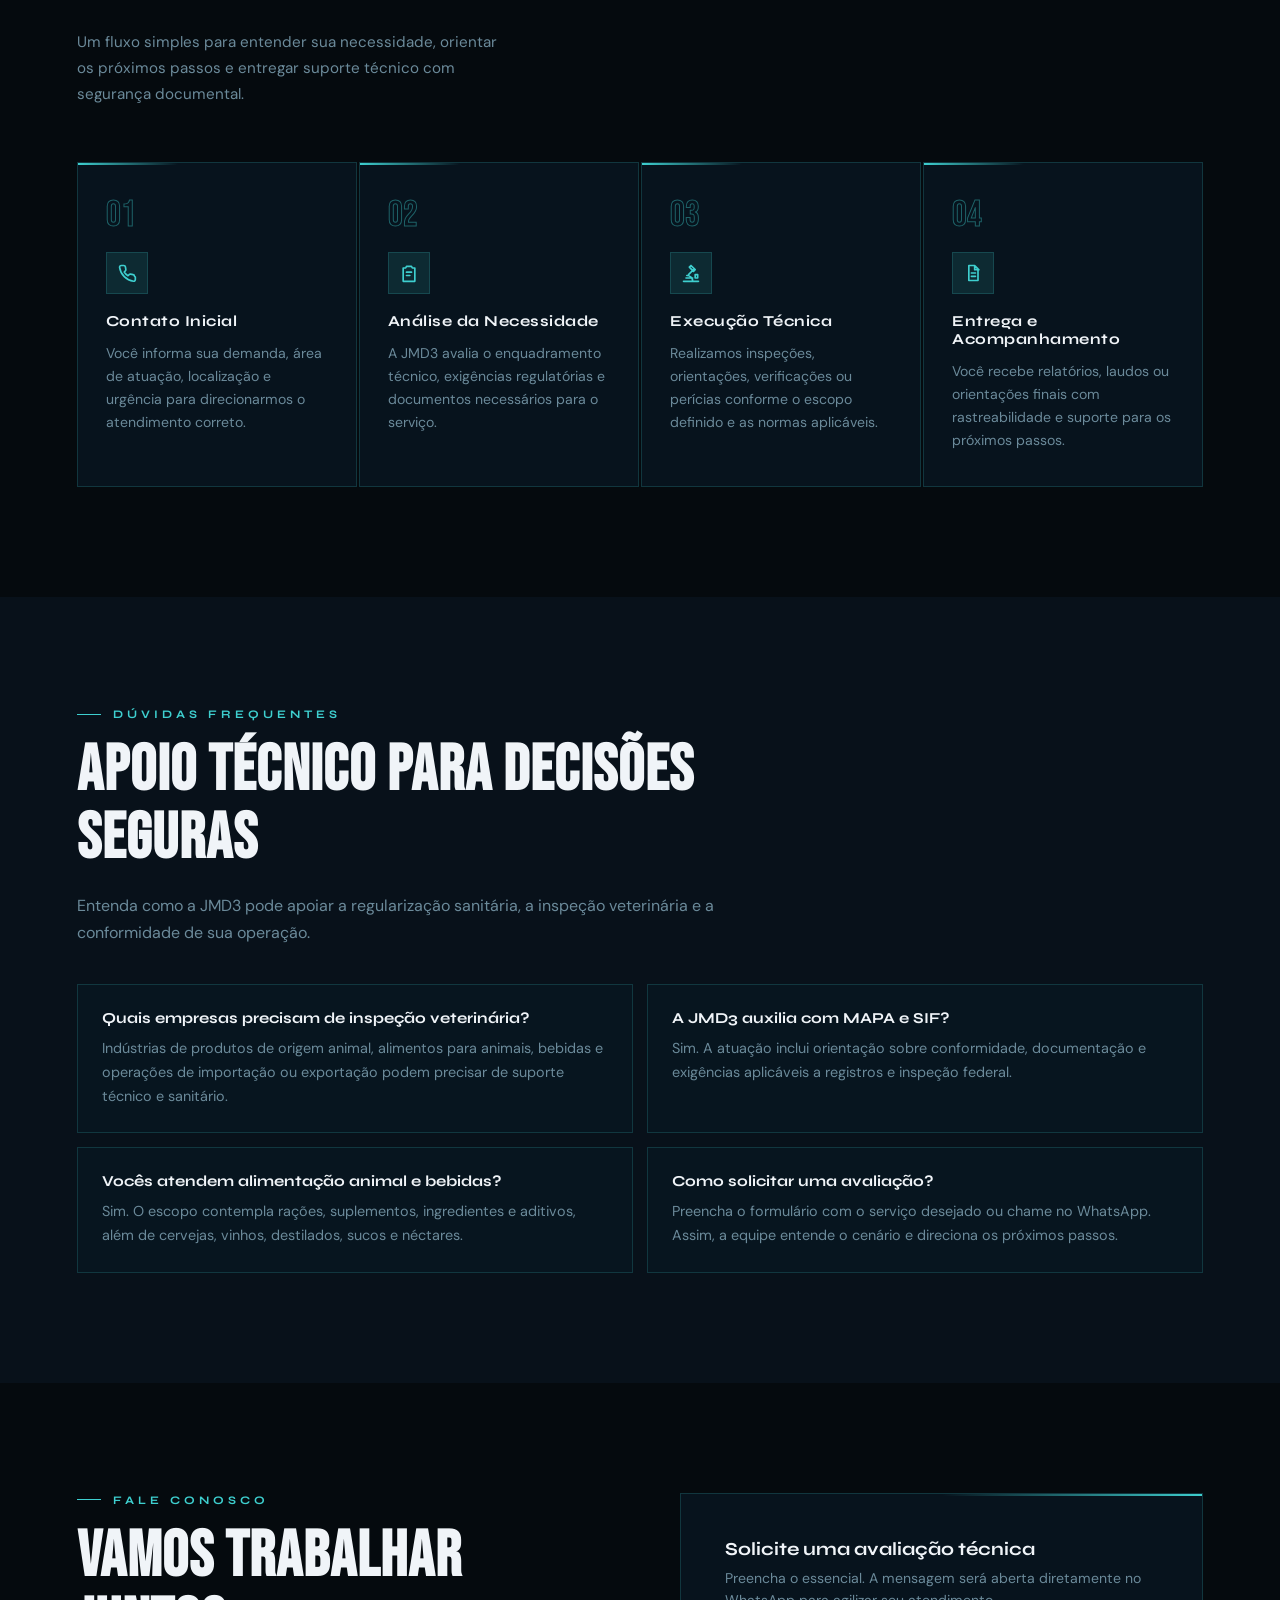
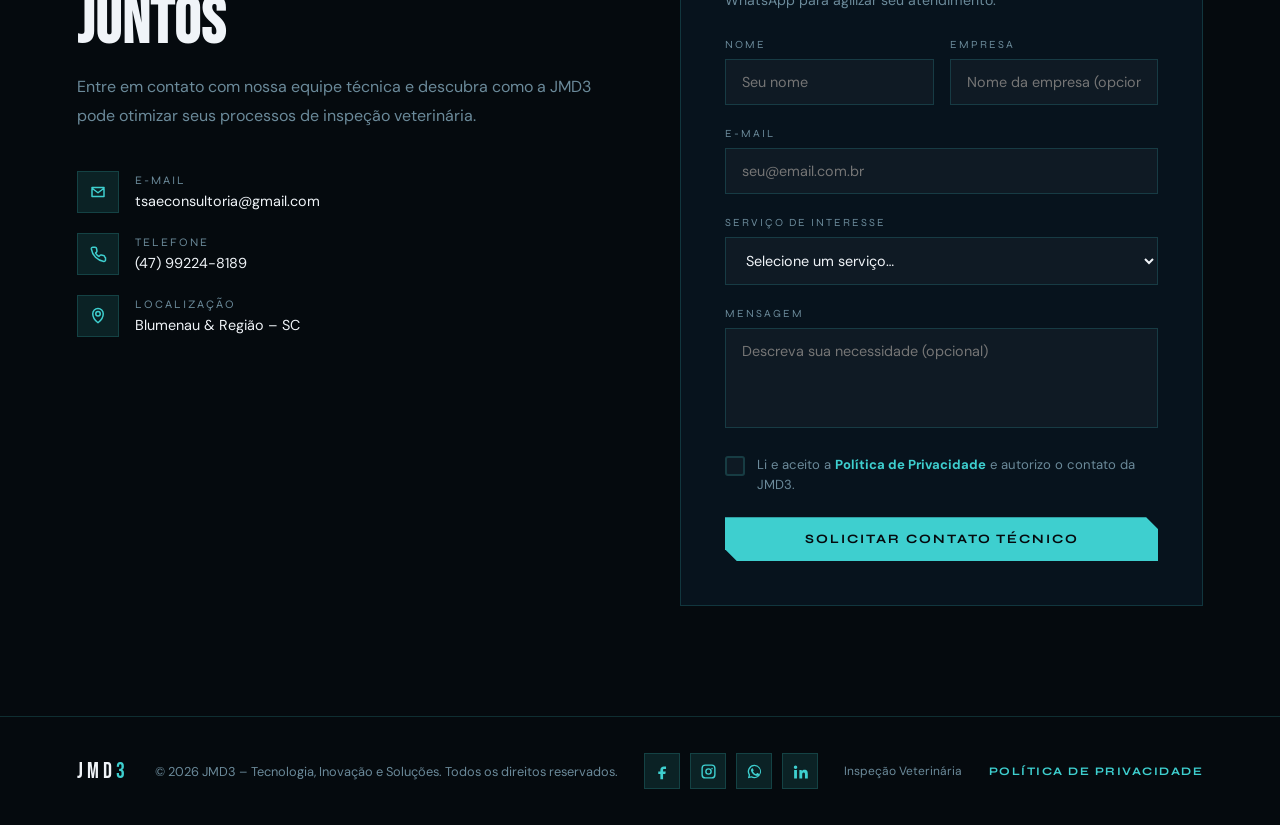
==== commit 16461f77: "Update site content and add WhatsApp image Co-authored-by: Copilot <223556219+Copilot@users.noreply." ====
--- a/index.html
+++ b/index.html
@@ -4,7 +4,8 @@
 <head>
   <meta charset="UTF-8" />
   <meta name="description" content="JMD3 em Blumenau/SC: inspeção veterinária, conformidade MAPA/SIF, alimentação animal, bebidas, comércio exterior e laudos técnicos com rastreabilidade."/>
-    <meta name="robots" content="index, follow"/>
+  <meta name="keywords" content="inspeção veterinária, consultoria veterinária, inspeção sanitária, inspeção de produtos de origem animal, SIF, MAPA, RIISPOA, consultoria MAPA, regularização MAPA, laudo veterinário, laudo técnico veterinário, auditoria sanitária, vigilância sanitária animal, conformidade sanitária, rastreabilidade animal, rastreabilidade de alimentos, segurança dos alimentos, qualidade de alimentos, indústria de alimentos, frigorífico, laticínio, indústria de carnes, indústria de pescados, indústria de ovos, mel e derivados, produtos de origem animal, alimentação animal, fábrica de ração, registro de ração, suplementos para animais, aditivos para ração, premix, bebidas MAPA, registro de bebidas, cervejaria, vinícola, cachaçaria, sucos e néctares, comércio exterior, importação de alimentos, exportação de alimentos, perícia portuária, perícia em carga, certificação sanitária, habilitação de exportador, inspeção federal, serviço de inspeção federal, consultoria SIF, consultoria SISBI, consultoria SIM, fiscalização sanitária, adequação regulatória, documentação sanitária, inspeção industrial, inspeção de alimentos, consultoria agroindustrial, veterinário Blumenau, inspeção veterinária Blumenau, consultoria MAPA Blumenau, inspeção veterinária Santa Catarina, consultoria sanitária SC, laudo técnico Blumenau"/>
+  <meta name="robots" content="index, follow"/>
 <meta name="viewport" content="width=device-width, initial-scale=1.0"/>
   <meta property="og:type" content="website"/>
   <meta property="og:title" content="JMD3 – Tecnologia & Inspeção Veterinária | Blumenau/SC"/>
@@ -18,6 +19,9 @@
   <title>JMD3 – Tecnologia & Inspeção Veterinária | Blumenau/SC</title>
   <link href="https://fonts.googleapis.com/css2?family=Bebas+Neue&family=Syne:wght@400;600;700;800&family=DM+Sans:ital,wght@0,300;0,400;0,500;1,300&display=swap" rel="stylesheet"/>
   <link rel="stylesheet" href="jmd3-icons.css"/>
+  <script type="application/ld+json">
+  {"@context":"https://schema.org","@type":"ProfessionalService","name":"JMD3 Tecnologia, Inovação e Soluções","description":"Consultoria e inspeção veterinária, conformidade MAPA/SIF, alimentação animal, bebidas e comércio exterior.","url":"https://jmd-3.vercel.app/","telephone":"+5547992248189","email":"tsaeconsultoria@gmail.com","areaServed":["Blumenau","Santa Catarina","Brasil"],"sameAs":["https://www.instagram.com/jmd3insp/","https://www.facebook.com/p/JMD3-Inspe%C3%A7%C3%A3o-Veterin%C3%A1ria-100088308552055/"],"serviceType":["Inspeção veterinária","Consultoria MAPA e SIF","Alimentação animal","Bebidas","Comércio exterior"]}
+  </script>
   <style>
     *, *::before, *::after { box-sizing: border-box; margin: 0; padding: 0; }
 
@@ -218,6 +222,8 @@
   display: flex; gap: 16px; flex-wrap: wrap;
   animation: fadeUp .8s .45s ease both;
 }
+.hero-reassurance { margin-top: 16px; color: var(--muted); font-size: .8rem; line-height: 1.5; }
+.hero-reassurance strong { color: var(--white); font-weight: 500; }
 
 .btn-primary {
   padding: 14px 32px;
@@ -557,6 +563,17 @@
   font-size: 0.88rem;
   line-height: 1.65;
 }
+
+/* FAQ */
+#faq { background: var(--bg2); }
+.faq-header { max-width: 720px; margin-bottom: 38px; }
+.faq-header p { color: var(--muted); line-height: 1.7; margin-top: 14px; }
+.faq-grid { display: grid; grid-template-columns: repeat(2, 1fr); gap: 14px; }
+.faq-item { background: var(--card); border: 1px solid var(--border); padding: 24px; }
+.faq-item h3 { font-family: 'Syne', sans-serif; font-size: .95rem; margin-bottom: 10px; color: var(--white); }
+.faq-item p { color: var(--muted); font-size: .9rem; line-height: 1.65; }
+.contact-form-heading { font-family: 'Syne', sans-serif; font-size: 1.15rem; margin-bottom: 8px; }
+.contact-form-intro { color: var(--muted); font-size: .88rem; line-height: 1.55; margin-bottom: 26px; }
 
 /* ── CONTACT ── */
 #contato {
@@ -821,6 +838,7 @@
   .form-grid { grid-template-columns: 1fr; }
   .services-grid { grid-template-columns: 1fr; }
   .process-grid { grid-template-columns: repeat(2, 1fr); }
+  .faq-grid { grid-template-columns: 1fr; }
 }
 @media (max-width: 600px) {
   nav { padding: 16px 5vw; }
@@ -898,9 +916,10 @@
   transform: scale(1.1);
   box-shadow: 0 6px 32px rgba(37,211,102,0.6);
 }
-.whatsapp-btn svg {
-  width: 30px; height: 30px;
-  fill: #fff;
+.whatsapp-btn img {
+  width: 100%; height: 100%;
+  object-fit: contain;
+  display: block;
 }
 @keyframes pulse-wa {
   0%, 100% { box-shadow: 0 4px 24px rgba(37,211,102,0.4); }
@@ -966,7 +985,7 @@
 .social-links-large svg { width: 19px; height: 19px; }
 @media (max-width: 600px) {
   .whatsapp-btn { width: 52px; height: 52px; right: 18px; bottom: 18px; }
-  .whatsapp-btn svg { width: 27px; height: 27px; }
+  .whatsapp-btn img { width: 100%; height: 100%; }
 }
 
 </style>
@@ -1008,9 +1027,10 @@
       Soluções em inspeção e vigilância sanitária animal com emissão de <strong style="color:var(--teal)">laudos digitais</strong>, relatórios em nuvem e rastreabilidade completa — garantindo conformidade total e eficiência operacional.
     </p>
     <div class="hero-cta">
-      <a href="#servicos" class="btn-primary">Nossos Serviços</a>
-      <a href="contato.html" class="btn-ghost">Fale Conosco</a>
+      <a href="#contato" class="btn-primary">Solicitar Diagnóstico</a>
+      <a href="#servicos" class="btn-ghost">Conheça os Serviços</a>
     </div>
+    <p class="hero-reassurance"><strong>Atendimento técnico em Blumenau e região.</strong> Conte sua necessidade e receba a orientação para o próximo passo.</p>
   </div>
 
   <div class="hero-right">
@@ -1024,8 +1044,8 @@
         <div class="stat-label">Inspeções Realizadas</div>
       </div>
       <div class="stat-item">
-        <div class="stat-num">100%</div>
-        <div class="stat-label">Conformidade Legal</div>
+        <div class="stat-num"><span class="svg-symbol icon-shield-check" aria-hidden="true"></span></div>
+        <div class="stat-label">Foco em Conformidade</div>
       </div>
       <div class="stat-item">
         <div class="stat-num"><span class="svg-symbol icon-pin" aria-hidden="true"></span></div>
@@ -1203,6 +1223,21 @@
   </div>
 </section>
 
+<!-- FAQ -->
+<section id="faq">
+  <div class="faq-header reveal">
+    <div class="section-tag">Dúvidas Frequentes</div>
+    <h2 class="section-title">Apoio Técnico Para Decisões Seguras</h2>
+    <p>Entenda como a JMD3 pode apoiar a regularização sanitária, a inspeção veterinária e a conformidade de sua operação.</p>
+  </div>
+  <div class="faq-grid">
+    <article class="faq-item reveal"><h3>Quais empresas precisam de inspeção veterinária?</h3><p>Indústrias de produtos de origem animal, alimentos para animais, bebidas e operações de importação ou exportação podem precisar de suporte técnico e sanitário.</p></article>
+    <article class="faq-item reveal"><h3>A JMD3 auxilia com MAPA e SIF?</h3><p>Sim. A atuação inclui orientação sobre conformidade, documentação e exigências aplicáveis a registros e inspeção federal.</p></article>
+    <article class="faq-item reveal"><h3>Vocês atendem alimentação animal e bebidas?</h3><p>Sim. O escopo contempla rações, suplementos, ingredientes e aditivos, além de cervejas, vinhos, destilados, sucos e néctares.</p></article>
+    <article class="faq-item reveal"><h3>Como solicitar uma avaliação?</h3><p>Preencha o formulário com o serviço desejado ou chame no WhatsApp. Assim, a equipe entende o cenário e direciona os próximos passos.</p></article>
+  </div>
+</section>
+
 <!-- CONTATO -->
 
 <section id="contato">
@@ -1238,6 +1273,8 @@
   </div>
 
   <div class="contact-form reveal">
+    <h2 class="contact-form-heading">Solicite uma avaliação técnica</h2>
+    <p class="contact-form-intro">Preencha o essencial. A mensagem será aberta diretamente no WhatsApp para agilizar seu atendimento.</p>
     <form id="formHome" onsubmit="enviarFormularioHome(event)">
       <div class="form-grid">
         <div class="form-row">
@@ -1246,7 +1283,7 @@
         </div>
         <div class="form-row">
           <label for="empresaHome">Empresa</label>
-          <input type="text" id="empresaHome" name="empresa" placeholder="Nome da empresa" required />
+          <input type="text" id="empresaHome" name="empresa" placeholder="Nome da empresa (opcional)" />
         </div>
       </div>
       <div class="form-row">
@@ -1265,7 +1302,7 @@
       </div>
       <div class="form-row">
         <label for="mensagemHome">Mensagem</label>
-        <textarea id="mensagemHome" name="mensagem" rows="5" placeholder="Descreva sua necessidade…" required></textarea>
+        <textarea id="mensagemHome" name="mensagem" rows="4" placeholder="Descreva sua necessidade (opcional)"></textarea>
       </div>
       <div class="privacy-consent">
         <label for="aceitePrivacidadeHome">
@@ -1274,7 +1311,7 @@
         </label>
         <div id="privacyErrorHome"></div>
       </div>
-      <button type="submit" class="btn-primary" style="width:100%; text-align:center; font-size:.8rem;">Enviar Mensagem</button>
+      <button type="submit" class="btn-primary" style="width:100%; text-align:center; font-size:.8rem;">Solicitar Contato Técnico</button>
     </form>
   </div>
 </section>
@@ -1297,9 +1334,7 @@
 <!-- WHATSAPP -->
 
 <a class="whatsapp-btn" href="https://wa.me/5547992248189" target="_blank" rel="noopener" title="Fale conosco no WhatsApp" aria-label="Fale conosco no WhatsApp">
-  <svg viewBox="0 0 32 32" aria-hidden="true" xmlns="http://www.w3.org/2000/svg">
-    <path d="M16.02 3.2A12.73 12.73 0 0 0 5.1 22.48L3.6 28.8l6.45-1.43A12.72 12.72 0 1 0 16.02 3.2Zm0 2.34a10.38 10.38 0 0 1 8.8 15.9 10.39 10.39 0 0 1-13.76 3.6l-.45-.24-3.62.8.83-3.55-.27-.47A10.39 10.39 0 0 1 16.02 5.54Zm-4.4 4.73c-.25 0-.66.1-1 .47-.35.37-1.32 1.29-1.32 3.14 0 1.85 1.35 3.64 1.54 3.89.19.25 2.6 4.16 6.43 5.66 3.18 1.25 3.83.8 4.52.75.7-.06 2.24-.92 2.55-1.8.32-.88.32-1.64.22-1.8-.1-.16-.35-.25-.73-.44-.38-.19-2.24-1.1-2.58-1.23-.35-.13-.6-.19-.85.19-.25.38-.97 1.23-1.2 1.48-.22.25-.44.28-.82.1-.38-.2-1.6-.6-3.05-1.9-1.13-1-1.9-2.25-2.12-2.63-.22-.38-.02-.58.17-.77.17-.17.38-.44.57-.66.19-.22.25-.38.38-.63.13-.25.06-.47-.03-.66-.1-.19-.85-2.05-1.16-2.8-.31-.74-.62-.64-.85-.65h-.73Z"/>
-  </svg>
+  <img src="whatsapp-verde.png" alt="" aria-hidden="true">
 </a>
 
 <!-- SCRIPTS -->
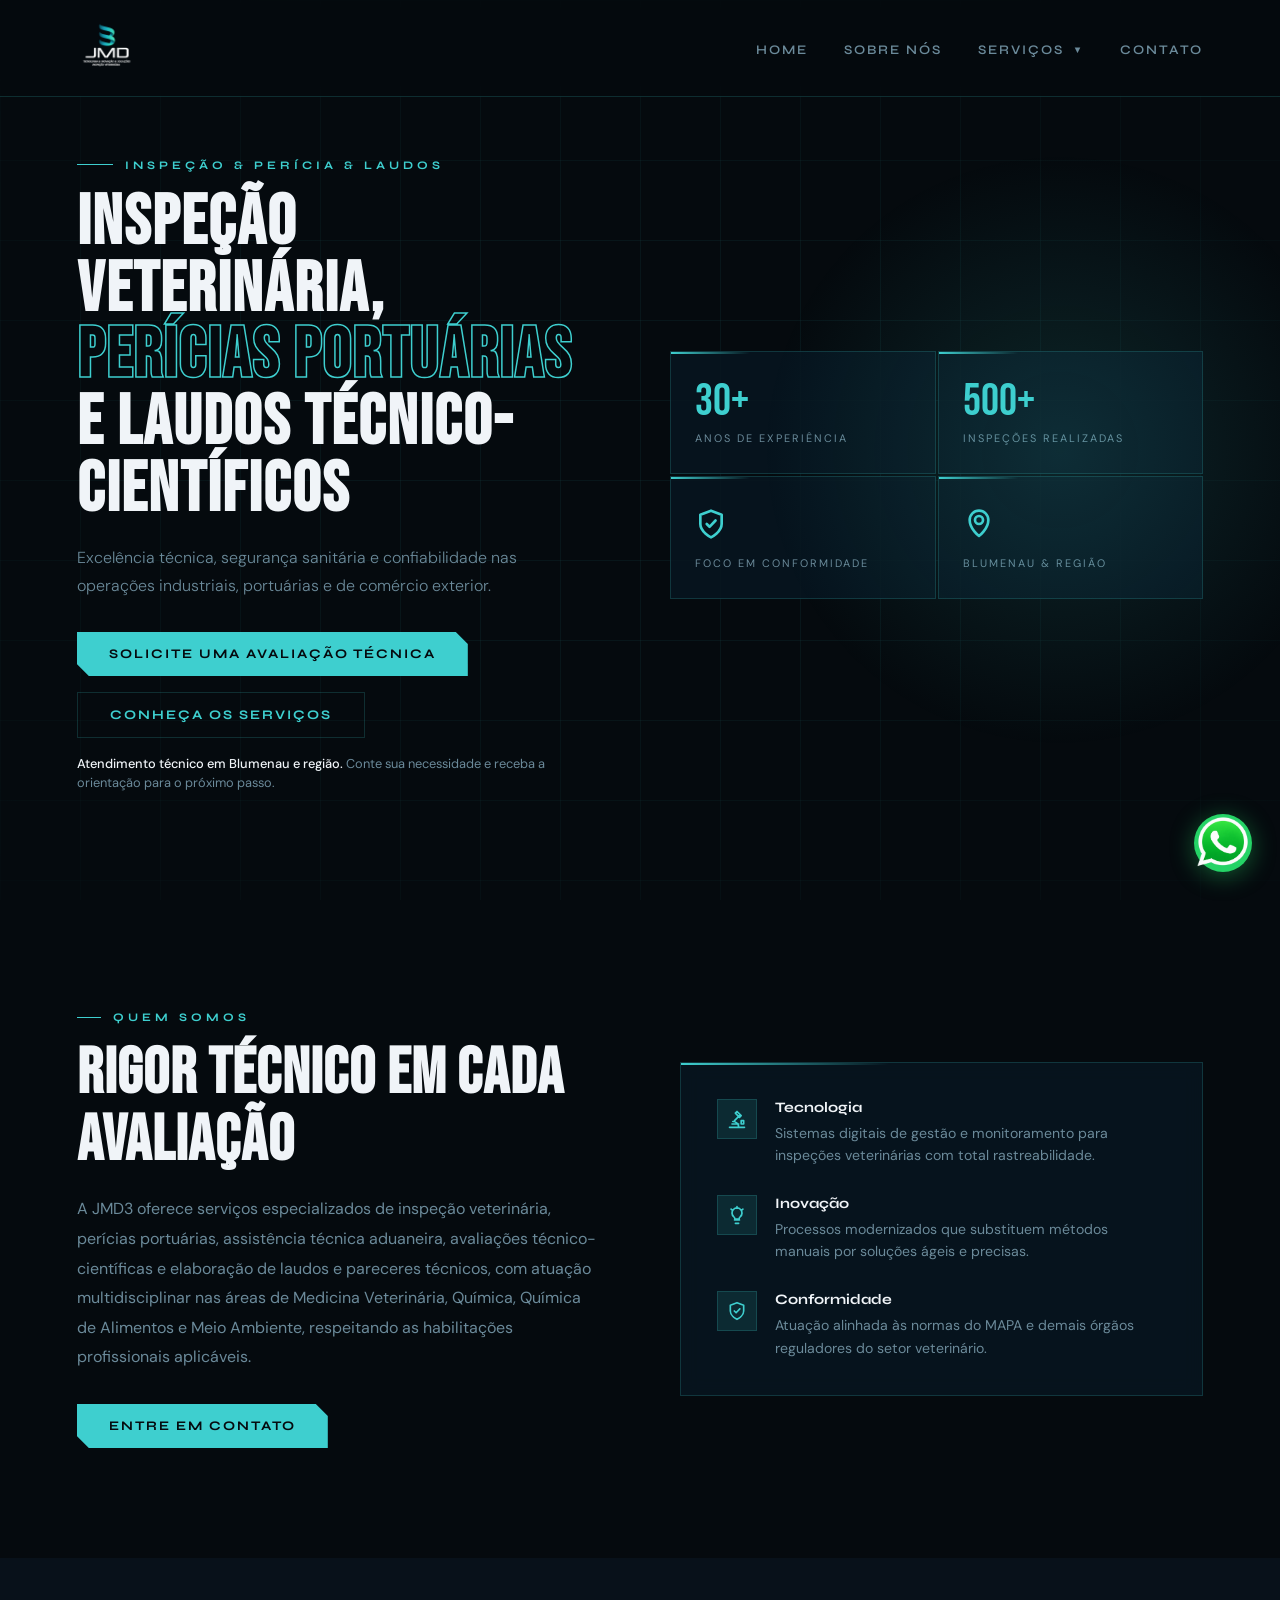
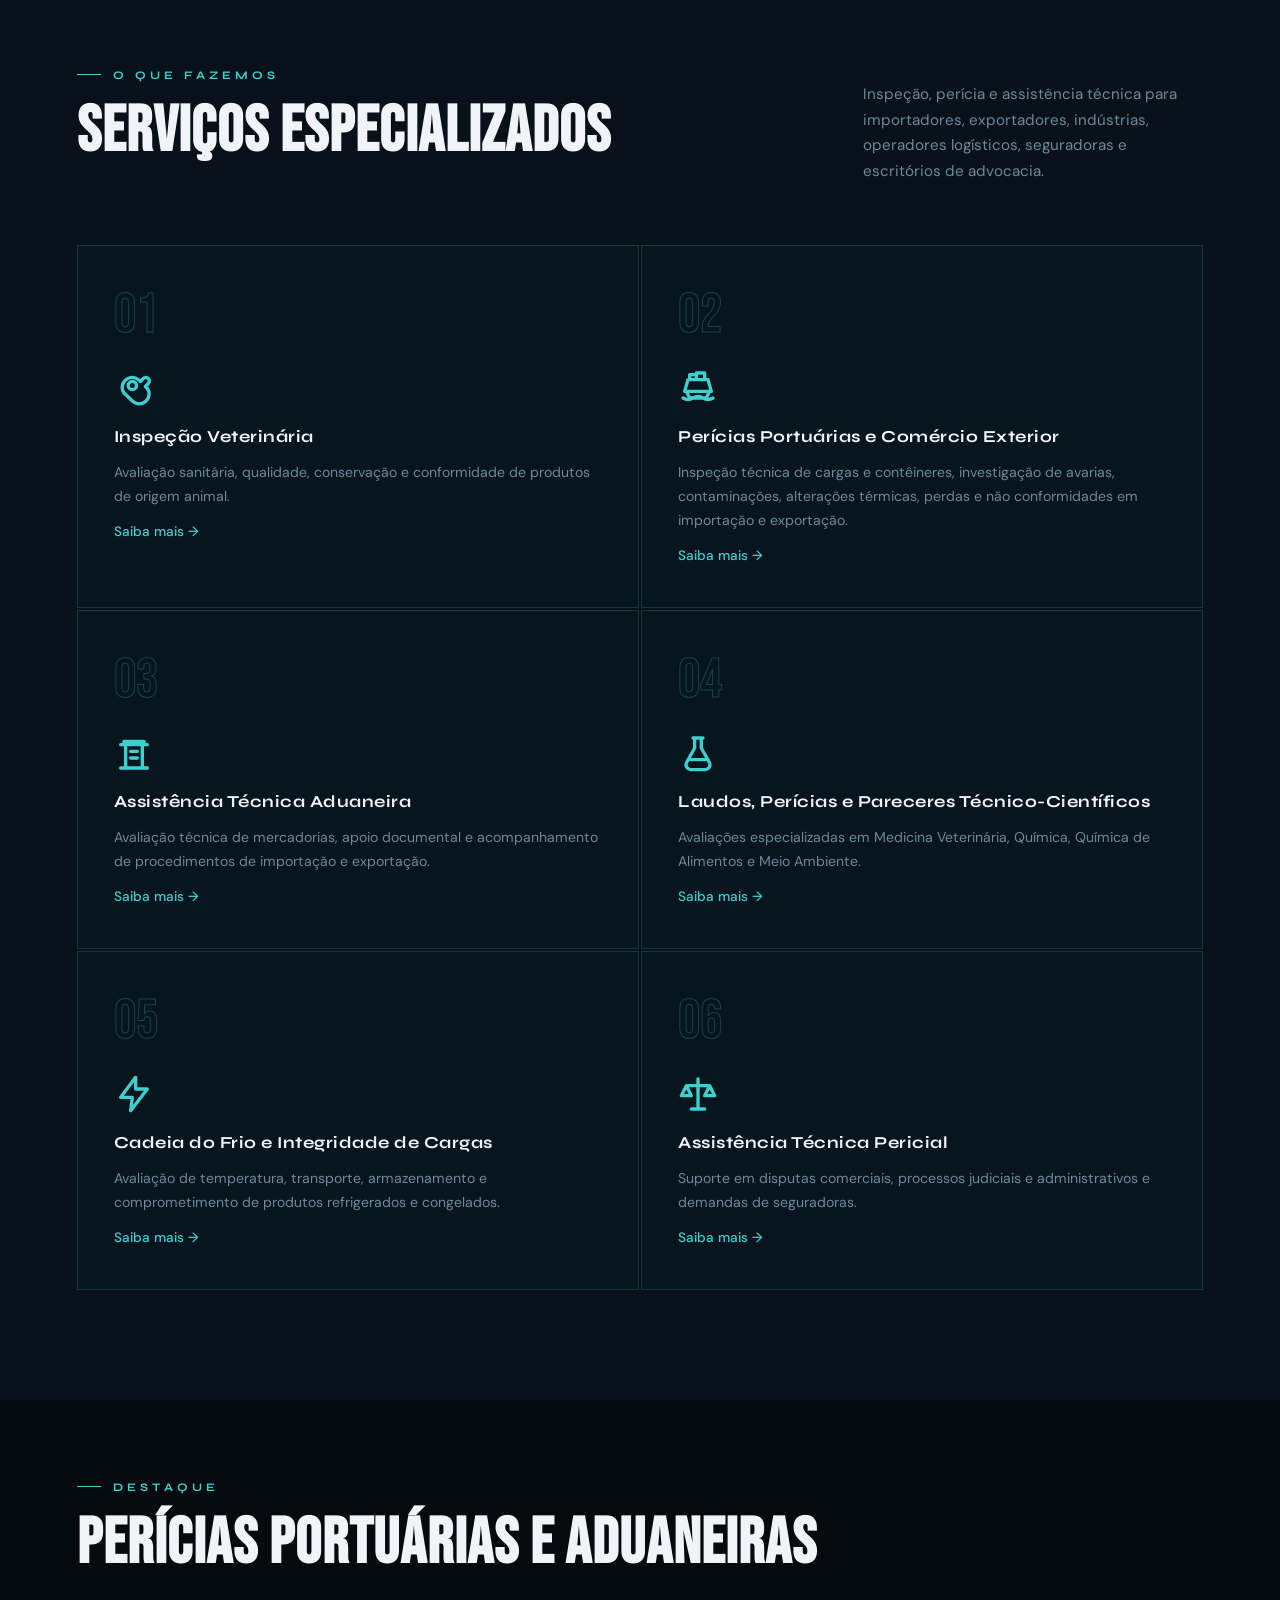
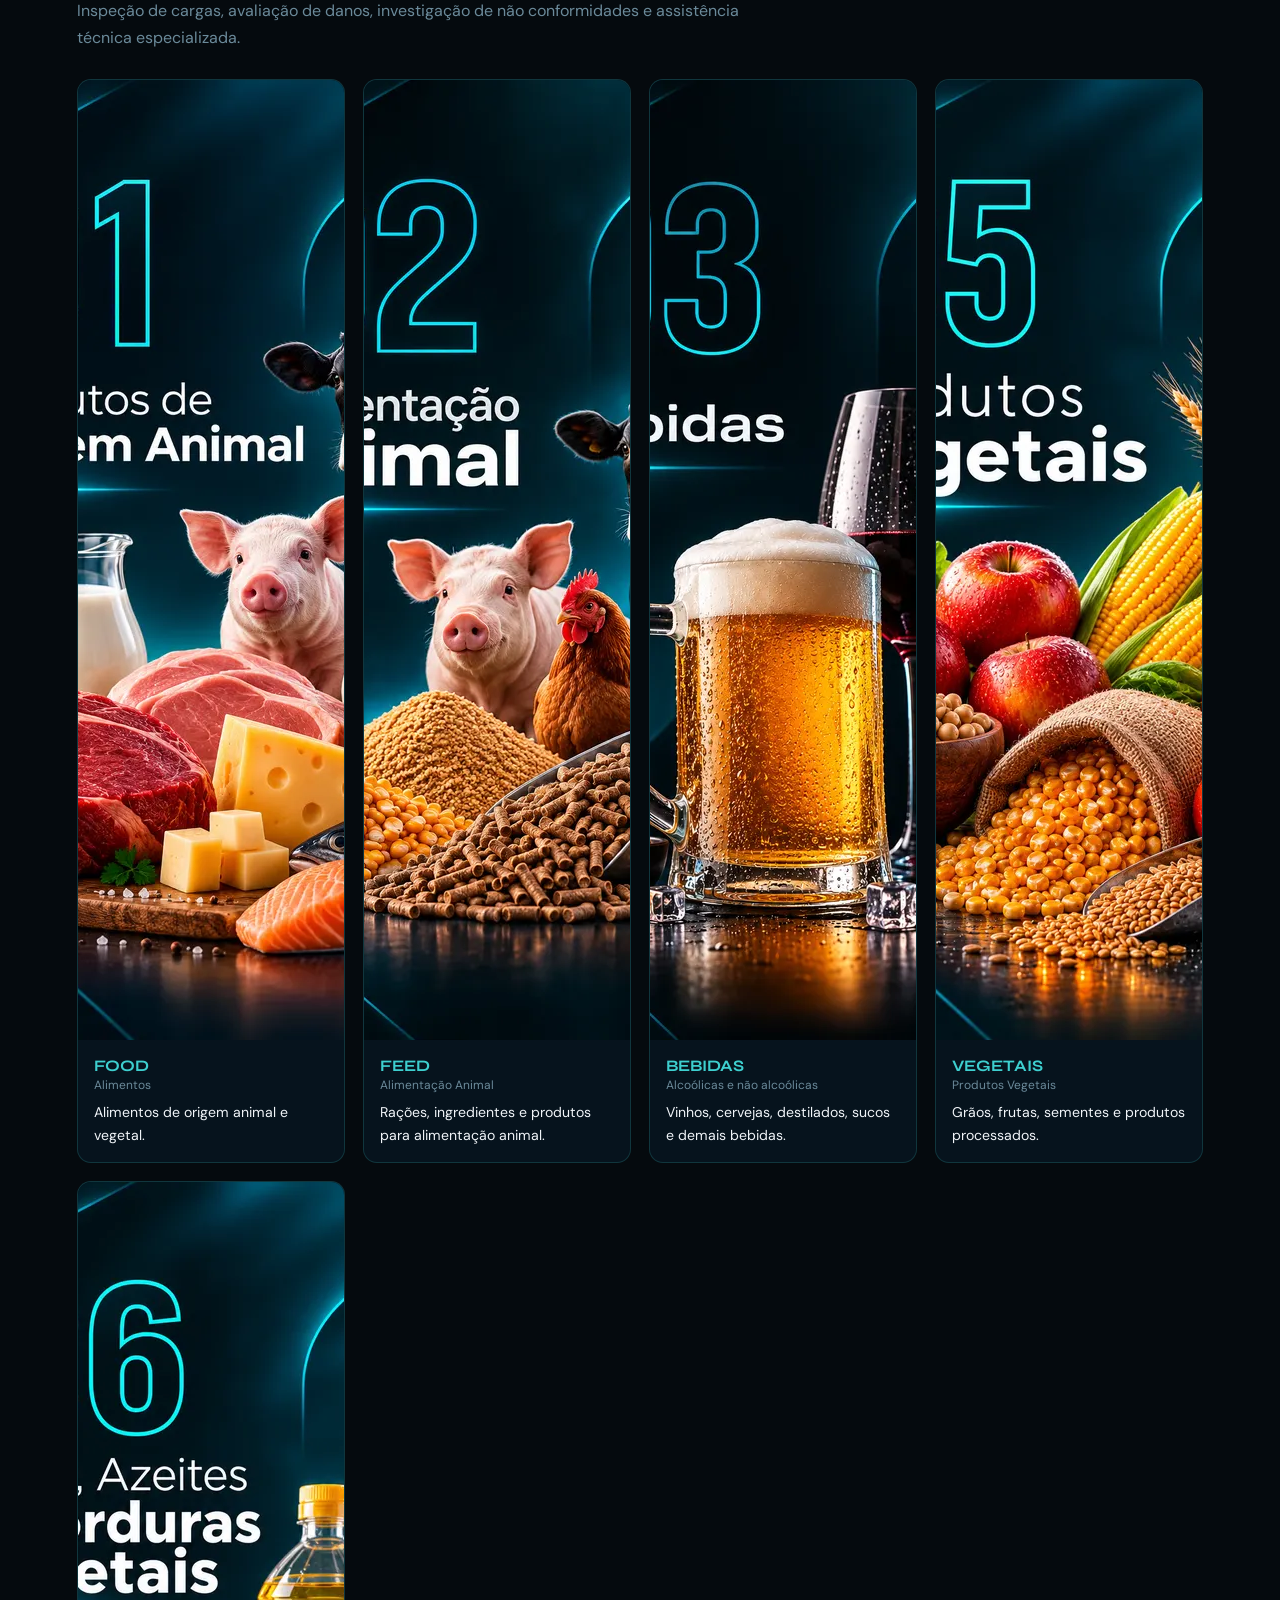
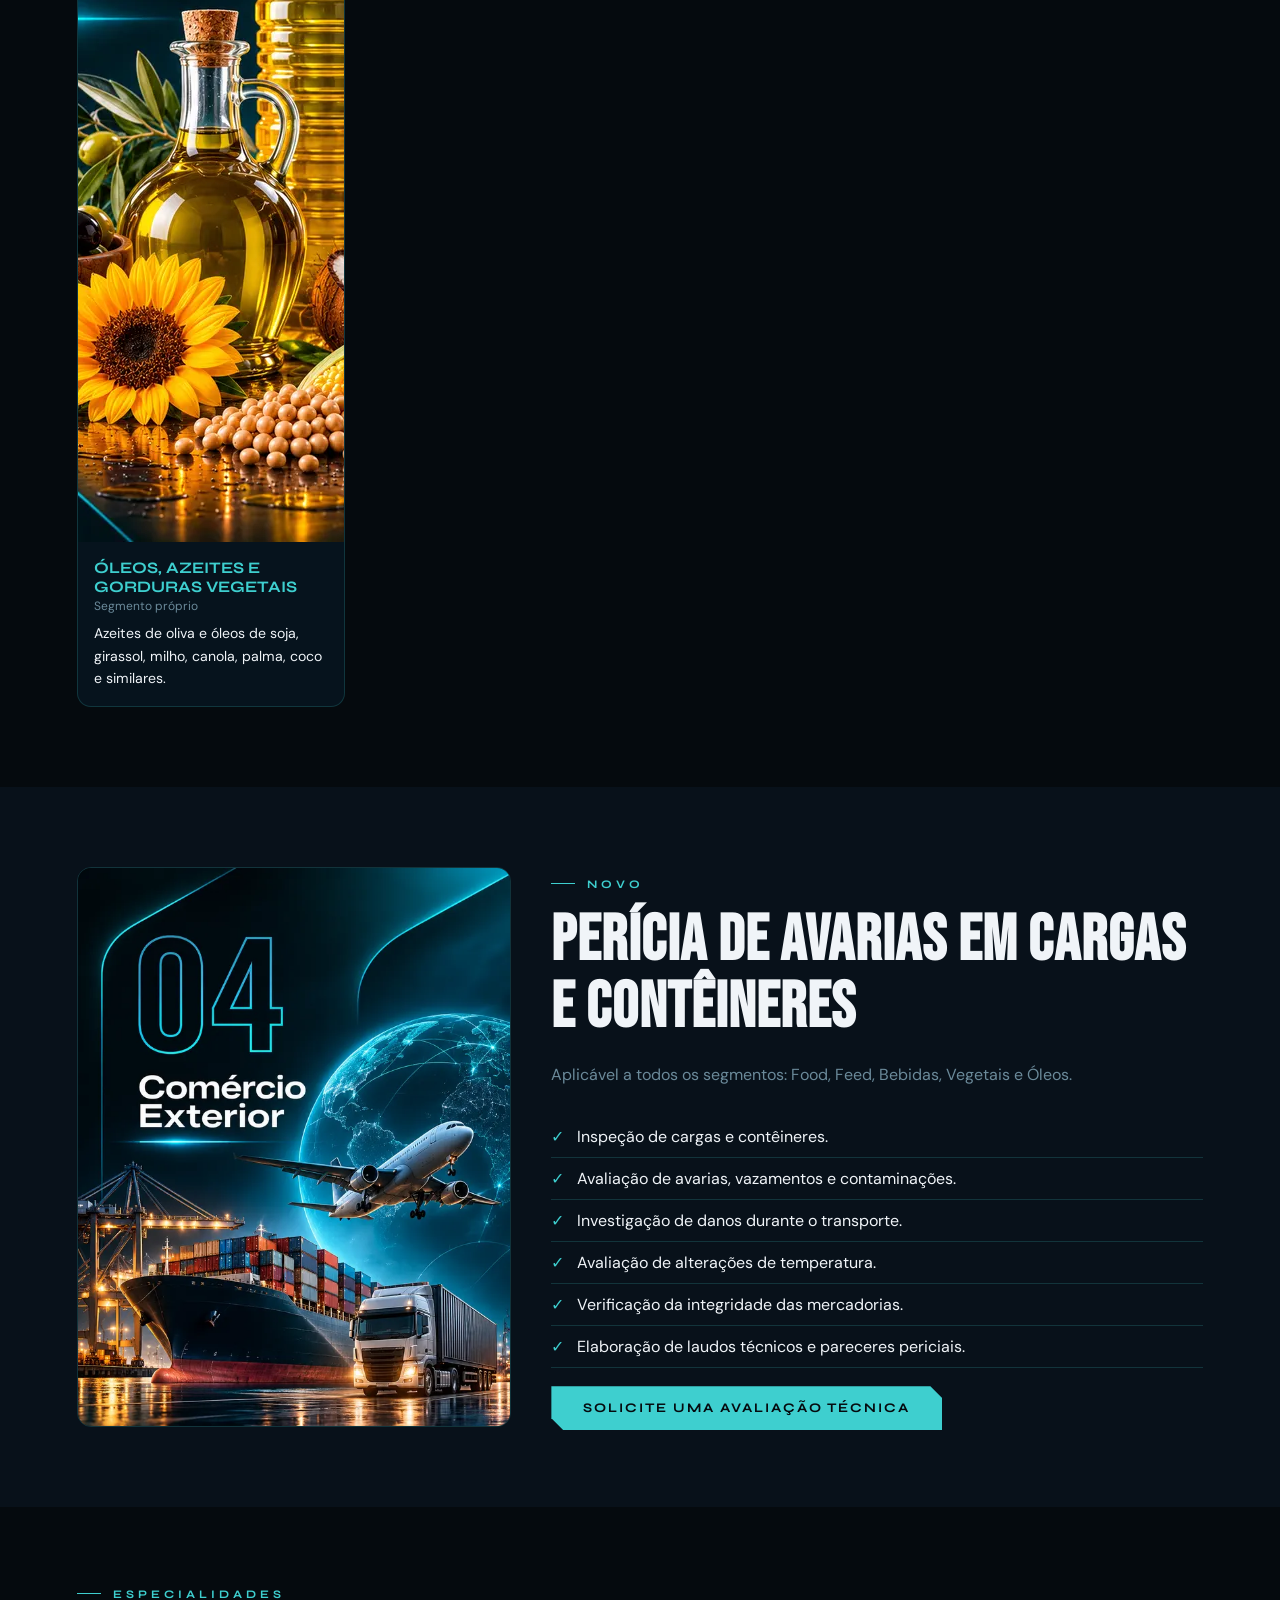
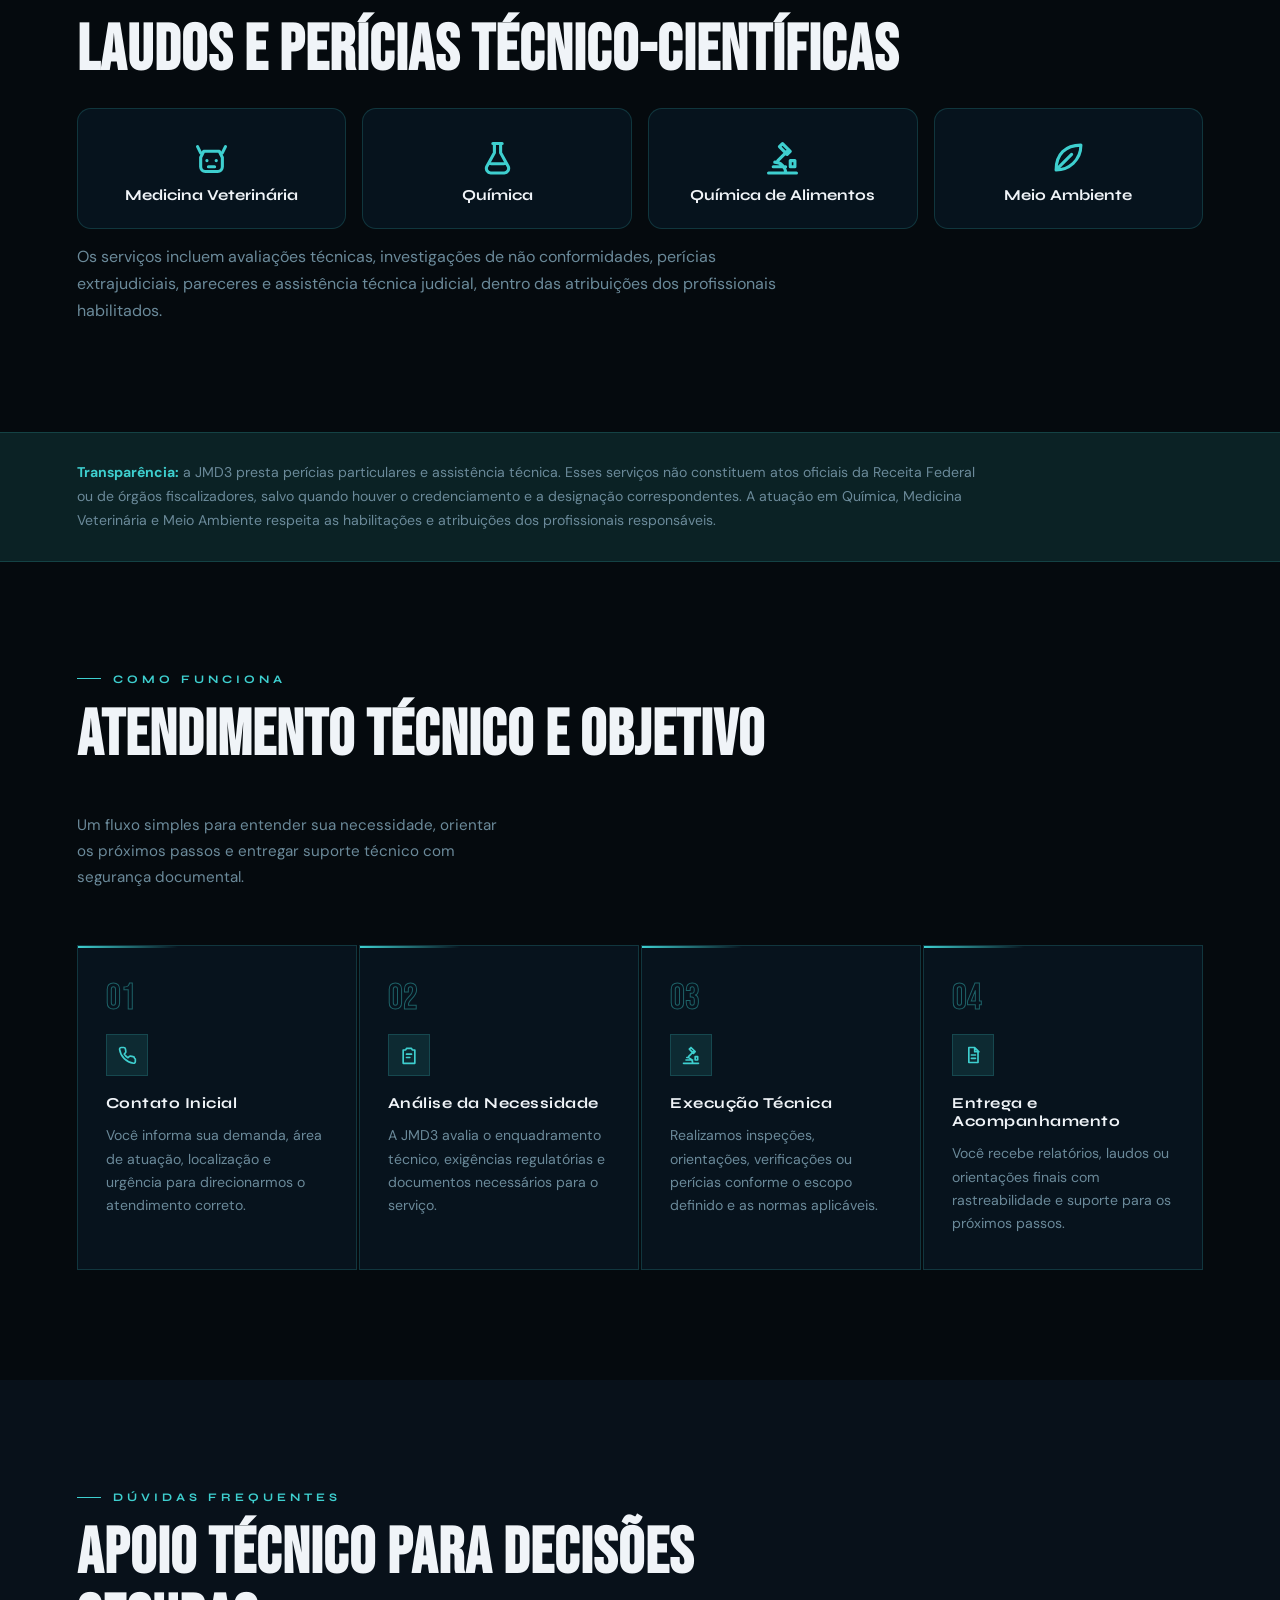
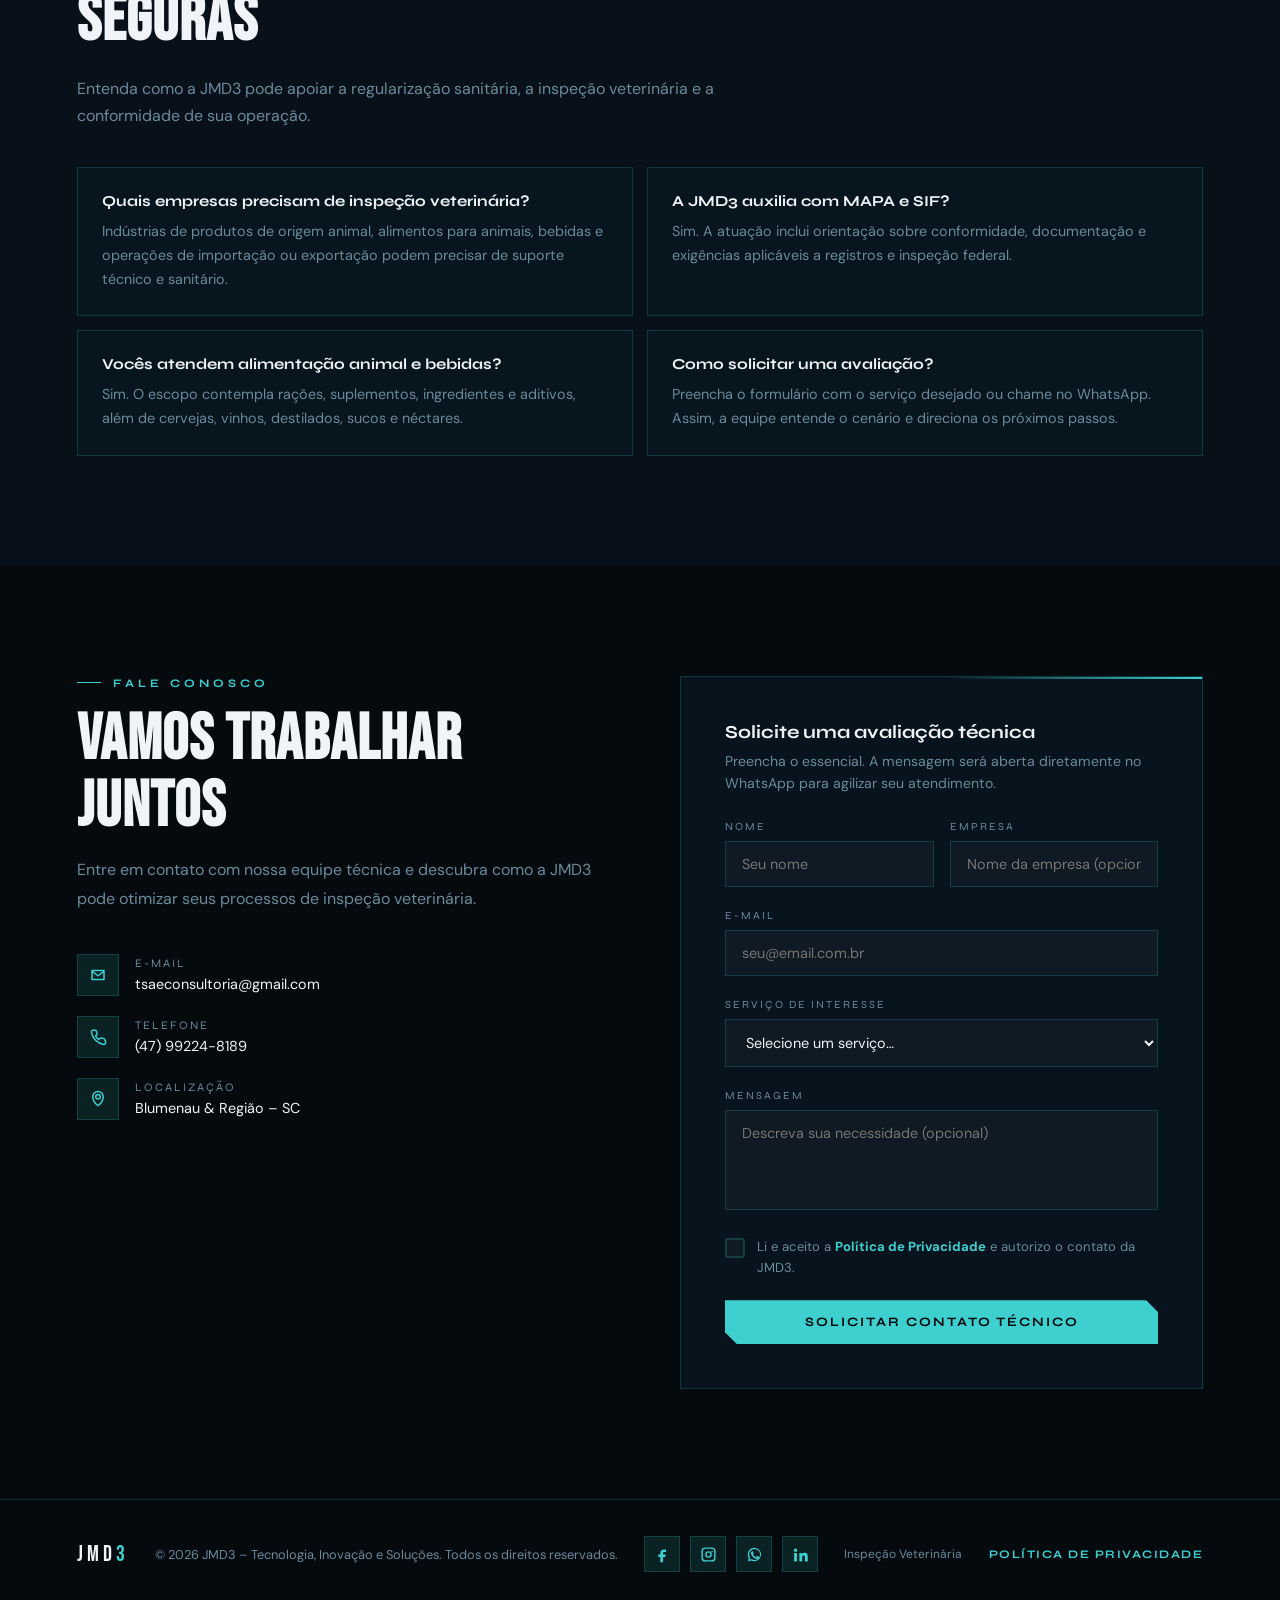
==== commit cfa96732: "Initial commit" ====
--- a/index.html
+++ b/index.html
@@ -3,24 +3,27 @@
 <html lang="pt-BR">
 <head>
   <meta charset="UTF-8" />
-  <meta name="description" content="JMD3 em Blumenau/SC: inspeção veterinária, conformidade MAPA/SIF, alimentação animal, bebidas, comércio exterior e laudos técnicos com rastreabilidade."/>
+  <meta name="description" content="Inspeção veterinária, perícias portuárias, assistência técnica aduaneira e laudos técnico-científicos em Medicina Veterinária, Química, Química de Alimentos e Meio Ambiente. Blumenau/SC."/>
   <meta name="keywords" content="inspeção veterinária, consultoria veterinária, inspeção sanitária, inspeção de produtos de origem animal, SIF, MAPA, RIISPOA, consultoria MAPA, regularização MAPA, laudo veterinário, laudo técnico veterinário, auditoria sanitária, vigilância sanitária animal, conformidade sanitária, rastreabilidade animal, rastreabilidade de alimentos, segurança dos alimentos, qualidade de alimentos, indústria de alimentos, frigorífico, laticínio, indústria de carnes, indústria de pescados, indústria de ovos, mel e derivados, produtos de origem animal, alimentação animal, fábrica de ração, registro de ração, suplementos para animais, aditivos para ração, premix, bebidas MAPA, registro de bebidas, cervejaria, vinícola, cachaçaria, sucos e néctares, comércio exterior, importação de alimentos, exportação de alimentos, perícia portuária, perícia em carga, certificação sanitária, habilitação de exportador, inspeção federal, serviço de inspeção federal, consultoria SIF, consultoria SISBI, consultoria SIM, fiscalização sanitária, adequação regulatória, documentação sanitária, inspeção industrial, inspeção de alimentos, consultoria agroindustrial, veterinário Blumenau, inspeção veterinária Blumenau, consultoria MAPA Blumenau, inspeção veterinária Santa Catarina, consultoria sanitária SC, laudo técnico Blumenau"/>
   <meta name="robots" content="index, follow"/>
 <meta name="viewport" content="width=device-width, initial-scale=1.0"/>
   <meta property="og:type" content="website"/>
-  <meta property="og:title" content="JMD3 – Tecnologia & Inspeção Veterinária | Blumenau/SC"/>
-  <meta property="og:description" content="JMD3 em Blumenau/SC: inspeção veterinária, conformidade MAPA/SIF, alimentação animal, bebidas, comércio exterior e laudos técnicos com rastreabilidade."/>
+  <meta property="og:title" content="JMD3 | Inspeção Veterinária, Perícias Portuárias e Laudos Técnico-Científicos"/>
+  <meta property="og:description" content="Inspeção veterinária, perícias portuárias, assistência técnica aduaneira e laudos técnico-científicos em Medicina Veterinária, Química, Química de Alimentos e Meio Ambiente. Blumenau/SC."/>
+  <meta name="twitter:card" content="summary_large_image"/>
   <meta property="og:locale" content="pt_BR"/>
   <meta property="og:site_name" content="JMD3"/>
-  <meta property="og:image" content="https://jmd-3.vercel.app/logo-jmd3.webp"/>
-  <meta property="og:url" content="https://jmd-3.vercel.app/"/>
-    <link rel="canonical" href="https://jmd-3.vercel.app/"/>
+  <meta property="og:image" content="https://jmd3com.vercel.app/logo-jmd3.webp"/>
+  <meta property="og:url" content="https://jmd3com.vercel.app/"/>
+    <link rel="canonical" href="https://jmd3com.vercel.app/"/>
   <link rel="icon" type="image/x-icon" href="ICON.ico">
-  <title>JMD3 – Tecnologia & Inspeção Veterinária | Blumenau/SC</title>
+  <link rel="icon" type="image/png" sizes="512x512" href="favicon-512.png">
+  <link rel="apple-touch-icon" href="apple-touch-icon.png">
+  <title>JMD3 | Inspeção Veterinária, Perícias Portuárias e Laudos Técnico-Científicos</title>
   <link href="https://fonts.googleapis.com/css2?family=Bebas+Neue&family=Syne:wght@400;600;700;800&family=DM+Sans:ital,wght@0,300;0,400;0,500;1,300&display=swap" rel="stylesheet"/>
   <link rel="stylesheet" href="jmd3-icons.css"/>
   <script type="application/ld+json">
-  {"@context":"https://schema.org","@type":"ProfessionalService","name":"JMD3 Tecnologia, Inovação e Soluções","description":"Consultoria e inspeção veterinária, conformidade MAPA/SIF, alimentação animal, bebidas e comércio exterior.","url":"https://jmd-3.vercel.app/","telephone":"+5547992248189","email":"tsaeconsultoria@gmail.com","areaServed":["Blumenau","Santa Catarina","Brasil"],"sameAs":["https://www.instagram.com/jmd3insp/","https://www.facebook.com/p/JMD3-Inspe%C3%A7%C3%A3o-Veterin%C3%A1ria-100088308552055/"],"serviceType":["Inspeção veterinária","Consultoria MAPA e SIF","Alimentação animal","Bebidas","Comércio exterior"]}
+  {"@context":"https://schema.org","@type":"ProfessionalService","name":"JMD3 Tecnologia, Inovação e Soluções","description":"Inspeção veterinária, perícias portuárias, assistência técnica aduaneira e laudos técnico-científicos em Medicina Veterinária, Química, Química de Alimentos e Meio Ambiente.","url":"https://jmd3com.vercel.app/","image":"https://jmd3com.vercel.app/logo-jmd3.webp","telephone":"+5547992248189","email":"tsaeconsultoria@gmail.com","address":{"@type":"PostalAddress","addressLocality":"Blumenau","addressRegion":"SC","addressCountry":"BR"},"areaServed":["Blumenau","Santa Catarina","Brasil"],"sameAs":["https://www.instagram.com/jmd3insp/","https://www.facebook.com/p/JMD3-Inspe%C3%A7%C3%A3o-Veterin%C3%A1ria-100088308552055/"],"serviceType":["Inspeção veterinária","Perícias portuárias","Perícia de avarias em cargas e contêineres","Assistência técnica aduaneira","Laudos e pareceres técnico-científicos","Avaliação da cadeia do frio","Assistência técnica pericial"]}
   </script>
   <style>
     *, *::before, *::after { box-sizing: border-box; margin: 0; padding: 0; }
@@ -988,6 +991,26 @@
   .whatsapp-btn img { width: 100%; height: 100%; }
 }
 
+
+.svc-link{display:inline-block;margin-top:14px;color:var(--teal);font-size:.85rem;text-decoration:none;font-weight:500}
+.x-sec{padding:80px 6%}.x-alt{background:var(--bg2)}
+.x-lead{color:var(--muted);max-width:720px;line-height:1.7;margin:14px 0 28px}
+.seg-grid{display:grid;grid-template-columns:repeat(auto-fit,minmax(220px,1fr));gap:18px}
+.seg-card{background:var(--card);border:1px solid var(--border);border-radius:14px;overflow:hidden;display:flex;flex-direction:column}
+.seg-card img{width:100%;aspect-ratio:4/3;object-fit:cover;object-position:top;display:block}
+.seg-ico{aspect-ratio:4/3;display:flex;align-items:center;justify-content:center;background:var(--teal-dim);color:var(--teal);font-size:3rem}
+.seg-body{padding:16px}.seg-body h3{font-family:'Syne',sans-serif;font-size:1rem;color:var(--teal)}
+.seg-body span{display:block;font-size:.75rem;color:var(--muted);margin:2px 0 8px}.seg-body p{font-size:.88rem;line-height:1.6}
+.avarias-wrap{display:grid;grid-template-columns:minmax(0,.8fr) minmax(0,1.2fr);gap:40px;align-items:center}
+.avarias-wrap img{width:100%;max-height:560px;object-fit:cover;object-position:top;border-radius:14px;border:1px solid var(--border)}
+.x-list{list-style:none;margin:0 0 28px}.x-list li{padding:10px 0 10px 26px;position:relative;border-bottom:1px solid var(--border)}
+.x-list li::before{content:"✓";position:absolute;left:0;color:var(--teal)}
+.esp-grid{display:grid;grid-template-columns:repeat(auto-fit,minmax(180px,1fr));gap:16px;margin-top:24px}
+.esp{background:var(--card);border:1px solid var(--border);border-radius:14px;padding:24px;text-align:center;color:var(--teal);font-size:2rem}
+.esp h4{font-family:'Syne',sans-serif;font-size:.95rem;color:var(--white);margin-top:10px}
+.x-aviso{padding:28px 6%;background:var(--teal-dim);border-top:1px solid var(--border);border-bottom:1px solid var(--border)}
+.x-aviso p{font-size:.88rem;line-height:1.7;color:var(--muted);max-width:900px}.x-aviso strong{color:var(--teal)}
+@media(max-width:800px){.avarias-wrap{grid-template-columns:1fr}.x-sec{padding:56px 6%}}
 </style>
 </head>
 <body>
@@ -1005,7 +1028,9 @@
         <a href="servico-produtos-origem-animal.html">Produtos de Origem Animal</a>
         <a href="servico-alimentacao-animal.html">Alimentação Animal</a>
         <a href="servico-bebidas.html">Bebidas (MAPA)</a>
-        <a href="servico-comercio-exterior.html">Comércio Exterior — Perícia Portuária</a>
+        <a href="servico-comercio-exterior.html">Perícias Portuárias e Aduaneiras</a>
+        <a href="#avarias">Perícia de Avarias em Cargas</a>
+        <a href="#laudos">Laudos Técnico-Científicos</a>
       </div>
     </li>
     <li class="nav-item"><a href="contato.html" onclick="closeMenu()">Contato</a></li>
@@ -1019,15 +1044,13 @@
 
 <section id="hero">
   <div class="hero-left">
-    <div class="hero-tag">Tecnologia &amp; Inovação &amp; Soluções</div>
+    <div class="hero-tag">Inspeção &amp; Perícia &amp; Laudos</div>
     <h1 class="hero-title">
-      Inspeção<br><em>Veterinária</em><br>de Precisão
+      Inspeção Veterinária,<br><em>Perícias Portuárias</em><br>e Laudos Técnico-Científicos
     </h1>
-    <p class="hero-sub">
-      Soluções em inspeção e vigilância sanitária animal com emissão de <strong style="color:var(--teal)">laudos digitais</strong>, relatórios em nuvem e rastreabilidade completa — garantindo conformidade total e eficiência operacional.
-    </p>
+    <p class="hero-sub">Excelência técnica, segurança sanitária e confiabilidade nas operações industriais, portuárias e de comércio exterior.</p>
     <div class="hero-cta">
-      <a href="#contato" class="btn-primary">Solicitar Diagnóstico</a>
+      <a href="#contato" class="btn-primary">Solicite uma Avaliação Técnica</a>
       <a href="#servicos" class="btn-ghost">Conheça os Serviços</a>
     </div>
     <p class="hero-reassurance"><strong>Atendimento técnico em Blumenau e região.</strong> Conte sua necessidade e receba a orientação para o próximo passo.</p>
@@ -1060,12 +1083,9 @@
 <section id="sobre">
   <div class="about-left reveal">
     <div class="section-tag">Quem Somos</div>
-    <h2 class="section-title">Tecnologia a Serviço da Saúde Animal</h2>
+    <h2 class="section-title">Rigor Técnico em Cada Avaliação</h2>
     <p class="about-desc">
-      A JMD3 nasceu da convergência entre tecnologia de ponta e expertise veterinária. Atuamos para transformar processos de inspeção em fluxos inteligentes, rastreáveis e seguros para toda a cadeia produtiva.
-    </p>
-    <p class="about-desc">
-      Combinamos inovação digital com rigor técnico para atender estabelecimentos que precisam de conformidade total com as exigências sanitárias vigentes.
+      A JMD3 oferece serviços especializados de inspeção veterinária, perícias portuárias, assistência técnica aduaneira, avaliações técnico-científicas e elaboração de laudos e pareceres técnicos, com atuação multidisciplinar nas áreas de Medicina Veterinária, Química, Química de Alimentos e Meio Ambiente, respeitando as habilitações profissionais aplicáveis.
     </p>
     <a href="#contato" class="btn-primary" style="display:inline-block; margin-top: 8px;">Entre em Contato</a>
   </div>
@@ -1106,77 +1126,96 @@
       <h2 class="section-title">Serviços Especializados</h2>
     </div>
     <p class="reveal" style="color: var(--muted); max-width: 340px; font-size: .95rem; line-height: 1.7;">
-      Soluções integradas para toda a cadeia de inspeção veterinária, do campo à certificação.
+      Inspeção, perícia e assistência técnica para importadores, exportadores, indústrias, operadores logísticos, seguradoras e escritórios de advocacia.
     </p>
   </div>
 
   <div class="services-grid">
-
-
-<!-- 01 -->
 <div class="service-card reveal">
   <div class="service-num">01</div>
   <div class="service-icon"><span class="svg-symbol icon-meat" aria-hidden="true"></span></div>
-  <h3>Produtos de Origem Animal <span class="service-tag" style="margin:0 0 0 8px;">SIF/MAPA</span></h3>
-  <ul class="svc-list">
-    <li>Bovinos</li>
-    <li>Suínos</li>
-    <li>Aves</li>
-    <li>Pescados e derivados</li>
-    <li>Moluscos, crustáceos e equinodermos</li>
-    <li>Leite e derivados</li>
-    <li>Ovos e derivados</li>
-    <li>Mel, cera e derivados de abelhas</li>
-    <li>Rãs e outros aquáticos</li>
-  </ul>
+  <h3>Inspeção Veterinária</h3>
+  <p>Avaliação sanitária, qualidade, conservação e conformidade de produtos de origem animal.</p>
+  <a class="svc-link" href="servico-produtos-origem-animal.html">Saiba mais →</a>
 </div>
 
-<!-- 02 -->
 <div class="service-card reveal">
   <div class="service-num">02</div>
-  <div class="service-icon"><span class="svg-symbol icon-grain" aria-hidden="true"></span></div>
-  <h3>Alimentação Animal</h3>
-  <ul class="svc-list">
-    <li>Rações e concentrados</li>
-    <li>Suplementos minerais e vitamínicos</li>
-    <li>Ingredientes e aditivos</li>
-    <li>Premixes</li>
-    <li>Inspeção e registro de estabelecimentos fabricantes</li>
-  </ul>
+  <div class="service-icon"><span class="svg-symbol icon-ship" aria-hidden="true"></span></div>
+  <h3>Perícias Portuárias e Comércio Exterior</h3>
+  <p>Inspeção técnica de cargas e contêineres, investigação de avarias, contaminações, alterações térmicas, perdas e não conformidades em importação e exportação.</p>
+  <a class="svc-link" href="servico-comercio-exterior.html">Saiba mais →</a>
 </div>
 
-<!-- 03 -->
 <div class="service-card reveal">
   <div class="service-num">03</div>
-  <div class="service-icon"><span class="svg-symbol icon-beverage" aria-hidden="true"></span></div>
-  <h3>Bebidas <span class="service-tag" style="margin:0 0 0 8px;">MAPA</span></h3>
-  <ul class="svc-list">
-    <li>Vinhos e derivados da uva</li>
-    <li>Cervejas e chopes</li>
-    <li>Destilados (cachaça, aguardentes)</li>
-    <li>Sucos e néctares</li>
-    <li>Bebidas fermentadas</li>
-  </ul>
+  <div class="service-icon"><span class="svg-symbol icon-customs" aria-hidden="true"></span></div>
+  <h3>Assistência Técnica Aduaneira</h3>
+  <p>Avaliação técnica de mercadorias, apoio documental e acompanhamento de procedimentos de importação e exportação.</p>
+  <a class="svc-link" href="#aviso">Saiba mais →</a>
 </div>
 
-<!-- 04 -->
 <div class="service-card reveal">
   <div class="service-num">04</div>
-  <div class="service-icon"><span class="svg-symbol icon-ship" aria-hidden="true"></span></div>
-  <h3>Comércio Exterior <span class="service-tag" style="margin:0 0 0 8px;">Perícia Portuária</span></h3>
-  <ul class="svc-list">
-    <li>Importação de produtos de origem animal</li>
-    <li>Importação de produtos de origem vegetal</li>
-    <li>Importação de bebidas</li>
-    <li>Importação de alimentos para animais</li>
-    <li>Exportação — adequação a requisitos internacionais</li>
-    <li>Habilitação de estabelecimentos exportadores</li>
-    <li>Certificação sanitária internacional</li>
-  </ul>
+  <div class="service-icon"><span class="svg-symbol icon-flask" aria-hidden="true"></span></div>
+  <h3>Laudos, Perícias e Pareceres Técnico-Científicos</h3>
+  <p>Avaliações especializadas em Medicina Veterinária, Química, Química de Alimentos e Meio Ambiente.</p>
+  <a class="svc-link" href="#laudos">Saiba mais →</a>
 </div>
 
-
-  </div>
+<div class="service-card reveal">
+  <div class="service-num">05</div>
+  <div class="service-icon"><span class="svg-symbol icon-bolt" aria-hidden="true"></span></div>
+  <h3>Cadeia do Frio e Integridade de Cargas</h3>
+  <p>Avaliação de temperatura, transporte, armazenamento e comprometimento de produtos refrigerados e congelados.</p>
+  <a class="svc-link" href="#avarias">Saiba mais →</a>
+</div>
+
+<div class="service-card reveal">
+  <div class="service-num">06</div>
+  <div class="service-icon"><span class="svg-symbol icon-scale" aria-hidden="true"></span></div>
+  <h3>Assistência Técnica Pericial</h3>
+  <p>Suporte em disputas comerciais, processos judiciais e administrativos e demandas de seguradoras.</p>
+  <a class="svc-link" href="#contato">Saiba mais →</a>
+</div>
+
+  </div>
+</section>
+
+
+<!-- PERÍCIAS PORTUÁRIAS -->
+<section id="pericias" class="x-sec">
+  <div class="section-tag">Destaque</div>
+  <h2 class="section-title">Perícias Portuárias e Aduaneiras</h2>
+  <p class="x-lead">Inspeção de cargas, avaliação de danos, investigação de não conformidades e assistência técnica especializada.</p>
+  <div class="seg-grid"><div class="seg-card reveal"><img src="img/food.webp" alt="FOOD" loading="lazy" width="640" height="960"><div class="seg-body"><h3>FOOD</h3><span>Alimentos</span><p>Alimentos de origem animal e vegetal.</p></div></div><div class="seg-card reveal"><img src="img/feed.webp" alt="FEED" loading="lazy" width="640" height="960"><div class="seg-body"><h3>FEED</h3><span>Alimentação Animal</span><p>Rações, ingredientes e produtos para alimentação animal.</p></div></div><div class="seg-card reveal"><img src="img/bebidas.webp" alt="BEBIDAS" loading="lazy" width="640" height="960"><div class="seg-body"><h3>BEBIDAS</h3><span>Alcoólicas e não alcoólicas</span><p>Vinhos, cervejas, destilados, sucos e demais bebidas.</p></div></div><div class="seg-card reveal"><img src="img/vegetais.webp" alt="Produtos vegetais: grãos, frutas e cereais" loading="lazy" width="640" height="960"><div class="seg-body"><h3>VEGETAIS</h3><span>Produtos Vegetais</span><p>Grãos, frutas, sementes e produtos processados.</p></div></div><div class="seg-card reveal"><img src="img/oleos.webp" alt="Óleos, azeites e gorduras vegetais" loading="lazy" width="640" height="960"><div class="seg-body"><h3>ÓLEOS, AZEITES E GORDURAS VEGETAIS</h3><span>Segmento próprio</span><p>Azeites de oliva e óleos de soja, girassol, milho, canola, palma, coco e similares.</p></div></div></div>
+</section>
+
+<!-- AVARIAS -->
+<section id="avarias" class="x-sec x-alt">
+  <div class="avarias-wrap">
+    <img class="reveal" src="img/comex.webp" alt="Navio, contêineres e caminhão em operação portuária" loading="lazy" width="640" height="960">
+    <div class="reveal">
+      <div class="section-tag">Novo</div>
+      <h2 class="section-title">Perícia de Avarias em Cargas e Contêineres</h2>
+      <p class="x-lead">Aplicável a todos os segmentos: Food, Feed, Bebidas, Vegetais e Óleos.</p>
+      <ul class="x-list"><li>Inspeção de cargas e contêineres.</li><li>Avaliação de avarias, vazamentos e contaminações.</li><li>Investigação de danos durante o transporte.</li><li>Avaliação de alterações de temperatura.</li><li>Verificação da integridade das mercadorias.</li><li>Elaboração de laudos técnicos e pareceres periciais.</li></ul>
+      <a class="btn-primary" href="https://wa.me/5547992248189?text=Ol%C3%A1%2C%20equipe%20JMD3.%20Gostaria%20de%20solicitar%20uma%20avalia%C3%A7%C3%A3o%20t%C3%A9cnica%20(inspe%C3%A7%C3%A3o%2C%20per%C3%ADcia%20ou%20laudo%20t%C3%A9cnico)." target="_blank" rel="noopener">Solicite uma Avaliação Técnica</a>
+    </div>
+  </div>
+</section>
+
+<!-- LAUDOS -->
+<section id="laudos" class="x-sec">
+  <div class="section-tag">Especialidades</div>
+  <h2 class="section-title">Laudos e Perícias Técnico-Científicas</h2>
+  <div class="esp-grid"><div class="esp reveal"><span class="svg-symbol icon-cow" aria-hidden="true"></span><h4>Medicina Veterinária</h4></div><div class="esp reveal"><span class="svg-symbol icon-flask" aria-hidden="true"></span><h4>Química</h4></div><div class="esp reveal"><span class="svg-symbol icon-microscope" aria-hidden="true"></span><h4>Química de Alimentos</h4></div><div class="esp reveal"><span class="svg-symbol icon-leaf" aria-hidden="true"></span><h4>Meio Ambiente</h4></div></div>
+  <p class="x-lead">Os serviços incluem avaliações técnicas, investigações de não conformidades, perícias extrajudiciais, pareceres e assistência técnica judicial, dentro das atribuições dos profissionais habilitados.</p>
+</section>
+
+<!-- AVISO -->
+<section id="aviso" class="x-sec x-aviso">
+  <p><strong>Transparência:</strong> a JMD3 presta perícias particulares e assistência técnica. Esses serviços não constituem atos oficiais da Receita Federal ou de órgãos fiscalizadores, salvo quando houver o credenciamento e a designação correspondentes. A atuação em Química, Medicina Veterinária e Meio Ambiente respeita as habilitações e atribuições dos profissionais responsáveis.</p>
 </section>
 
 <!-- ATENDIMENTO -->
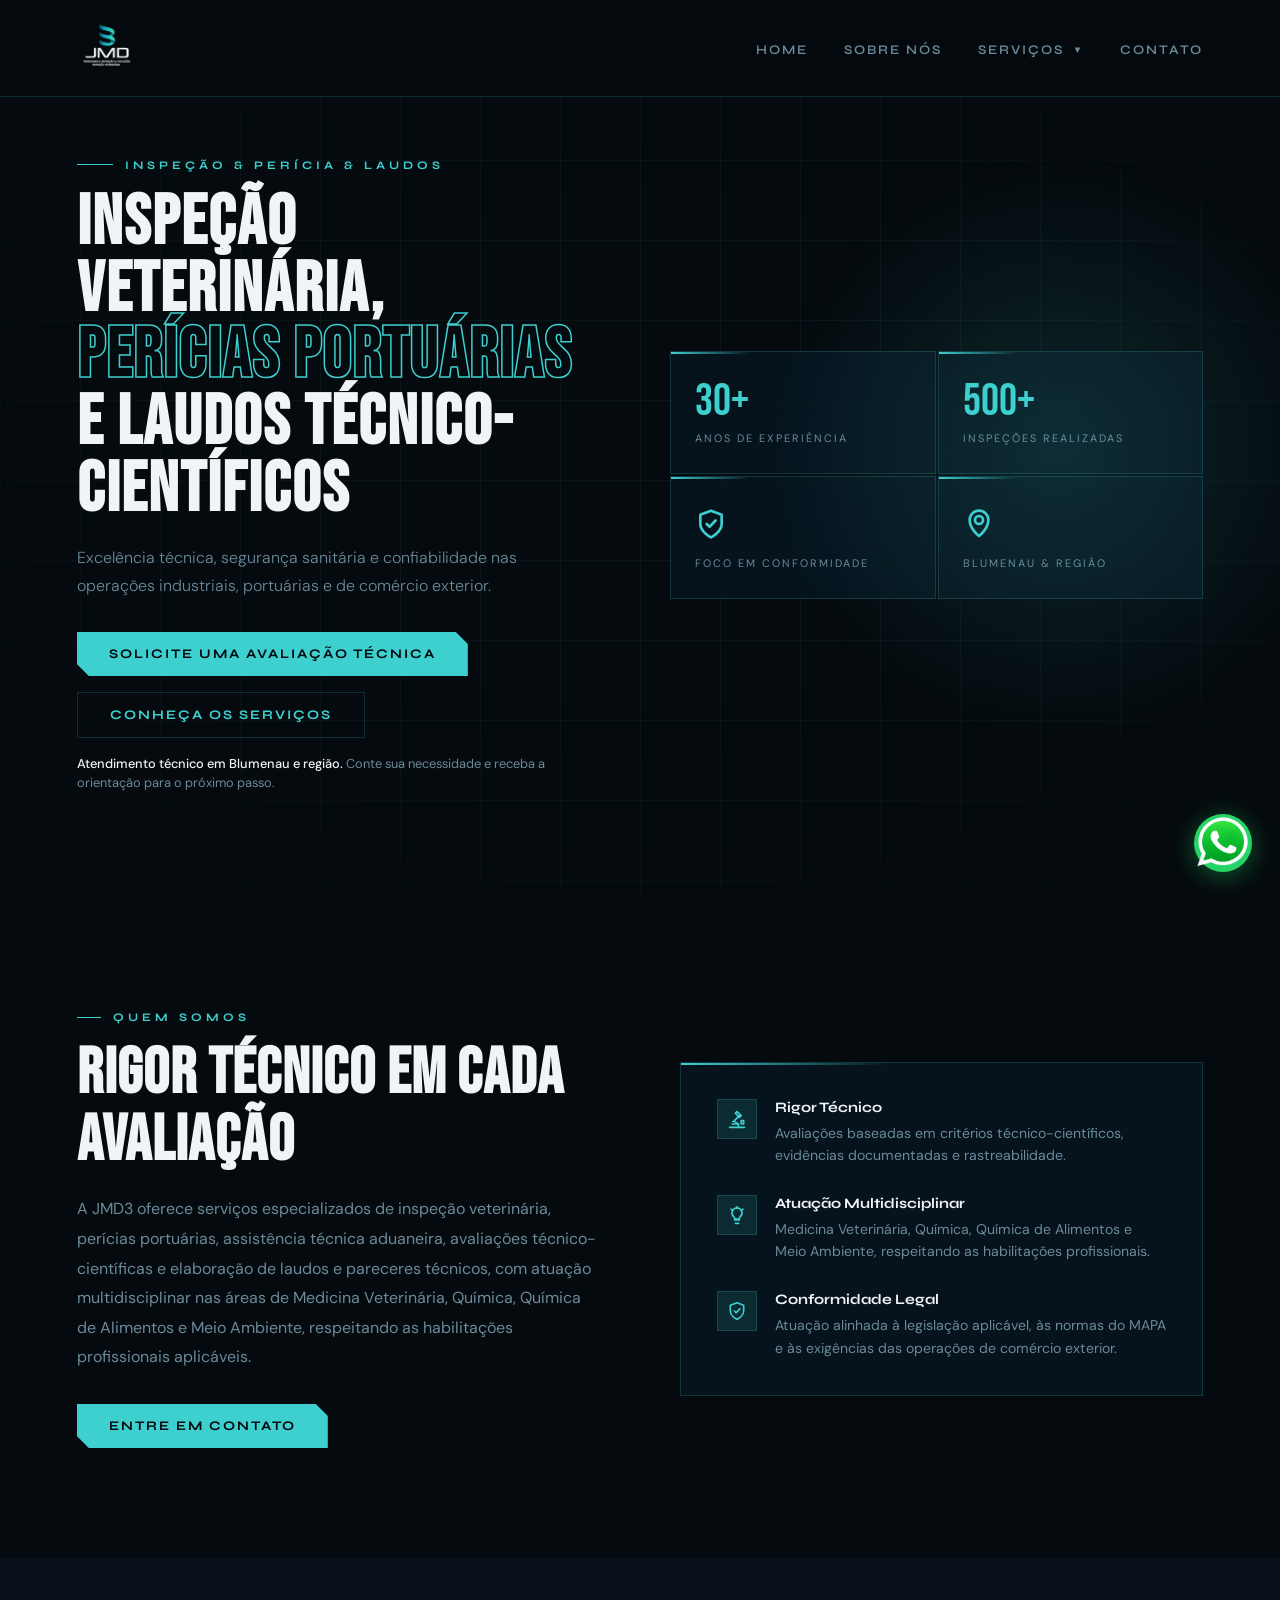
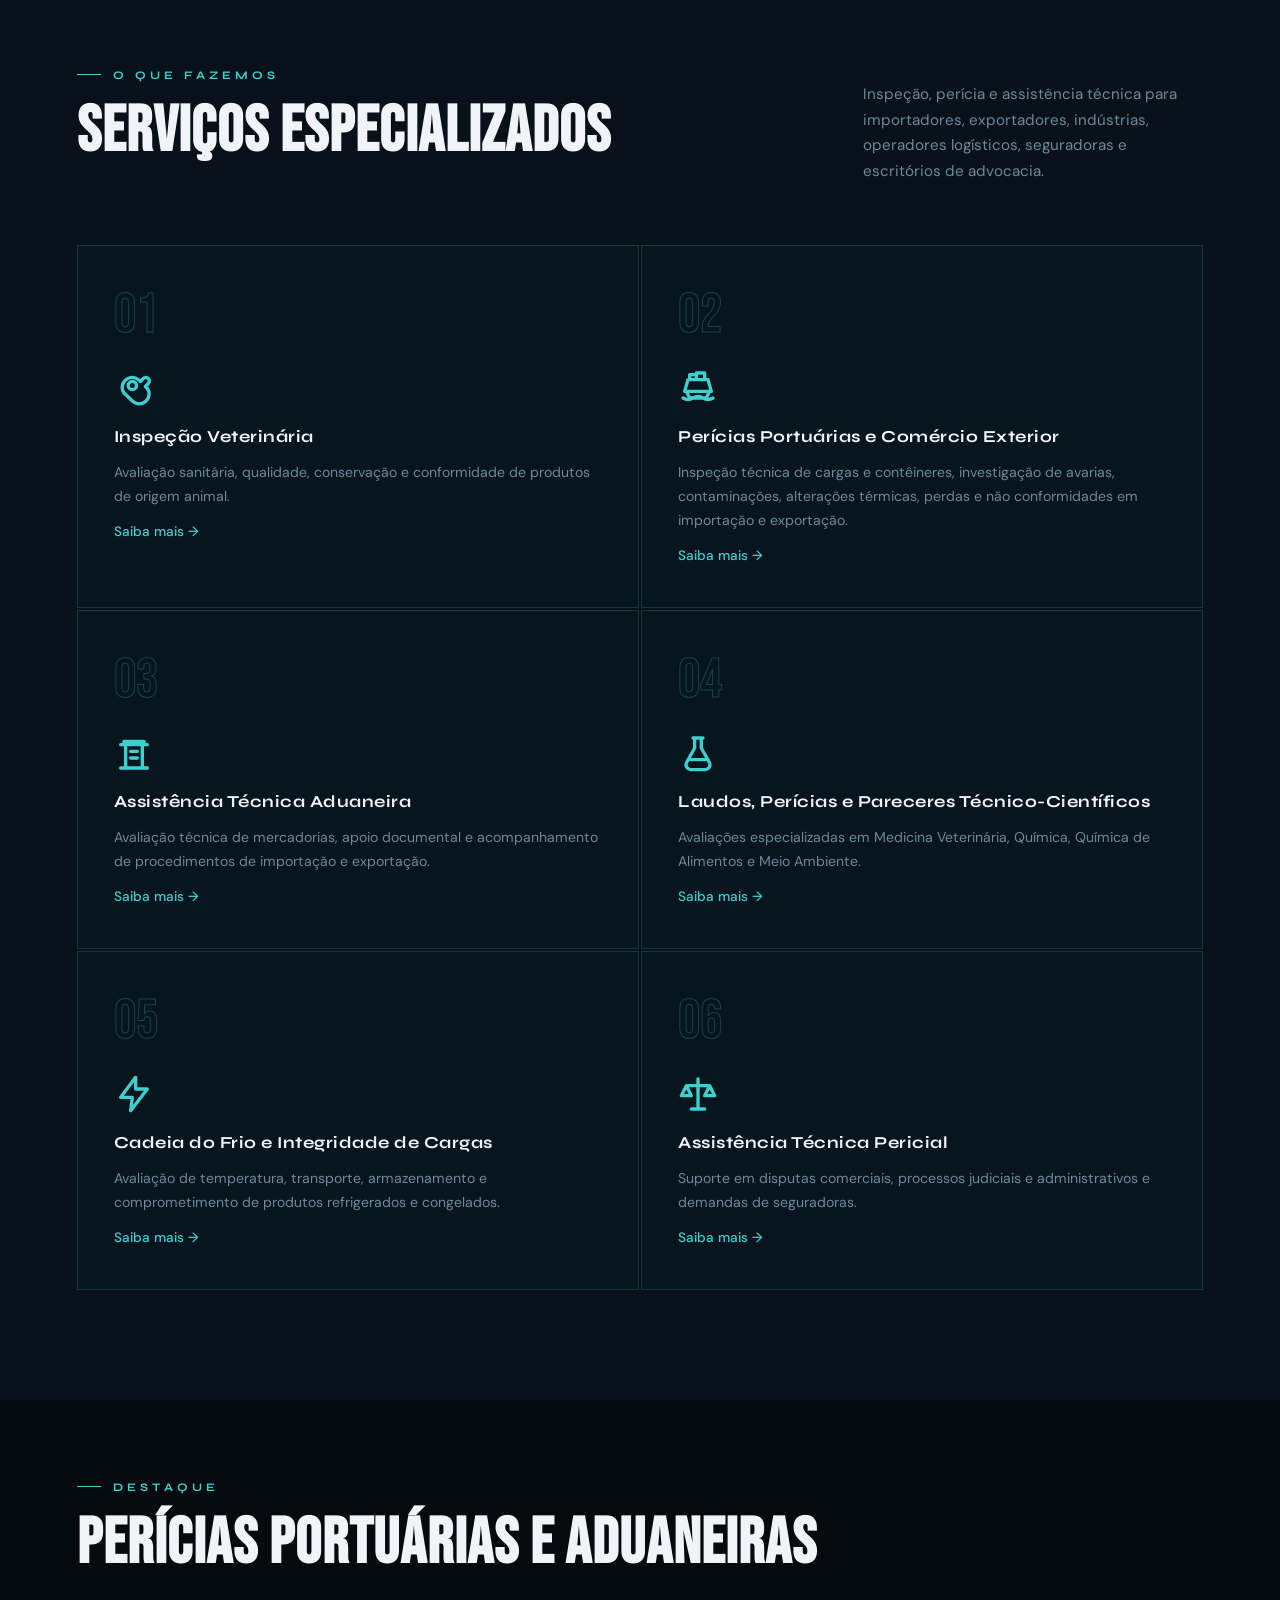
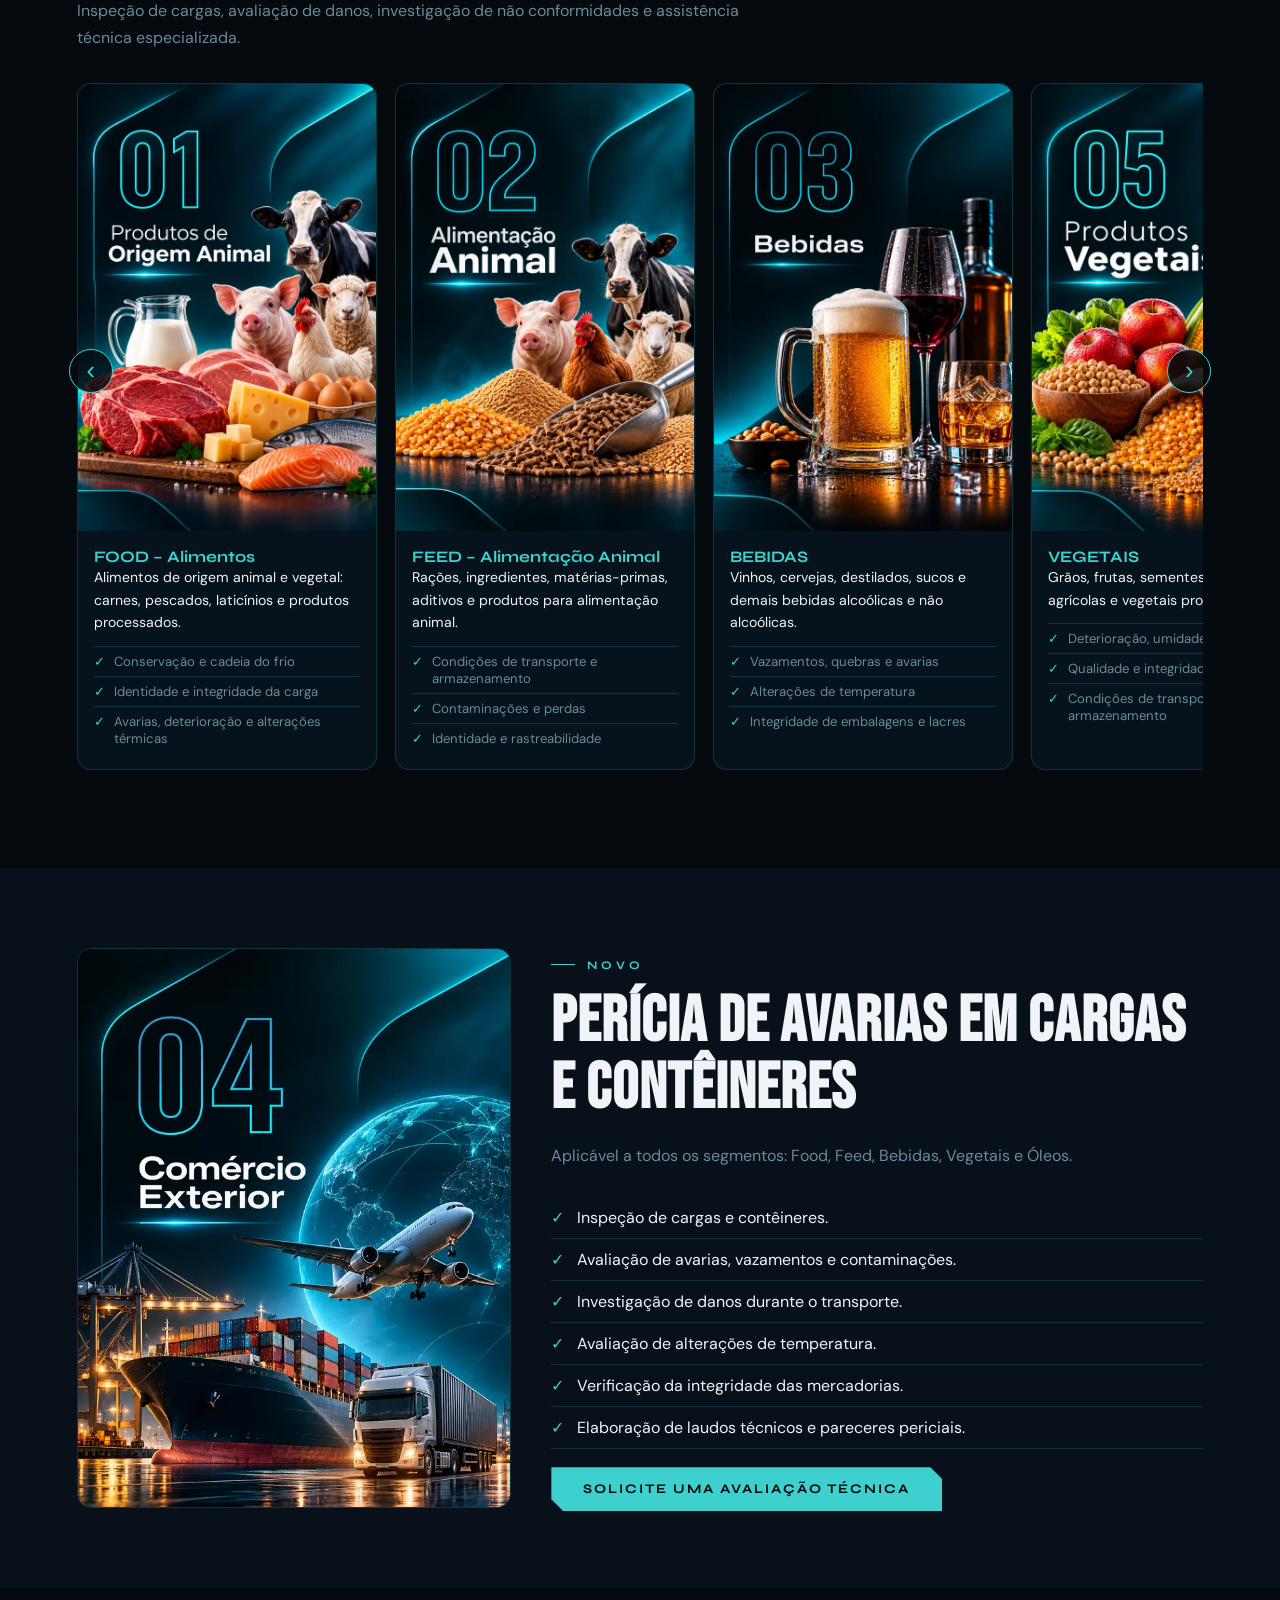
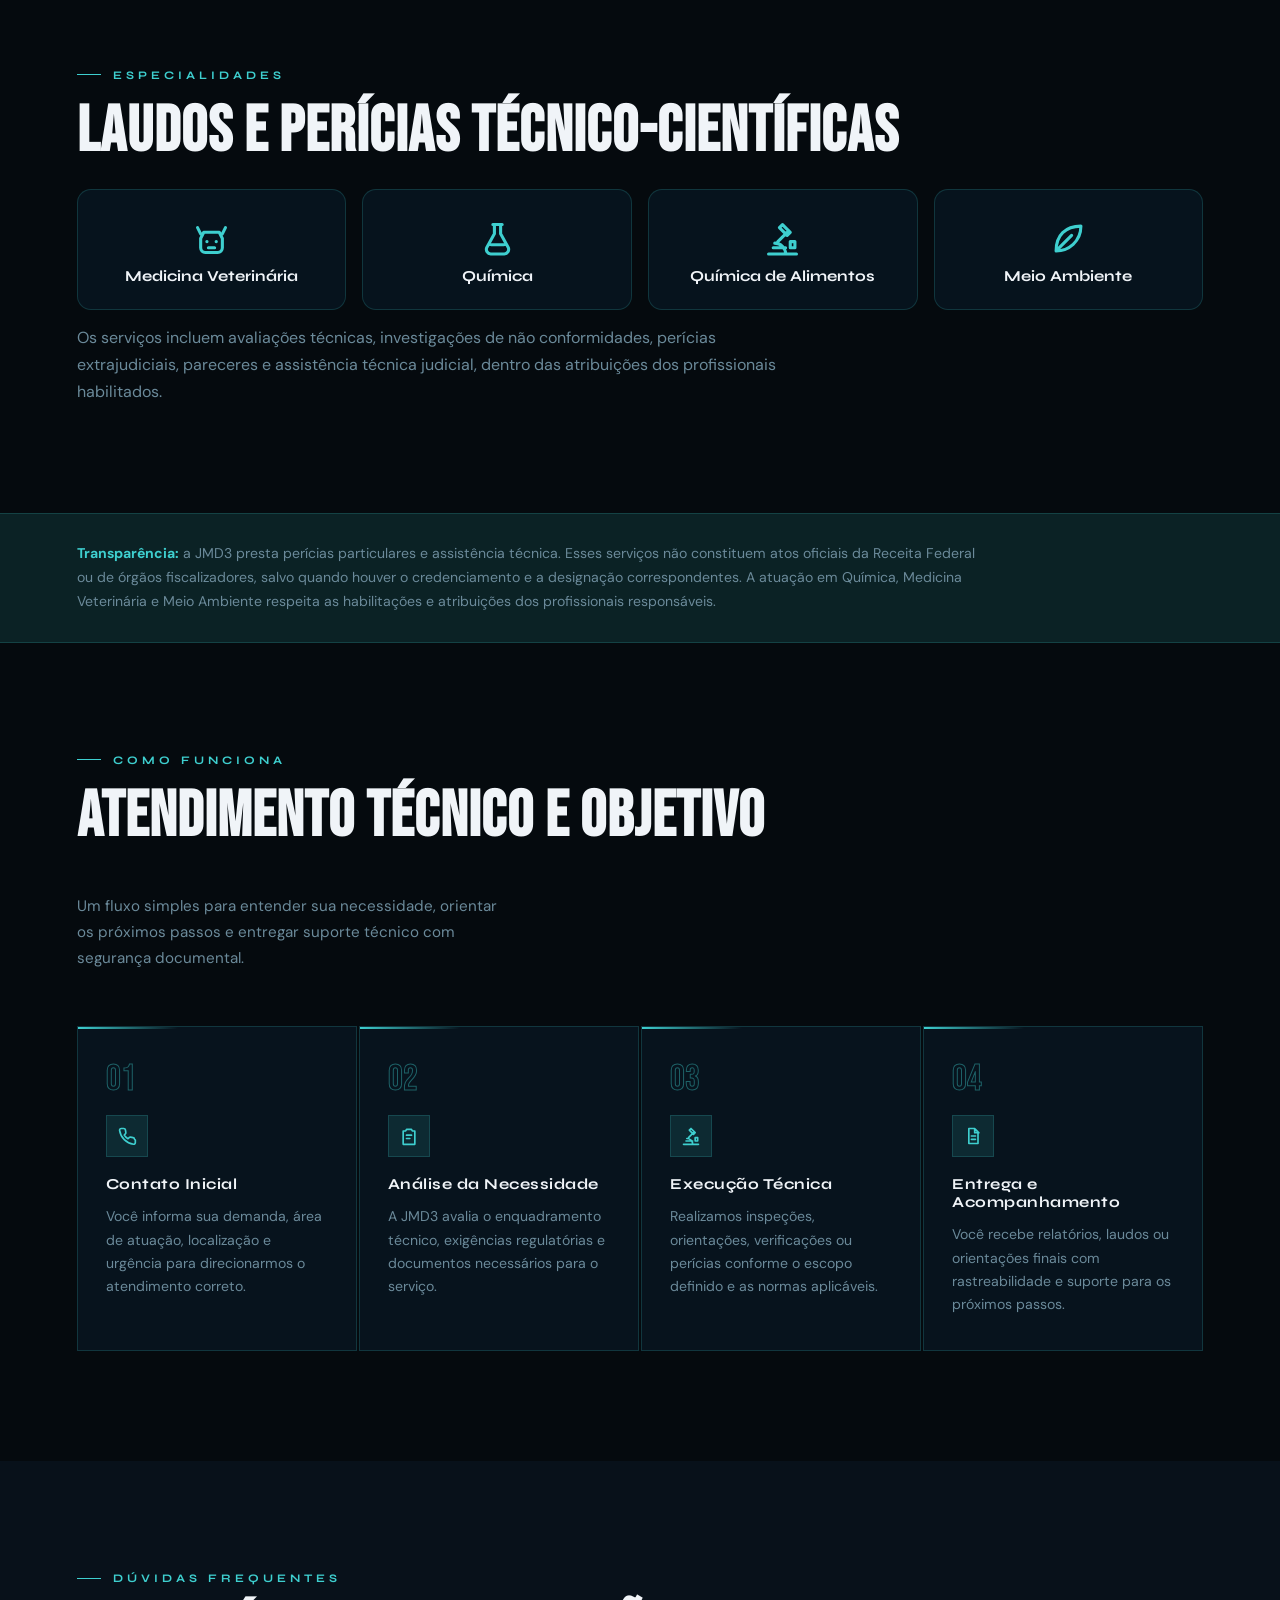
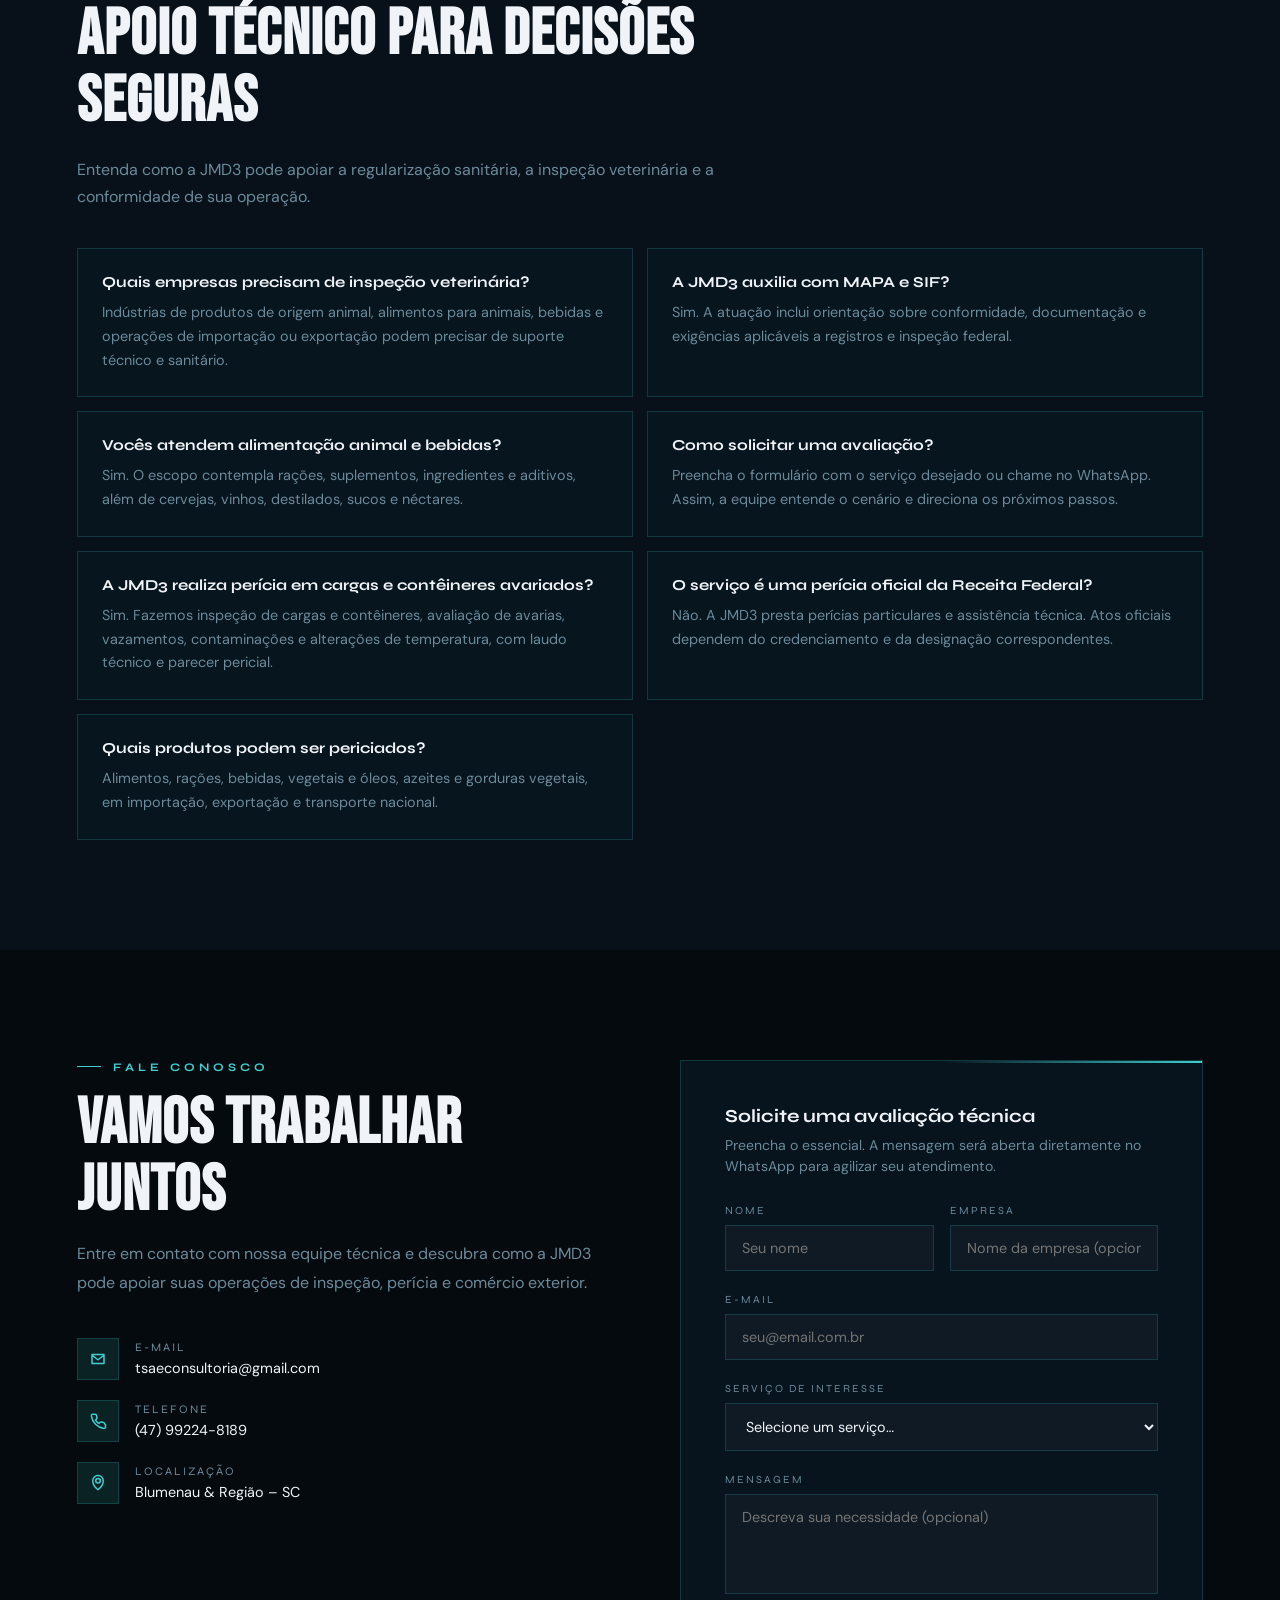
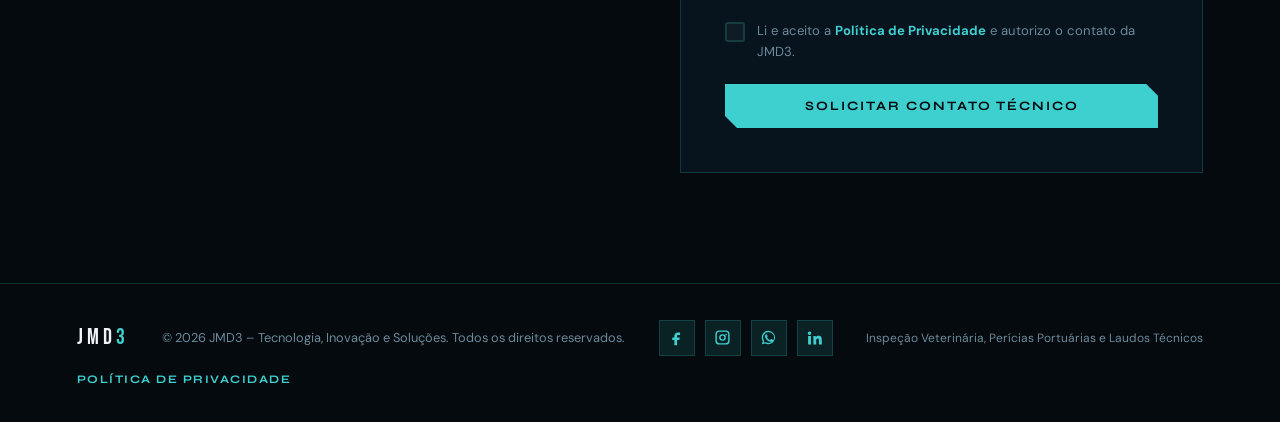
==== commit 0e019969: "Atualizar conteudo e SEO do site Co-authored-by: Copilot <223556219+Copilot@users.noreply.github.com" ====
--- a/index.html
+++ b/index.html
@@ -13,9 +13,12 @@
   <meta name="twitter:card" content="summary_large_image"/>
   <meta property="og:locale" content="pt_BR"/>
   <meta property="og:site_name" content="JMD3"/>
-  <meta property="og:image" content="https://jmd3com.vercel.app/logo-jmd3.webp"/>
-  <meta property="og:url" content="https://jmd3com.vercel.app/"/>
-    <link rel="canonical" href="https://jmd3com.vercel.app/"/>
+  <meta property="og:image" content="https://jmd3.vercel.app/og-image.jpg"/>
+  <meta property="og:image:width" content="1200"/>
+  <meta property="og:image:height" content="630"/>
+  <meta name="twitter:image" content="https://jmd3.vercel.app/og-image.jpg"/>
+  <meta property="og:url" content="https://jmd3.vercel.app/"/>
+    <link rel="canonical" href="https://jmd3.vercel.app/"/>
   <link rel="icon" type="image/x-icon" href="ICON.ico">
   <link rel="icon" type="image/png" sizes="512x512" href="favicon-512.png">
   <link rel="apple-touch-icon" href="apple-touch-icon.png">
@@ -23,7 +26,7 @@
   <link href="https://fonts.googleapis.com/css2?family=Bebas+Neue&family=Syne:wght@400;600;700;800&family=DM+Sans:ital,wght@0,300;0,400;0,500;1,300&display=swap" rel="stylesheet"/>
   <link rel="stylesheet" href="jmd3-icons.css"/>
   <script type="application/ld+json">
-  {"@context":"https://schema.org","@type":"ProfessionalService","name":"JMD3 Tecnologia, Inovação e Soluções","description":"Inspeção veterinária, perícias portuárias, assistência técnica aduaneira e laudos técnico-científicos em Medicina Veterinária, Química, Química de Alimentos e Meio Ambiente.","url":"https://jmd3com.vercel.app/","image":"https://jmd3com.vercel.app/logo-jmd3.webp","telephone":"+5547992248189","email":"tsaeconsultoria@gmail.com","address":{"@type":"PostalAddress","addressLocality":"Blumenau","addressRegion":"SC","addressCountry":"BR"},"areaServed":["Blumenau","Santa Catarina","Brasil"],"sameAs":["https://www.instagram.com/jmd3insp/","https://www.facebook.com/p/JMD3-Inspe%C3%A7%C3%A3o-Veterin%C3%A1ria-100088308552055/"],"serviceType":["Inspeção veterinária","Perícias portuárias","Perícia de avarias em cargas e contêineres","Assistência técnica aduaneira","Laudos e pareceres técnico-científicos","Avaliação da cadeia do frio","Assistência técnica pericial"]}
+  {"@context":"https://schema.org","@type":"ProfessionalService","name":"JMD3 Tecnologia, Inovação e Soluções","description":"Inspeção veterinária, perícias portuárias, assistência técnica aduaneira e laudos técnico-científicos em Medicina Veterinária, Química, Química de Alimentos e Meio Ambiente.","url":"https://jmd3.vercel.app/","image":"https://jmd3.vercel.app/logo-jmd3.webp","telephone":"+5547992248189","email":"tsaeconsultoria@gmail.com","address":{"@type":"PostalAddress","addressLocality":"Blumenau","addressRegion":"SC","addressCountry":"BR"},"areaServed":["Blumenau","Santa Catarina","Brasil"],"sameAs":["https://www.instagram.com/jmd3insp/","https://www.facebook.com/p/JMD3-Inspe%C3%A7%C3%A3o-Veterin%C3%A1ria-100088308552055/"],"serviceType":["Inspeção veterinária","Perícias portuárias","Perícia de avarias em cargas e contêineres","Assistência técnica aduaneira","Laudos e pareceres técnico-científicos","Avaliação da cadeia do frio","Assistência técnica pericial"]}
   </script>
   <style>
     *, *::before, *::after { box-sizing: border-box; margin: 0; padding: 0; }
@@ -1011,6 +1014,15 @@
 .x-aviso{padding:28px 6%;background:var(--teal-dim);border-top:1px solid var(--border);border-bottom:1px solid var(--border)}
 .x-aviso p{font-size:.88rem;line-height:1.7;color:var(--muted);max-width:900px}.x-aviso strong{color:var(--teal)}
 @media(max-width:800px){.avarias-wrap{grid-template-columns:1fr}.x-sec{padding:56px 6%}}
+.carousel-wrap{position:relative}
+.carousel{display:flex;gap:18px;overflow-x:auto;scroll-snap-type:x mandatory;scroll-behavior:smooth;padding:4px 2px 18px;scrollbar-width:thin;scrollbar-color:var(--teal) transparent;-webkit-overflow-scrolling:touch}
+.carousel .seg-card{flex:0 0 min(300px,78vw);scroll-snap-align:start;display:flex;flex-direction:column}
+.carousel .seg-card img{width:100%;height:auto;aspect-ratio:2/3;object-fit:cover;object-position:center}
+.seg-points{list-style:none;margin-top:12px}.seg-points li{font-size:.82rem;color:var(--muted);padding:6px 0 6px 20px;position:relative;border-top:1px solid var(--border)}
+.seg-points li::before{content:"✓";position:absolute;left:0;color:var(--teal)}
+.car-btn{position:absolute;top:38%;z-index:3;width:44px;height:44px;border-radius:50%;border:1px solid var(--teal);background:rgba(5,10,14,.85);color:var(--teal);font-size:1.6rem;line-height:1;cursor:pointer;display:flex;align-items:center;justify-content:center}
+.car-prev{left:-8px}.car-next{right:-8px}.car-btn:hover{background:var(--teal);color:#05080A}
+@media(max-width:600px){.car-btn{width:38px;height:38px}}
 </style>
 </head>
 <body>
@@ -1095,22 +1107,22 @@
       <div class="pillar">
         <div class="pillar-icon"><span class="svg-symbol icon-microscope" aria-hidden="true"></span></div>
         <div class="pillar-text">
-          <h4>Tecnologia</h4>
-          <p>Sistemas digitais de gestão e monitoramento para inspeções veterinárias com total rastreabilidade.</p>
+          <h4>Rigor Técnico</h4>
+          <p>Avaliações baseadas em critérios técnico-científicos, evidências documentadas e rastreabilidade.</p>
         </div>
       </div>
       <div class="pillar">
         <div class="pillar-icon"><span class="svg-symbol icon-bulb" aria-hidden="true"></span></div>
         <div class="pillar-text">
-          <h4>Inovação</h4>
-          <p>Processos modernizados que substituem métodos manuais por soluções ágeis e precisas.</p>
+          <h4>Atuação Multidisciplinar</h4>
+          <p>Medicina Veterinária, Química, Química de Alimentos e Meio Ambiente, respeitando as habilitações profissionais.</p>
         </div>
       </div>
       <div class="pillar">
         <div class="pillar-icon"><span class="svg-symbol icon-shield-check" aria-hidden="true"></span></div>
         <div class="pillar-text">
-          <h4>Conformidade</h4>
-          <p>Atuação alinhada às normas do MAPA e demais órgãos reguladores do setor veterinário.</p>
+          <h4>Conformidade Legal</h4>
+          <p>Atuação alinhada à legislação aplicável, às normas do MAPA e às exigências das operações de comércio exterior.</p>
         </div>
       </div>
     </div>
@@ -1188,7 +1200,12 @@
   <div class="section-tag">Destaque</div>
   <h2 class="section-title">Perícias Portuárias e Aduaneiras</h2>
   <p class="x-lead">Inspeção de cargas, avaliação de danos, investigação de não conformidades e assistência técnica especializada.</p>
-  <div class="seg-grid"><div class="seg-card reveal"><img src="img/food.webp" alt="FOOD" loading="lazy" width="640" height="960"><div class="seg-body"><h3>FOOD</h3><span>Alimentos</span><p>Alimentos de origem animal e vegetal.</p></div></div><div class="seg-card reveal"><img src="img/feed.webp" alt="FEED" loading="lazy" width="640" height="960"><div class="seg-body"><h3>FEED</h3><span>Alimentação Animal</span><p>Rações, ingredientes e produtos para alimentação animal.</p></div></div><div class="seg-card reveal"><img src="img/bebidas.webp" alt="BEBIDAS" loading="lazy" width="640" height="960"><div class="seg-body"><h3>BEBIDAS</h3><span>Alcoólicas e não alcoólicas</span><p>Vinhos, cervejas, destilados, sucos e demais bebidas.</p></div></div><div class="seg-card reveal"><img src="img/vegetais.webp" alt="Produtos vegetais: grãos, frutas e cereais" loading="lazy" width="640" height="960"><div class="seg-body"><h3>VEGETAIS</h3><span>Produtos Vegetais</span><p>Grãos, frutas, sementes e produtos processados.</p></div></div><div class="seg-card reveal"><img src="img/oleos.webp" alt="Óleos, azeites e gorduras vegetais" loading="lazy" width="640" height="960"><div class="seg-body"><h3>ÓLEOS, AZEITES E GORDURAS VEGETAIS</h3><span>Segmento próprio</span><p>Azeites de oliva e óleos de soja, girassol, milho, canola, palma, coco e similares.</p></div></div></div>
+  <div class="carousel-wrap" data-carousel>
+    <button class="car-btn car-prev" type="button" aria-label="Segmento anterior">‹</button>
+    <div class="carousel" tabindex="0" aria-label="Segmentos atendidos"><article class="seg-card"><img src="img/food.webp" alt="Alimentos" loading="lazy" width="640" height="960"><div class="seg-body"><h3>FOOD – Alimentos</h3><p>Alimentos de origem animal e vegetal: carnes, pescados, laticínios e produtos processados.</p><ul class="seg-points"><li>Conservação e cadeia do frio</li><li>Identidade e integridade da carga</li><li>Avarias, deterioração e alterações térmicas</li></ul></div></article><article class="seg-card"><img src="img/feed.webp" alt="Rações e ingredientes" loading="lazy" width="640" height="960"><div class="seg-body"><h3>FEED – Alimentação Animal</h3><p>Rações, ingredientes, matérias-primas, aditivos e produtos para alimentação animal.</p><ul class="seg-points"><li>Condições de transporte e armazenamento</li><li>Contaminações e perdas</li><li>Identidade e rastreabilidade</li></ul></div></article><article class="seg-card"><img src="img/bebidas.webp" alt="Cerveja, vinho e destilados" loading="lazy" width="640" height="960"><div class="seg-body"><h3>BEBIDAS</h3><p>Vinhos, cervejas, destilados, sucos e demais bebidas alcoólicas e não alcoólicas.</p><ul class="seg-points"><li>Vazamentos, quebras e avarias</li><li>Alterações de temperatura</li><li>Integridade de embalagens e lacres</li></ul></div></article><article class="seg-card"><img src="img/vegetais.webp" alt="Grãos, frutas e vegetais" loading="lazy" width="640" height="960"><div class="seg-body"><h3>VEGETAIS</h3><p>Grãos, frutas, sementes, produtos agrícolas e vegetais processados.</p><ul class="seg-points"><li>Deterioração, umidade e infestações</li><li>Qualidade e integridade da carga</li><li>Condições de transporte e armazenamento</li></ul></div></article><article class="seg-card"><img src="img/oleos.webp" alt="Azeites e óleos vegetais" loading="lazy" width="640" height="960"><div class="seg-body"><h3>ÓLEOS, AZEITES E GORDURAS VEGETAIS</h3><p>Azeites de oliva, óleos de soja, girassol, milho, canola, palma, coco e similares.</p><ul class="seg-points"><li>Inspeção de tanques e embalagens</li><li>Identidade e possíveis adulterações</li><li>Amostragem para análise laboratorial</li></ul></div></article></div>
+    <button class="car-btn car-next" type="button" aria-label="Próximo segmento">›</button>
+  </div>
+
 </section>
 
 <!-- AVARIAS -->
@@ -1274,6 +1291,9 @@
     <article class="faq-item reveal"><h3>A JMD3 auxilia com MAPA e SIF?</h3><p>Sim. A atuação inclui orientação sobre conformidade, documentação e exigências aplicáveis a registros e inspeção federal.</p></article>
     <article class="faq-item reveal"><h3>Vocês atendem alimentação animal e bebidas?</h3><p>Sim. O escopo contempla rações, suplementos, ingredientes e aditivos, além de cervejas, vinhos, destilados, sucos e néctares.</p></article>
     <article class="faq-item reveal"><h3>Como solicitar uma avaliação?</h3><p>Preencha o formulário com o serviço desejado ou chame no WhatsApp. Assim, a equipe entende o cenário e direciona os próximos passos.</p></article>
+    <article class="faq-item reveal"><h3>A JMD3 realiza perícia em cargas e contêineres avariados?</h3><p>Sim. Fazemos inspeção de cargas e contêineres, avaliação de avarias, vazamentos, contaminações e alterações de temperatura, com laudo técnico e parecer pericial.</p></article>
+    <article class="faq-item reveal"><h3>O serviço é uma perícia oficial da Receita Federal?</h3><p>Não. A JMD3 presta perícias particulares e assistência técnica. Atos oficiais dependem do credenciamento e da designação correspondentes.</p></article>
+    <article class="faq-item reveal"><h3>Quais produtos podem ser periciados?</h3><p>Alimentos, rações, bebidas, vegetais e óleos, azeites e gorduras vegetais, em importação, exportação e transporte nacional.</p></article>
   </div>
 </section>
 
@@ -1283,7 +1303,7 @@
   <div class="contact-info reveal">
     <div class="section-tag">Fale Conosco</div>
     <h2 class="section-title">Vamos Trabalhar Juntos</h2>
-    <p>Entre em contato com nossa equipe técnica e descubra como a JMD3 pode otimizar seus processos de inspeção veterinária.</p>
+    <p>Entre em contato com nossa equipe técnica e descubra como a JMD3 pode apoiar suas operações de inspeção, perícia e comércio exterior.</p>
 
 
 <div class="contact-item">
@@ -1333,10 +1353,14 @@
         <label for="servicoHome">Serviço de Interesse</label>
         <select id="servicoHome" name="servico" required>
           <option value="">Selecione um serviço…</option>
-          <option>Produtos de Origem Animal (SIF/MAPA)</option>
+          <option>Inspeção Veterinária (Produtos de Origem Animal)</option>
           <option>Alimentação Animal</option>
           <option>Bebidas (MAPA)</option>
-          <option>Comércio Exterior — Perícia Portuária</option>
+          <option>Perícias Portuárias e Aduaneiras</option>
+          <option>Perícia de Avarias em Cargas e Contêineres</option>
+          <option>Assistência Técnica Aduaneira</option>
+          <option>Laudos e Pareceres Técnico-Científicos</option>
+          <option>Outro assunto</option>
         </select>
       </div>
       <div class="form-row">
@@ -1366,7 +1390,7 @@
   <a href="https://wa.me/5547992248189" target="_blank" rel="noopener" aria-label="WhatsApp da JMD3" title="WhatsApp"><svg viewBox="0 0 32 32"><path d="M16.02 3.2A12.73 12.73 0 0 0 5.1 22.48L3.6 28.8l6.45-1.43A12.72 12.72 0 1 0 16.02 3.2Zm0 2.34a10.38 10.38 0 0 1 8.8 15.9 10.39 10.39 0 0 1-13.76 3.6l-.45-.24-3.62.8.83-3.55-.27-.47A10.39 10.39 0 0 1 16.02 5.54Zm-4.4 4.73c-.25 0-.66.1-1 .47-.35.37-1.32 1.29-1.32 3.14 0 1.85 1.35 3.64 1.54 3.89.19.25 2.6 4.16 6.43 5.66 3.18 1.25 3.83.8 4.52.75.7-.06 2.24-.92 2.55-1.8.32-.88.32-1.64.22-1.8-.1-.16-.35-.25-.73-.44-.38-.19-2.24-1.1-2.58-1.23-.35-.13-.6-.19-.85.19-.25.38-.97 1.23-1.2 1.48-.22.25-.44.28-.82.1-.38-.2-1.6-.6-3.05-1.9-1.13-1-1.9-2.25-2.12-2.63-.22-.38-.02-.58.17-.77.17-.17.38-.44.57-.66.19-.22.25-.38.38-.63.13-.25.06-.47-.03-.66-.1-.19-.85-2.05-1.16-2.8-.31-.74-.62-.64-.85-.65h-.73Z"/></svg></a>
   <a href="https://www.linkedin.com/in/airson-junior-a565262a3/?originalSubdomain=br" target="_blank" rel="noopener" aria-label="LinkedIn da JMD3" title="LinkedIn"><svg viewBox="0 0 24 24"><path d="M4.98 3.5A2.5 2.5 0 1 1 5 8.5a2.5 2.5 0 0 1-.02-5ZM3 10h4v12H3V10Zm7 0h3.8v1.6h.1c.5-1 1.8-1.9 3.7-1.9 4 0 4.7 2.6 4.7 6V22h-4v-5.6c0-1.3 0-3-1.8-3s-2.1 1.4-2.1 2.9V22h-4V10Z"/></svg></a>
 </div>
-  <p style="color: var(--muted); font-size: .75rem;">Inspeção Veterinária</p>
+  <p style="color: var(--muted); font-size: .75rem;">Inspeção Veterinária, Perícias Portuárias e Laudos Técnicos</p>
   <div class="footer-links"><a href="privacidade.html">Política de Privacidade</a></div>
 </footer>
 
@@ -1469,5 +1493,15 @@
 });
 </script>
 
+<script>
+(function(){document.querySelectorAll('[data-carousel]').forEach(function(w){var c=w.querySelector('.carousel'),p=w.querySelector('.car-prev'),n=w.querySelector('.car-next'),paused=false;
+function step(d){var card=c.querySelector('.seg-card');var s=card.offsetWidth+18;var end=c.scrollLeft+c.clientWidth>=c.scrollWidth-4;
+if(d>0&&end){c.scrollTo({left:0})}else if(d<0&&c.scrollLeft<=4){c.scrollTo({left:c.scrollWidth})}else{c.scrollBy({left:d*s})}}
+p.addEventListener('click',function(){step(-1)});n.addEventListener('click',function(){step(1)});
+['mouseenter','touchstart','focusin'].forEach(function(e){w.addEventListener(e,function(){paused=true},{passive:true})});
+['mouseleave','focusout'].forEach(function(e){w.addEventListener(e,function(){paused=false})});
+if(!window.matchMedia('(prefers-reduced-motion: reduce)').matches){setInterval(function(){if(!paused&&!document.hidden)step(1)},5000)}
+c.addEventListener('keydown',function(e){if(e.key==='ArrowRight')step(1);if(e.key==='ArrowLeft')step(-1)});});})();
+</script>
 </body>
 </html>
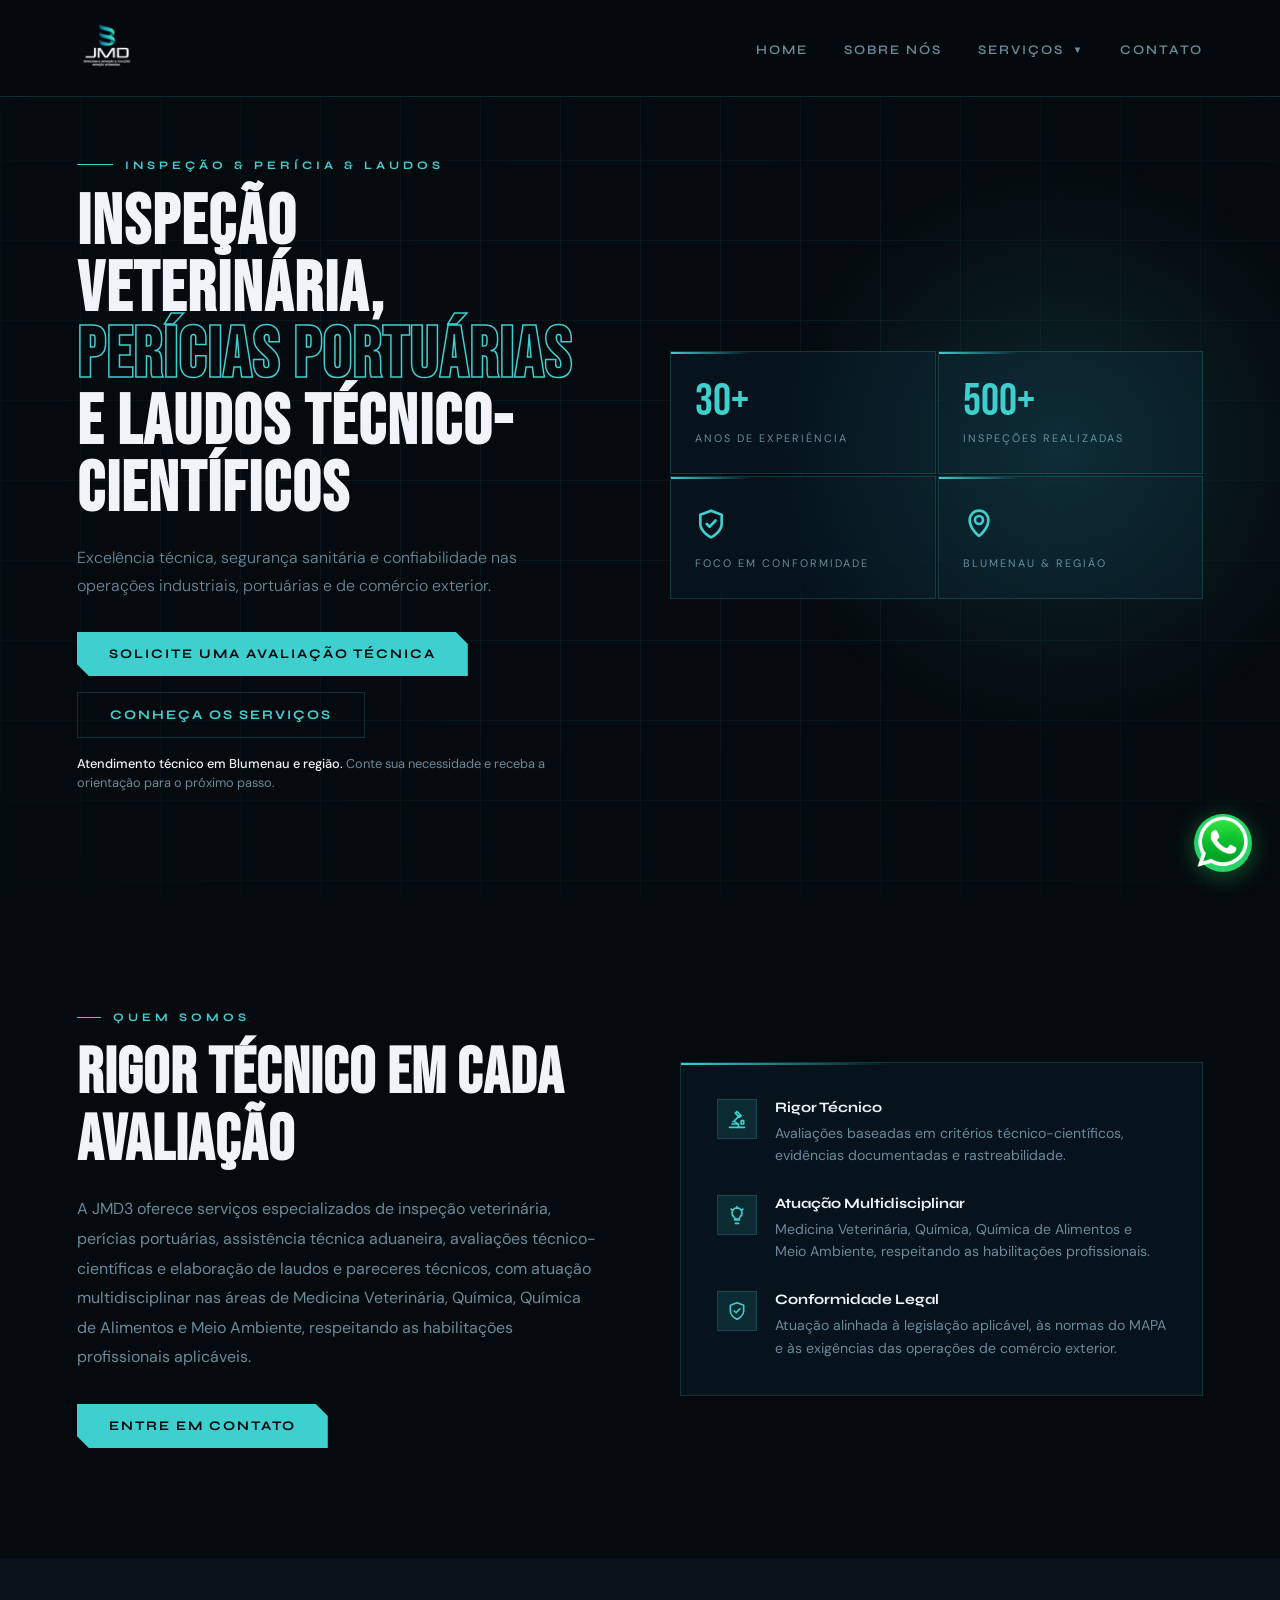
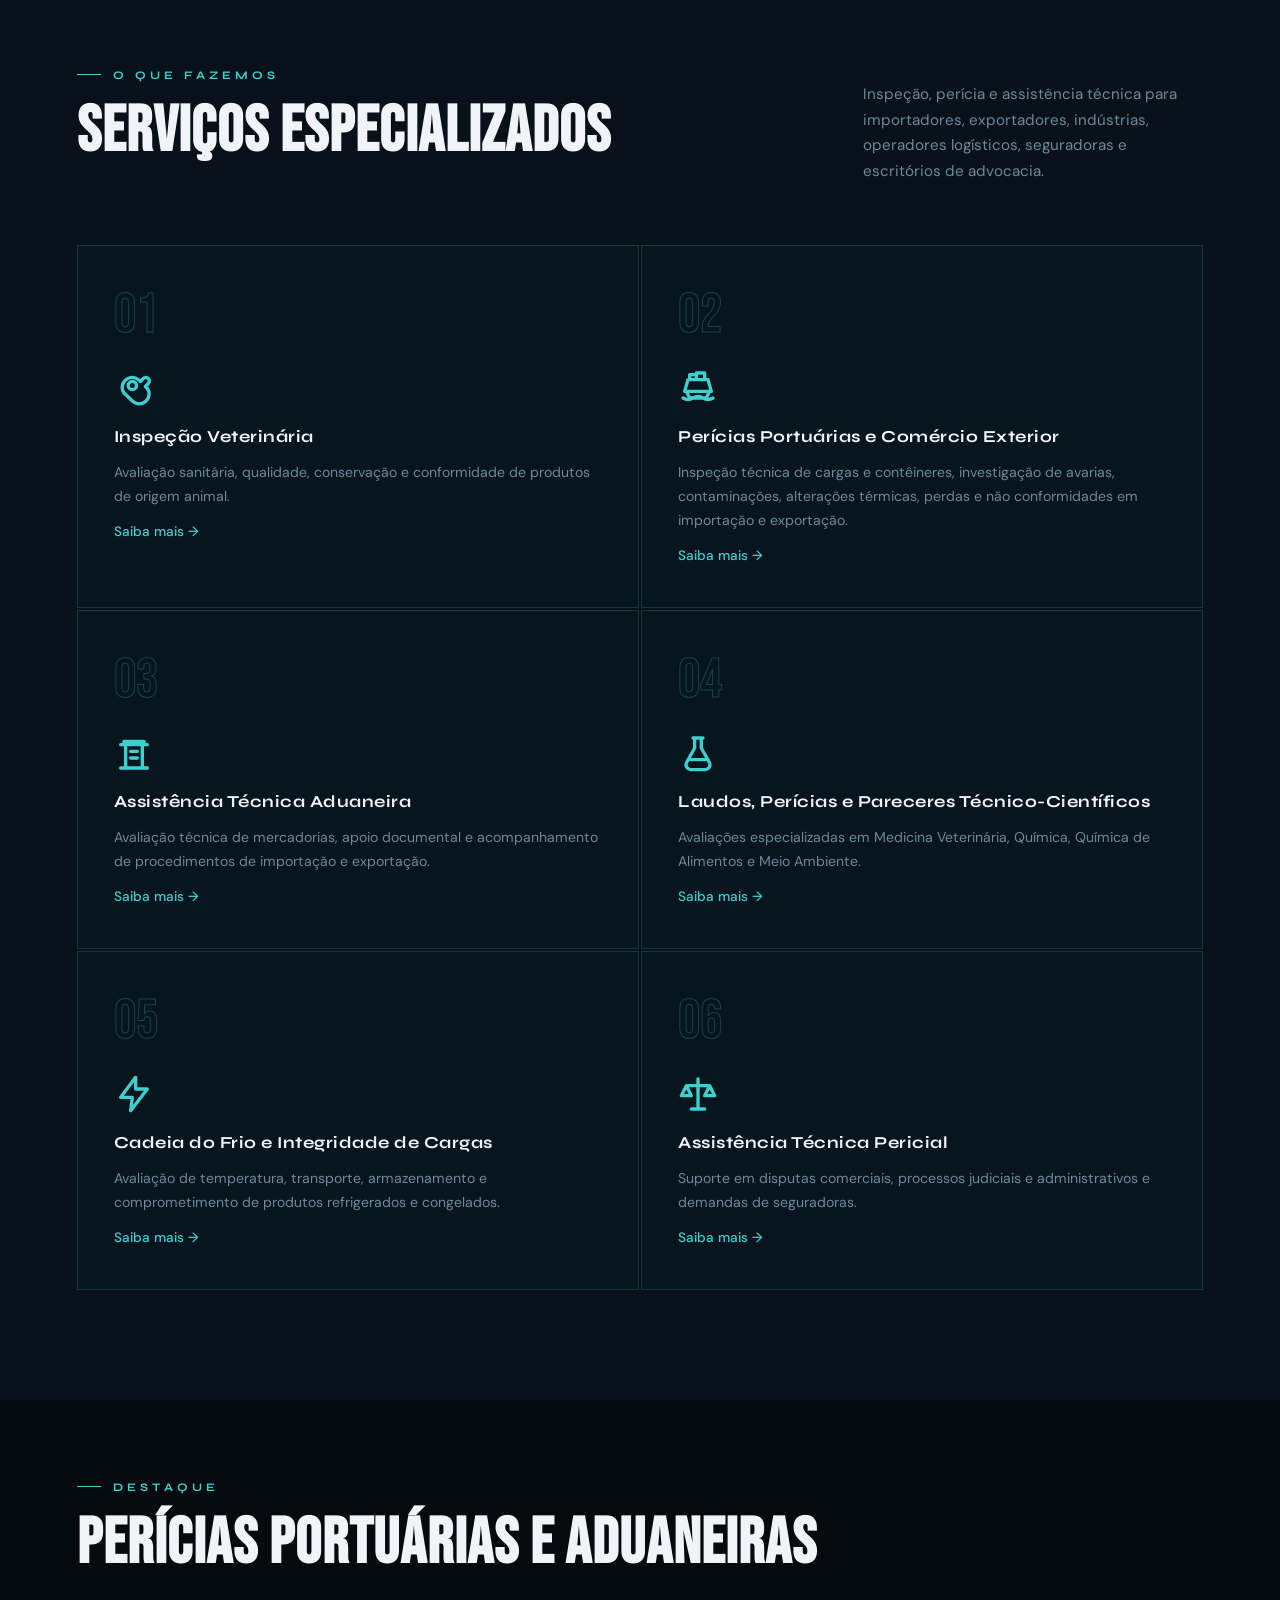
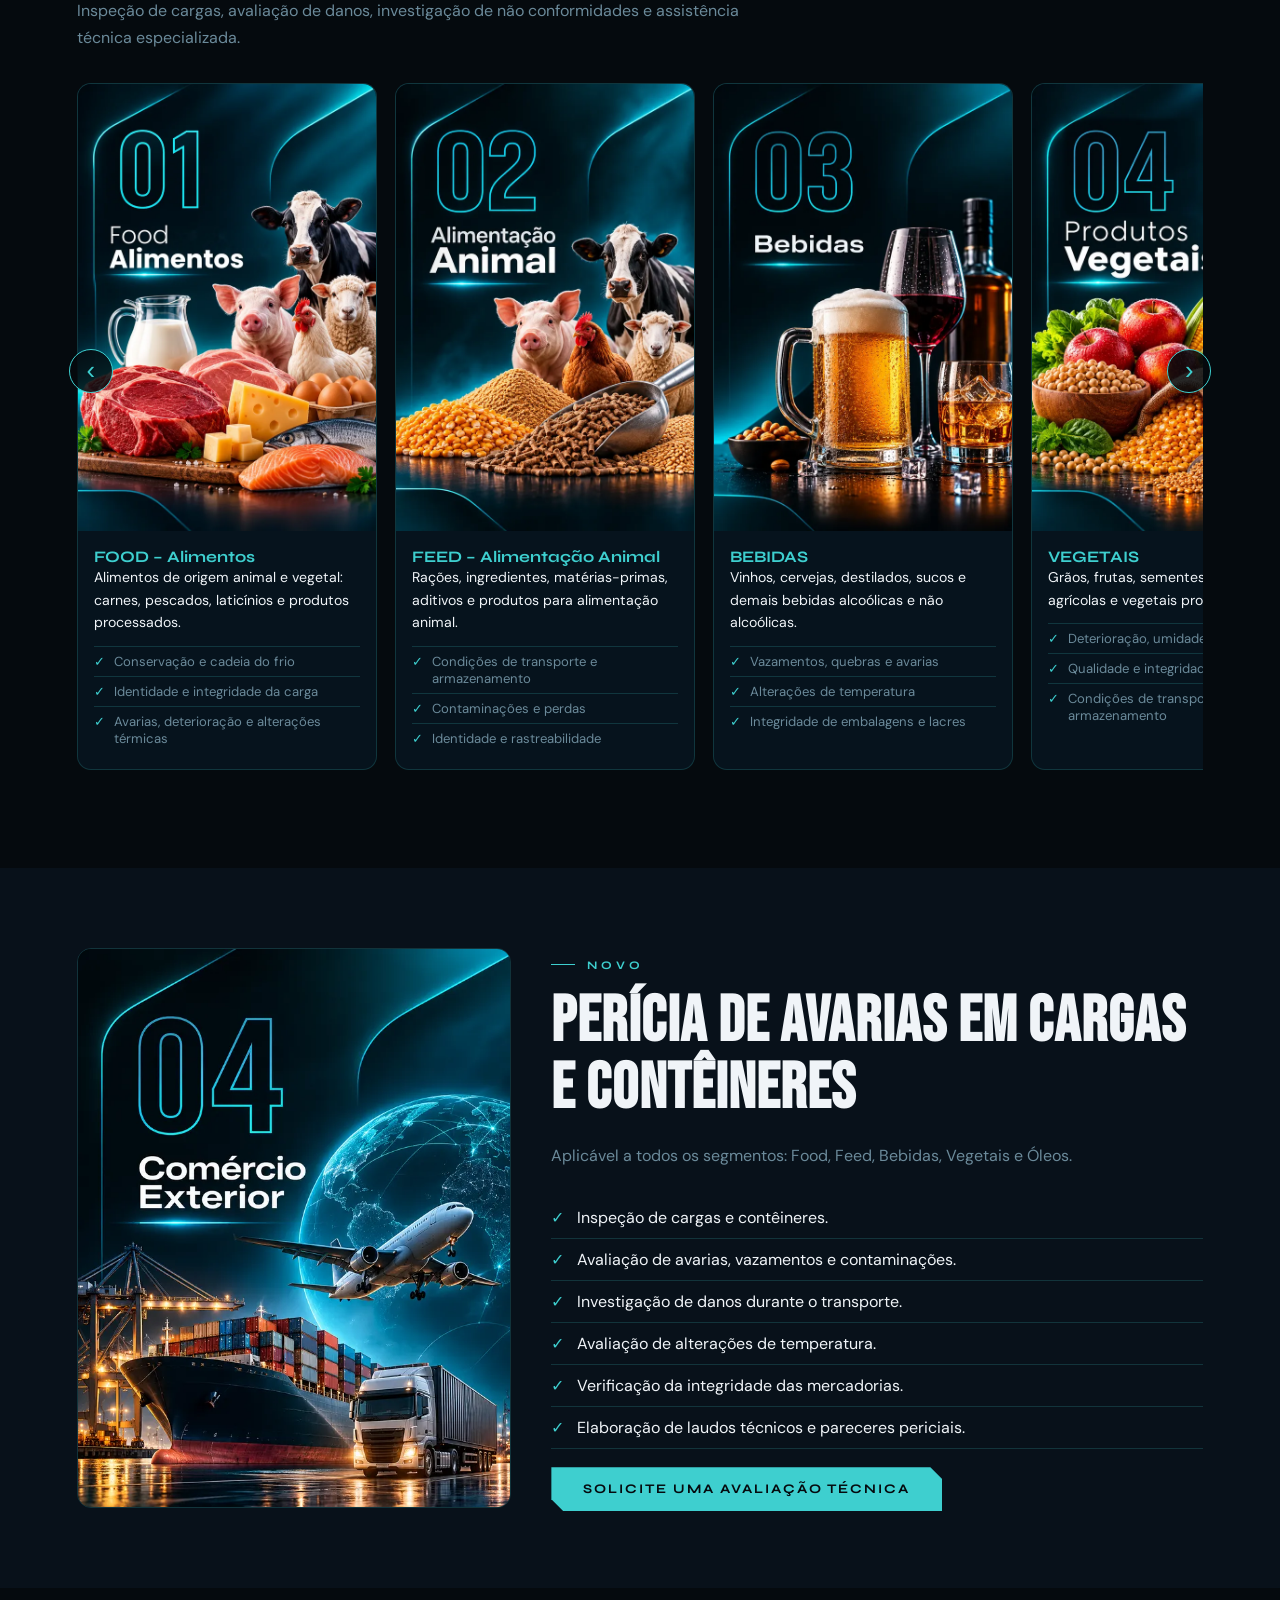
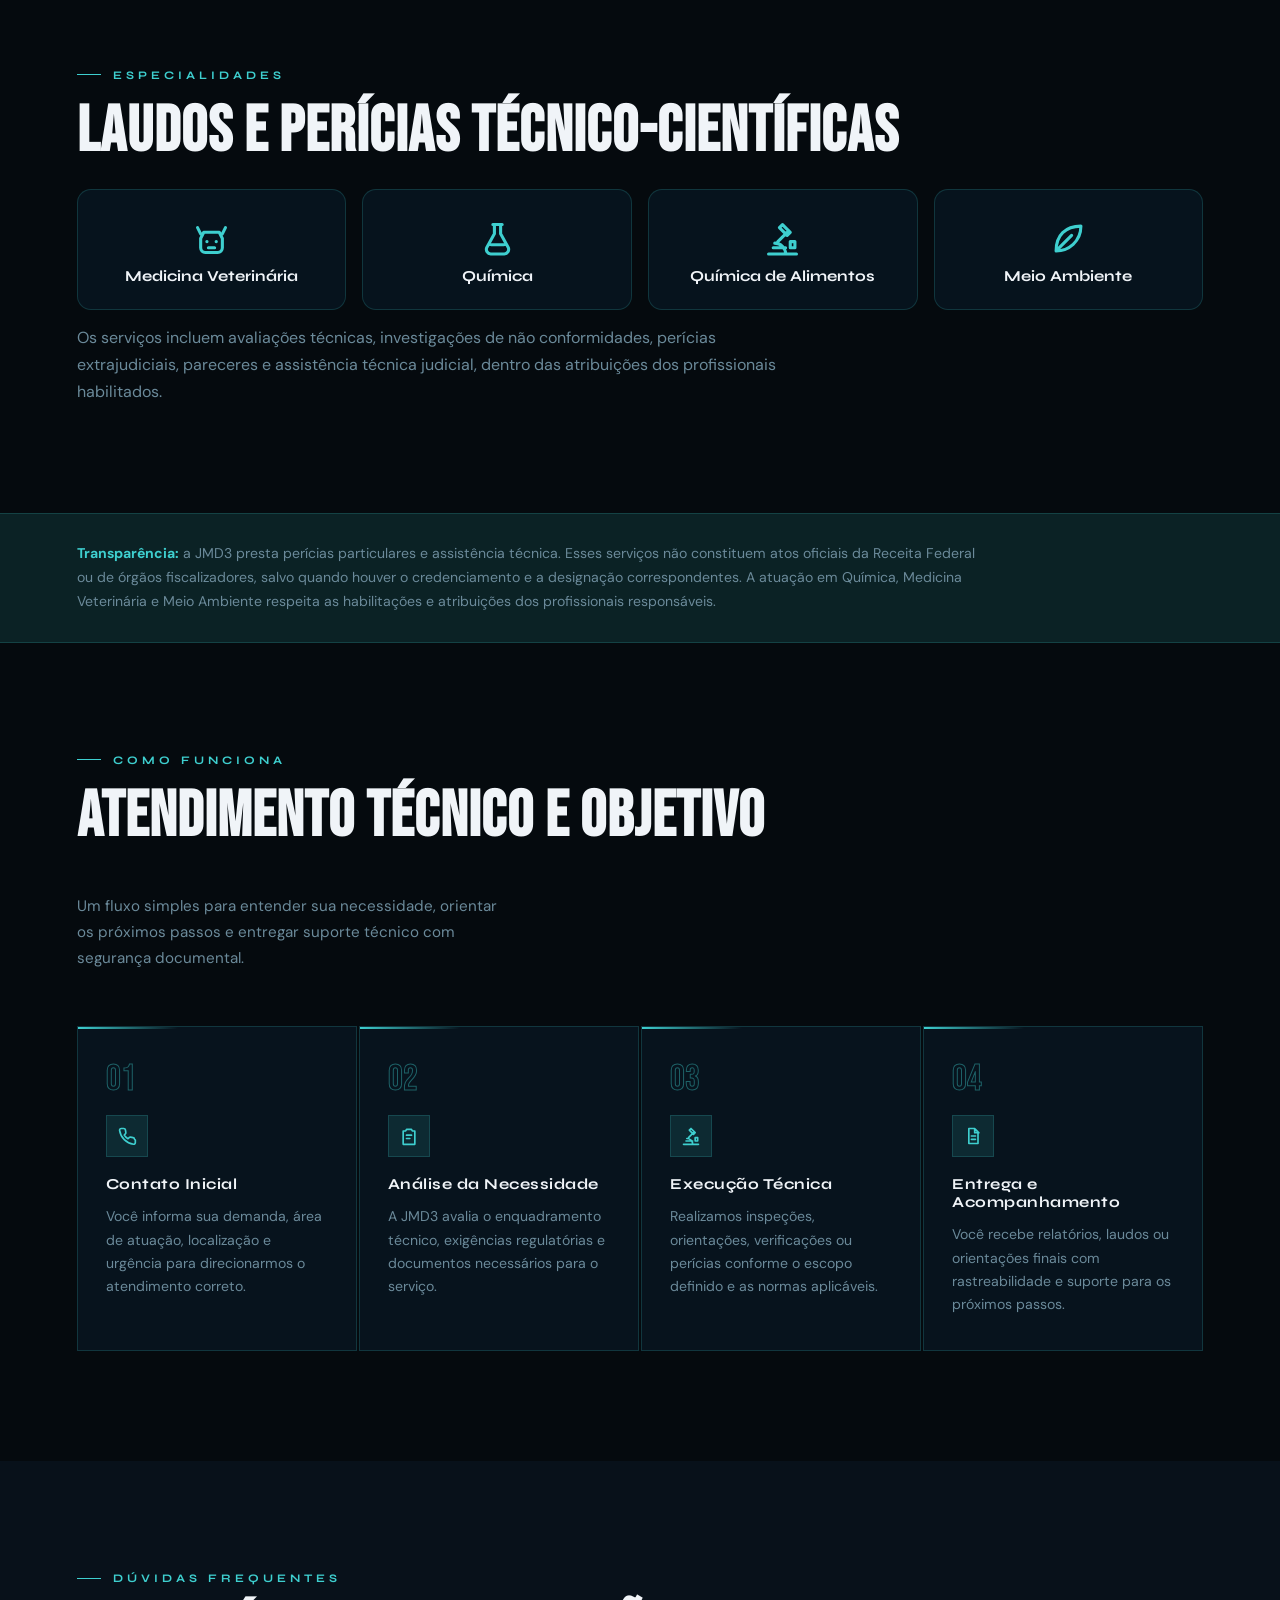
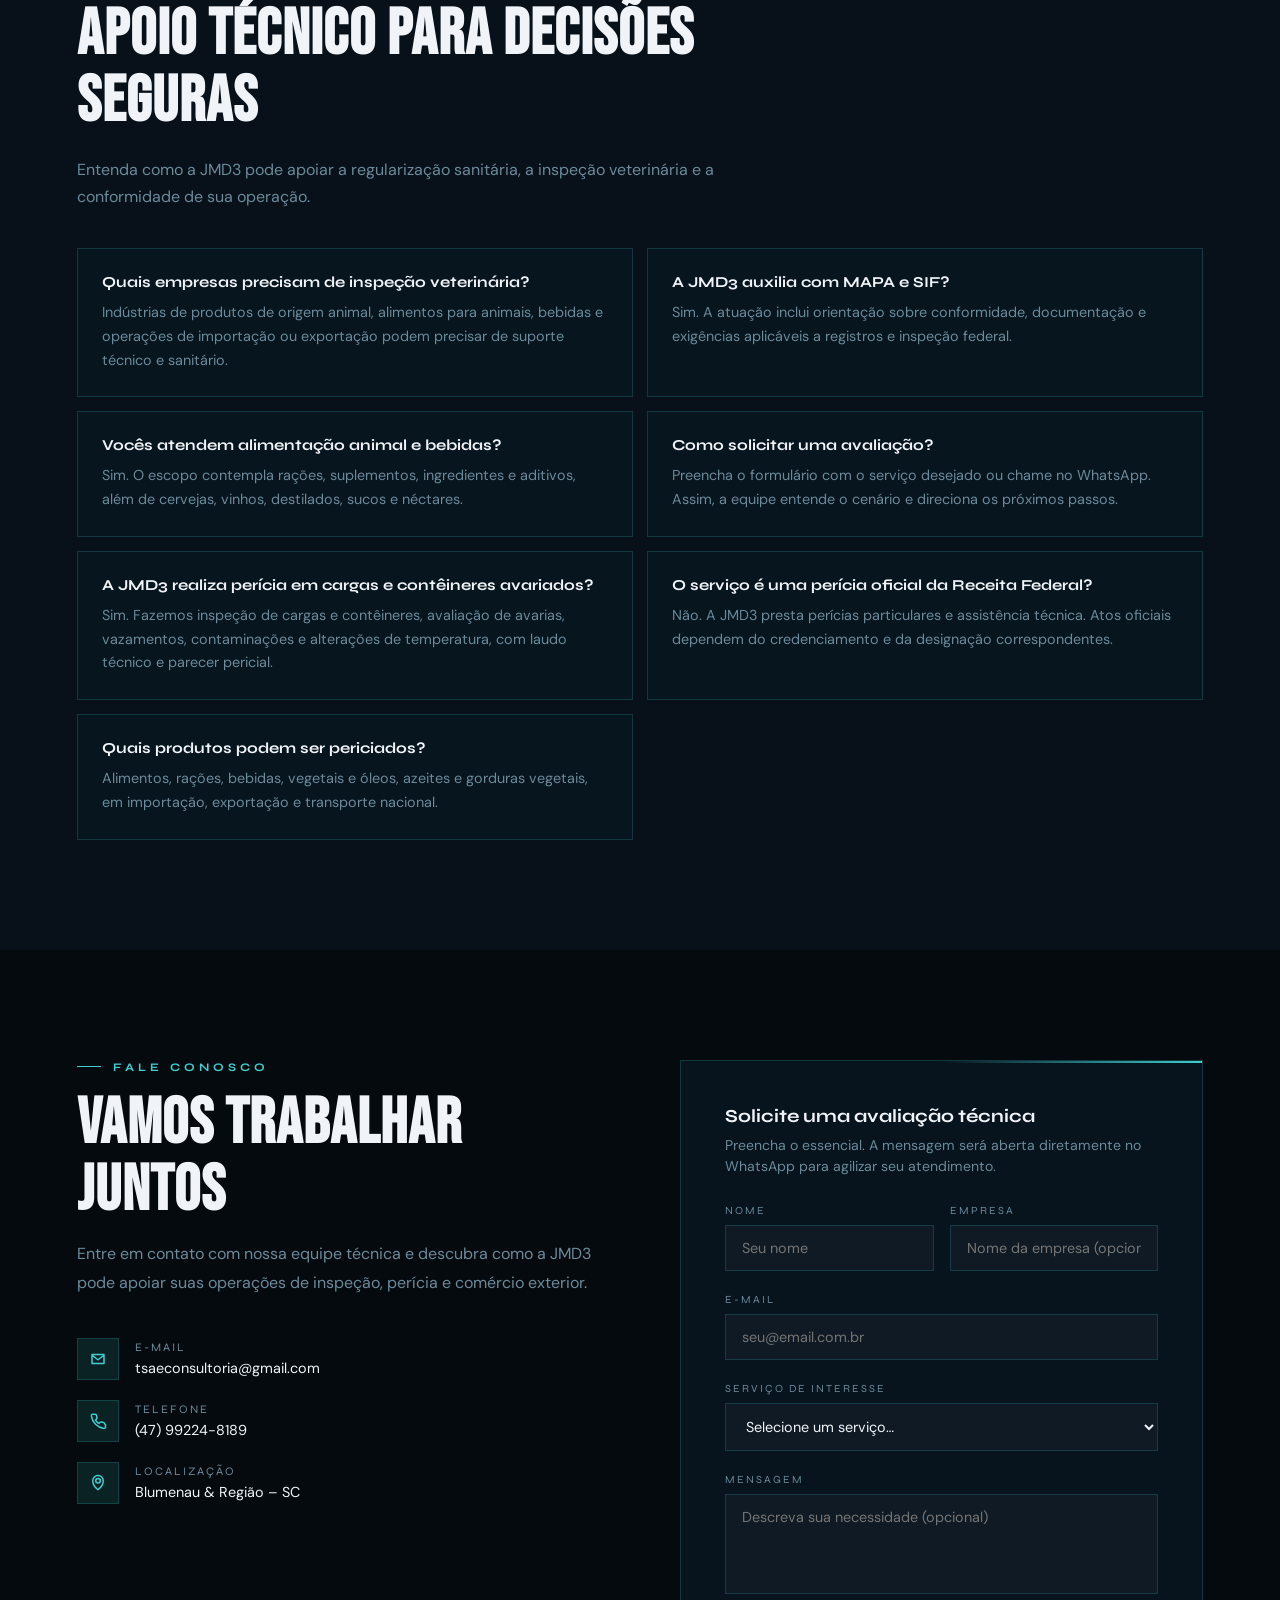
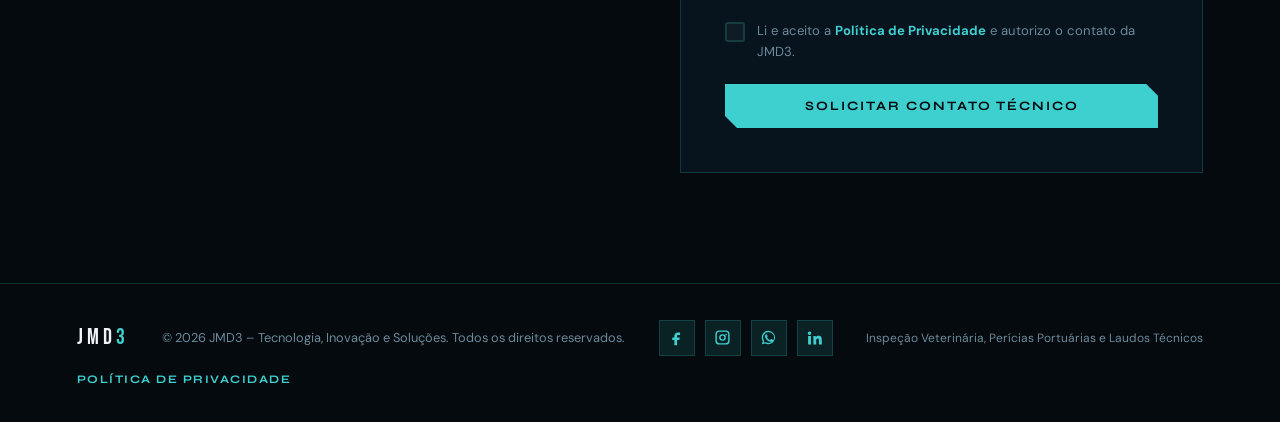
==== commit 6f2cab4e: "Atualiza site JMD3" ====
--- a/index.html
+++ b/index.html
@@ -1014,6 +1014,7 @@
 .x-aviso{padding:28px 6%;background:var(--teal-dim);border-top:1px solid var(--border);border-bottom:1px solid var(--border)}
 .x-aviso p{font-size:.88rem;line-height:1.7;color:var(--muted);max-width:900px}.x-aviso strong{color:var(--teal)}
 @media(max-width:800px){.avarias-wrap{grid-template-columns:1fr}.x-sec{padding:56px 6%}}
+.content-grid>div{min-width:0}.carousel-wrap{min-width:0;max-width:100%}
 .carousel-wrap{position:relative}
 .carousel{display:flex;gap:18px;overflow-x:auto;scroll-snap-type:x mandatory;scroll-behavior:smooth;padding:4px 2px 18px;scrollbar-width:thin;scrollbar-color:var(--teal) transparent;-webkit-overflow-scrolling:touch}
 .carousel .seg-card{flex:0 0 min(300px,78vw);scroll-snap-align:start;display:flex;flex-direction:column}
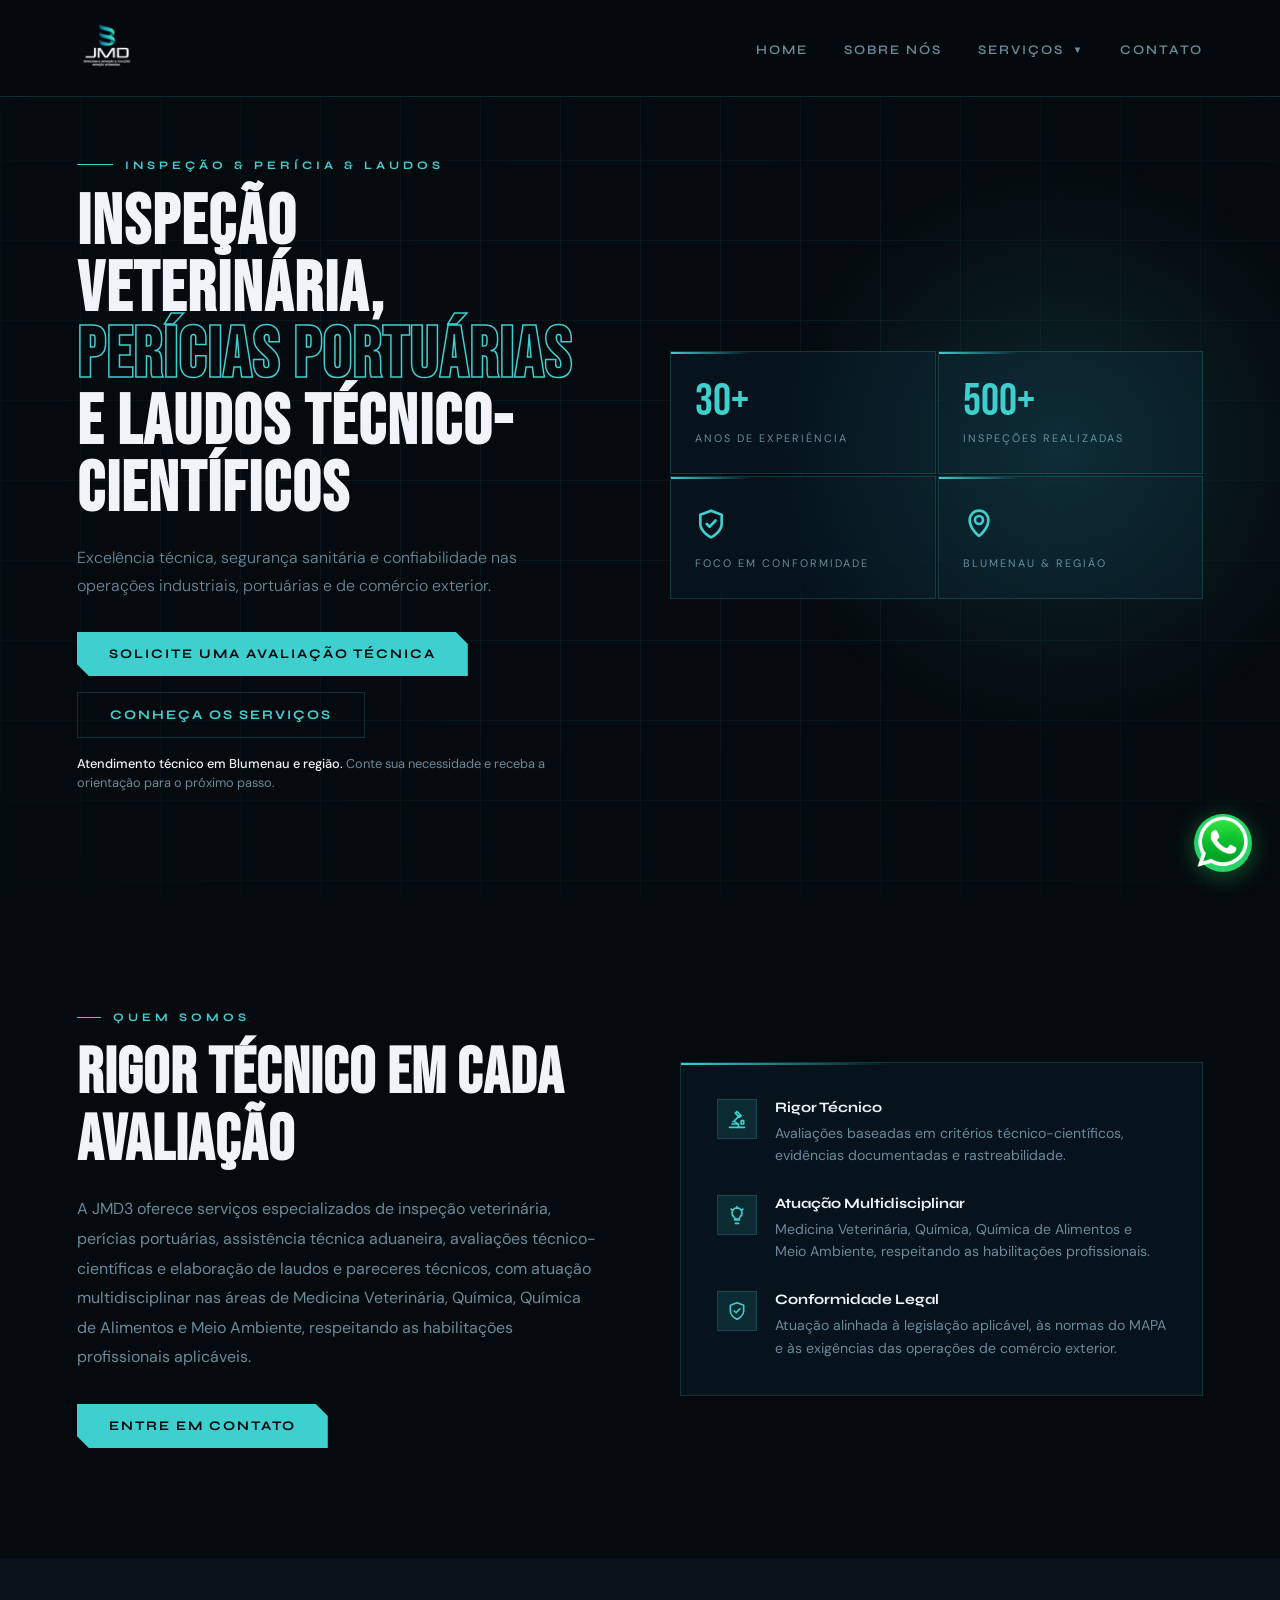
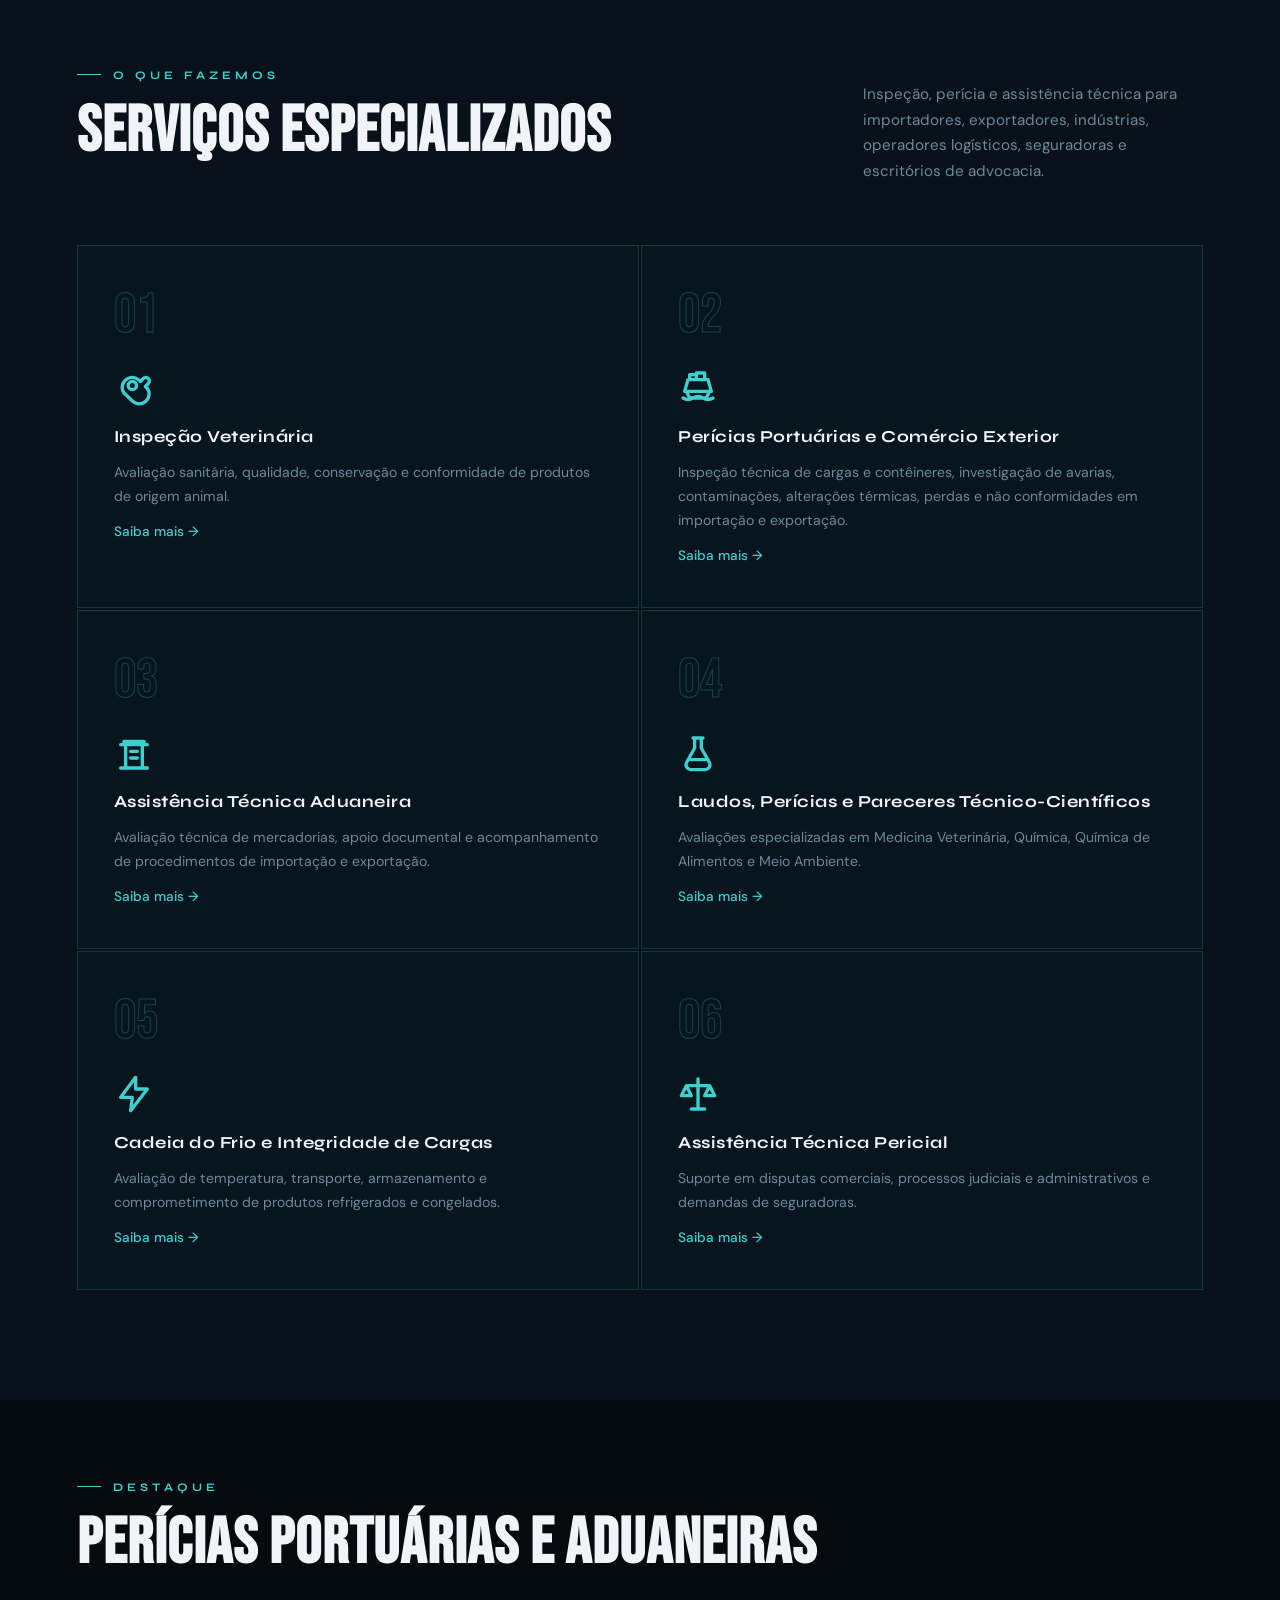
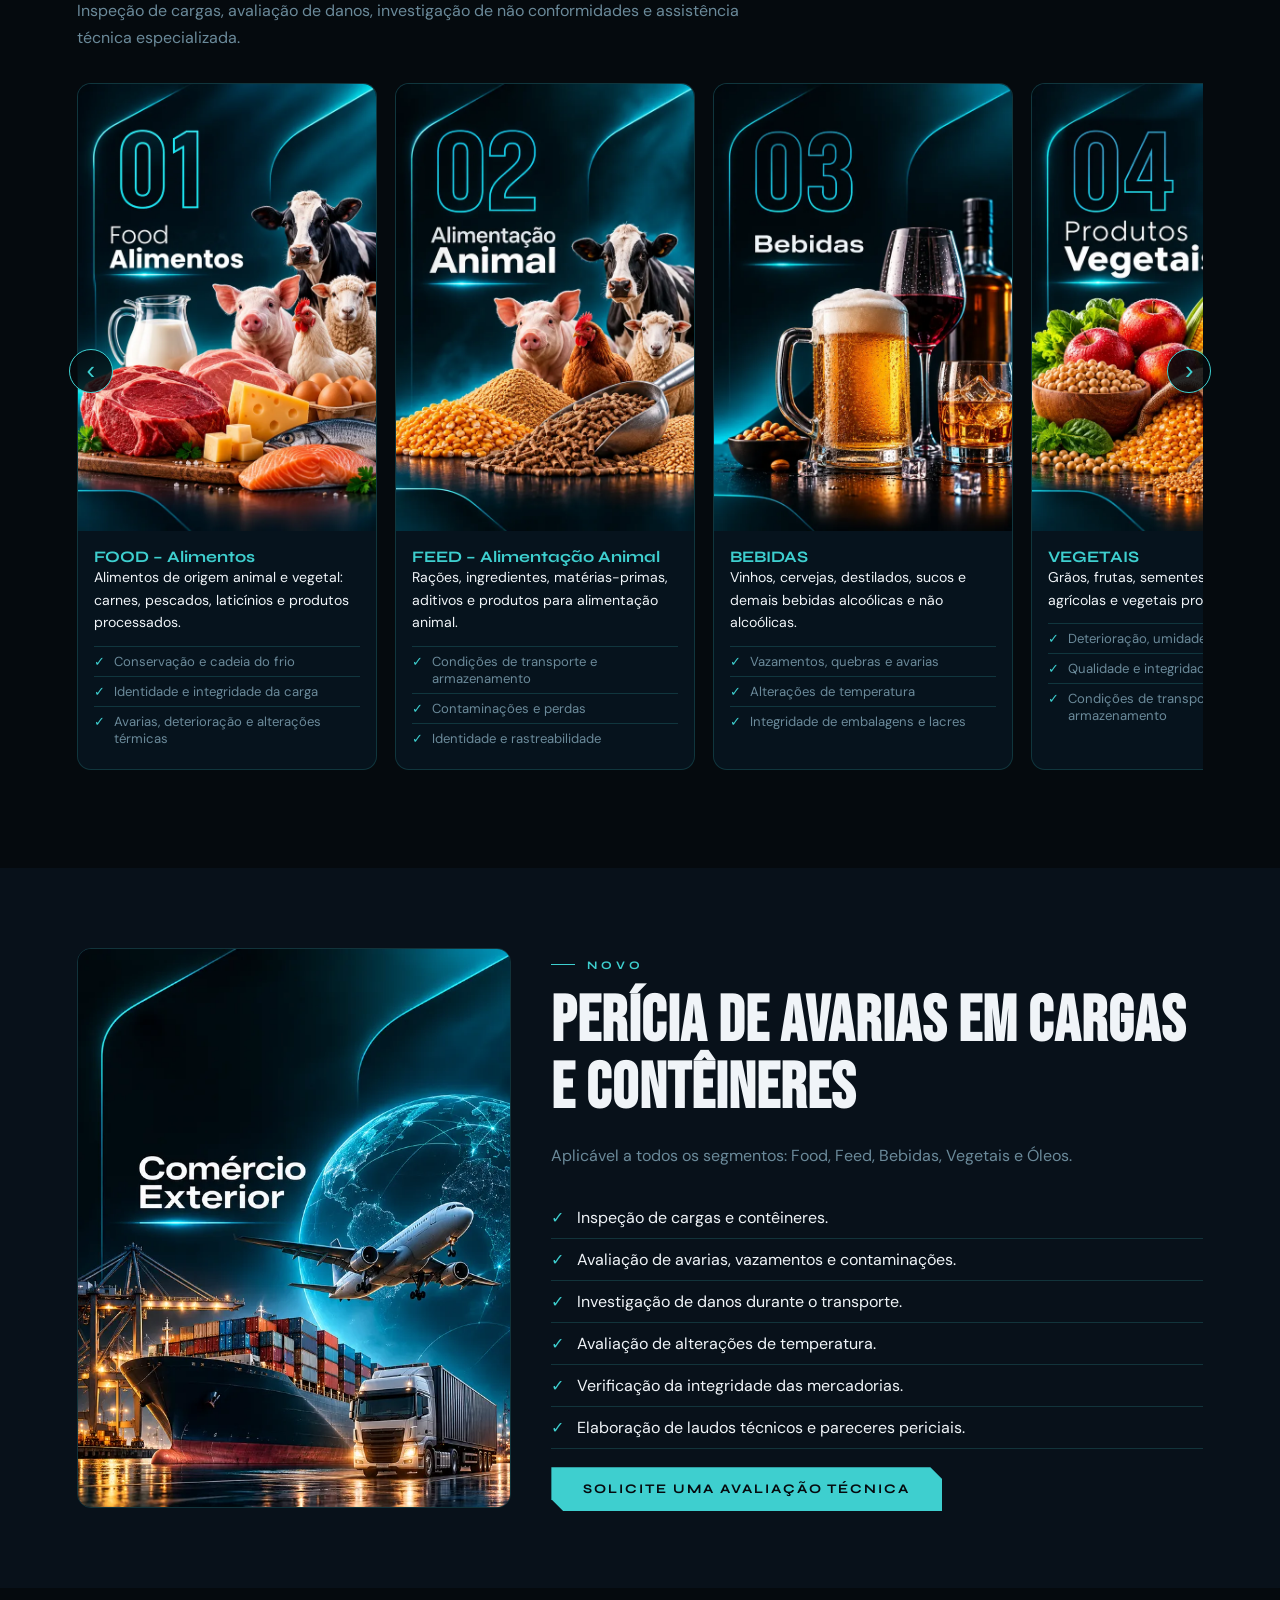
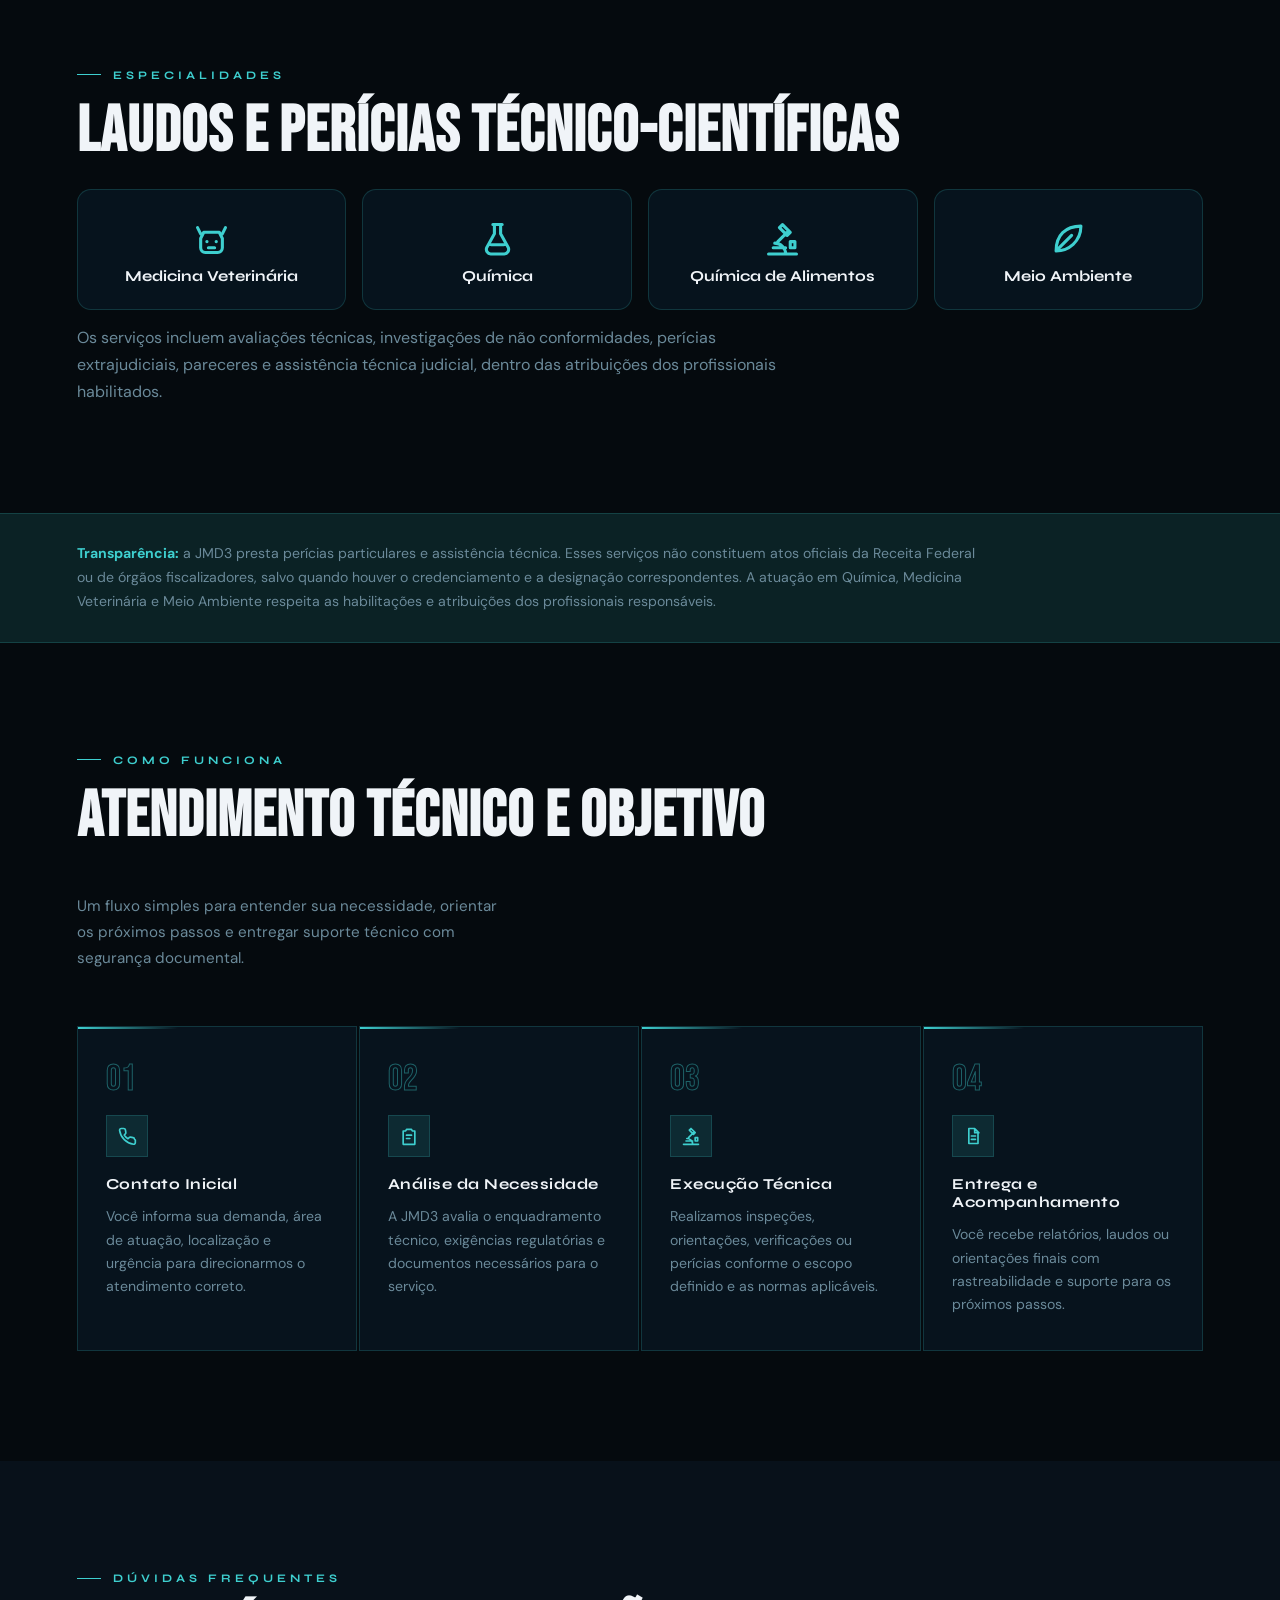
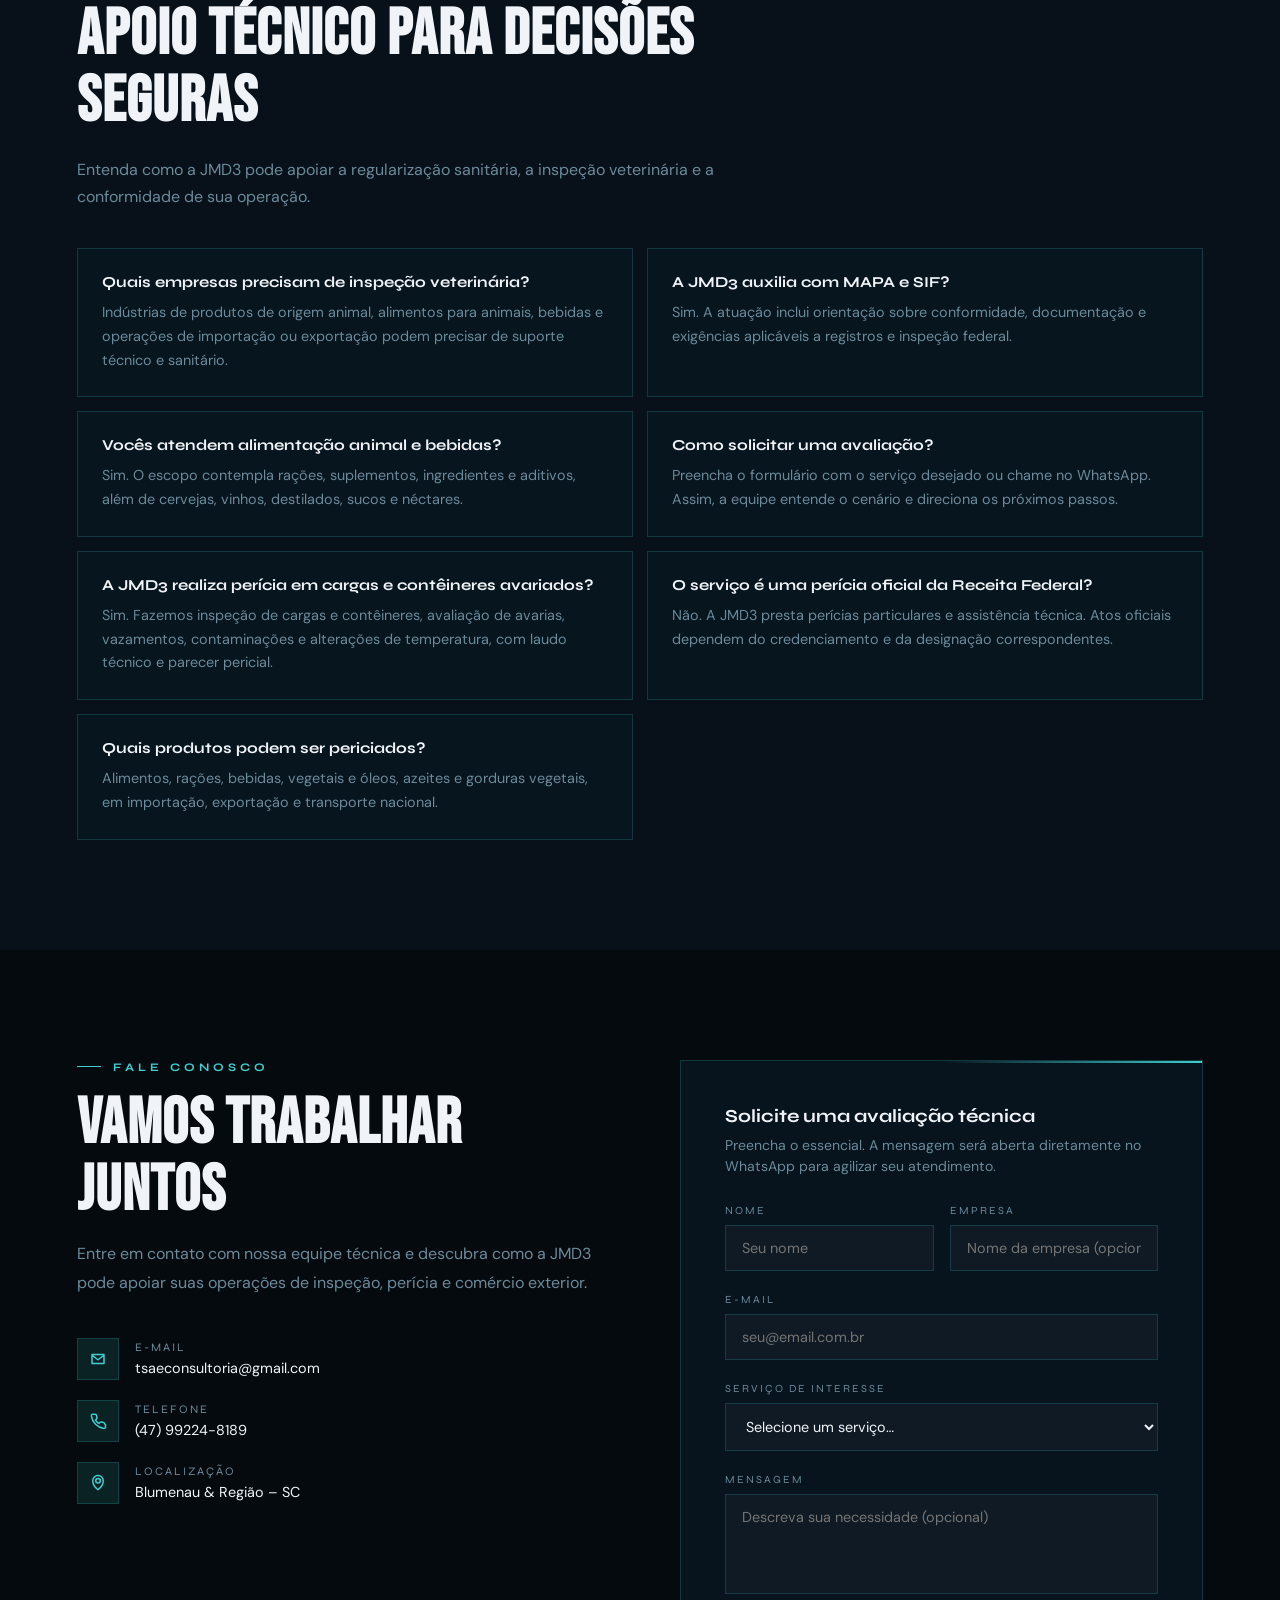
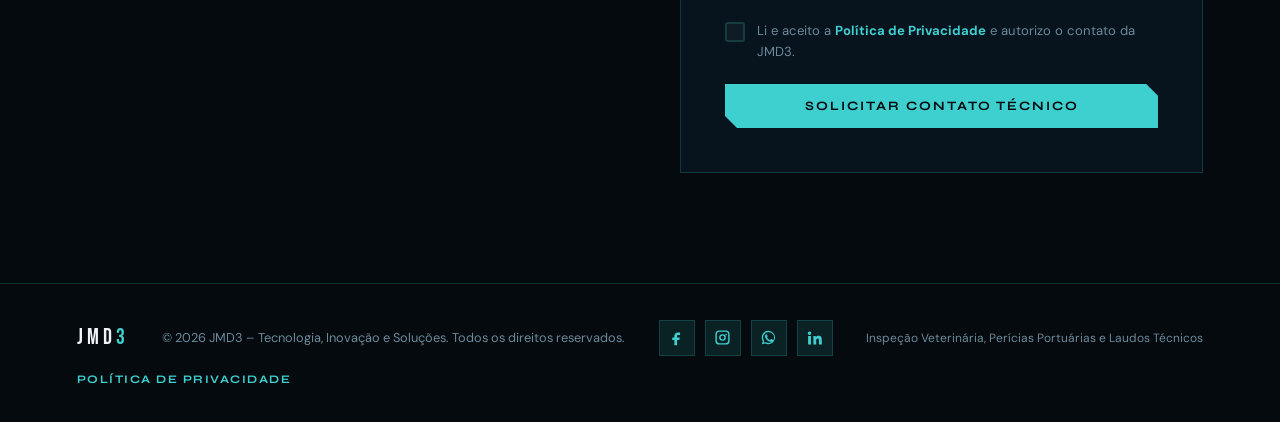
==== commit af853487: "Atualizar conteúdo e imagens do site Co-authored-by: Copilot <223556219+Copilot@users.noreply.github" ====
--- a/index.html
+++ b/index.html
@@ -30,7 +30,6 @@
   </script>
   <style>
     *, *::before, *::after { box-sizing: border-box; margin: 0; padding: 0; }
-
 
 :root {
   --bg: #050A0E;
